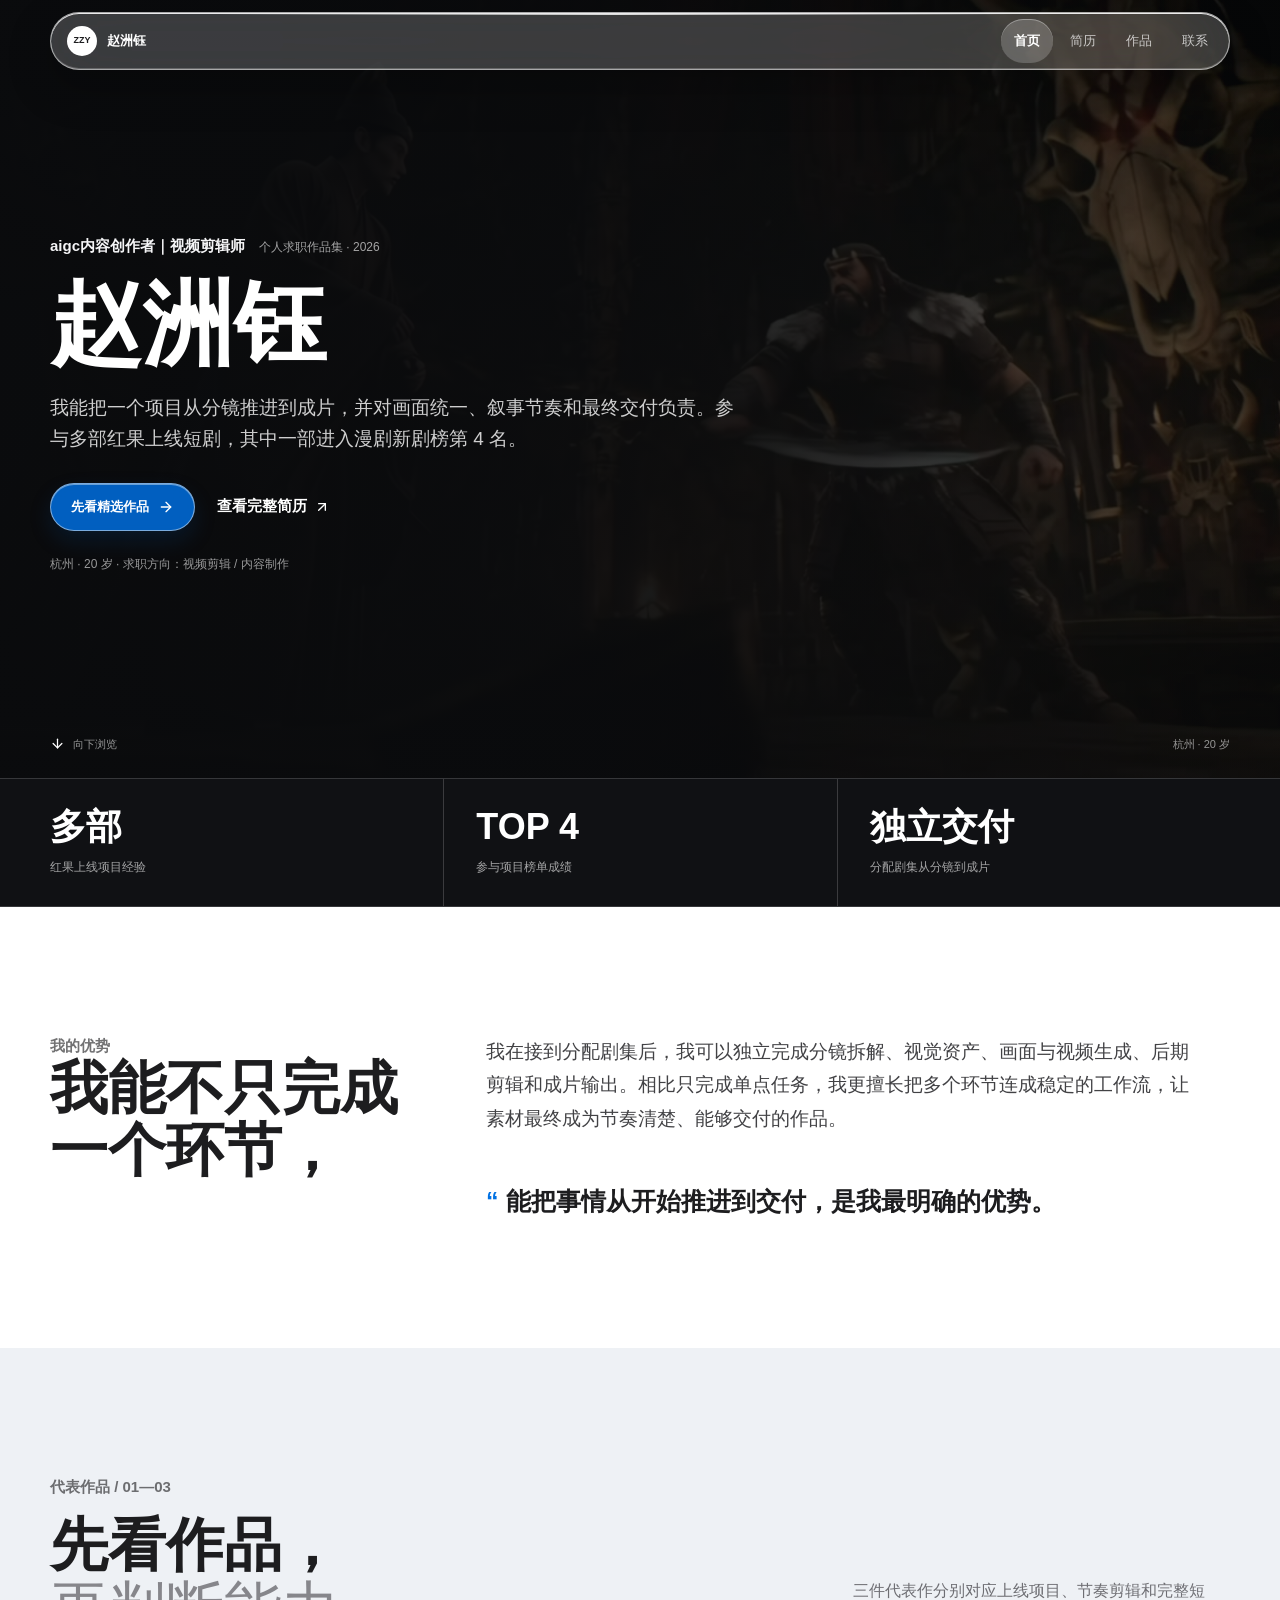
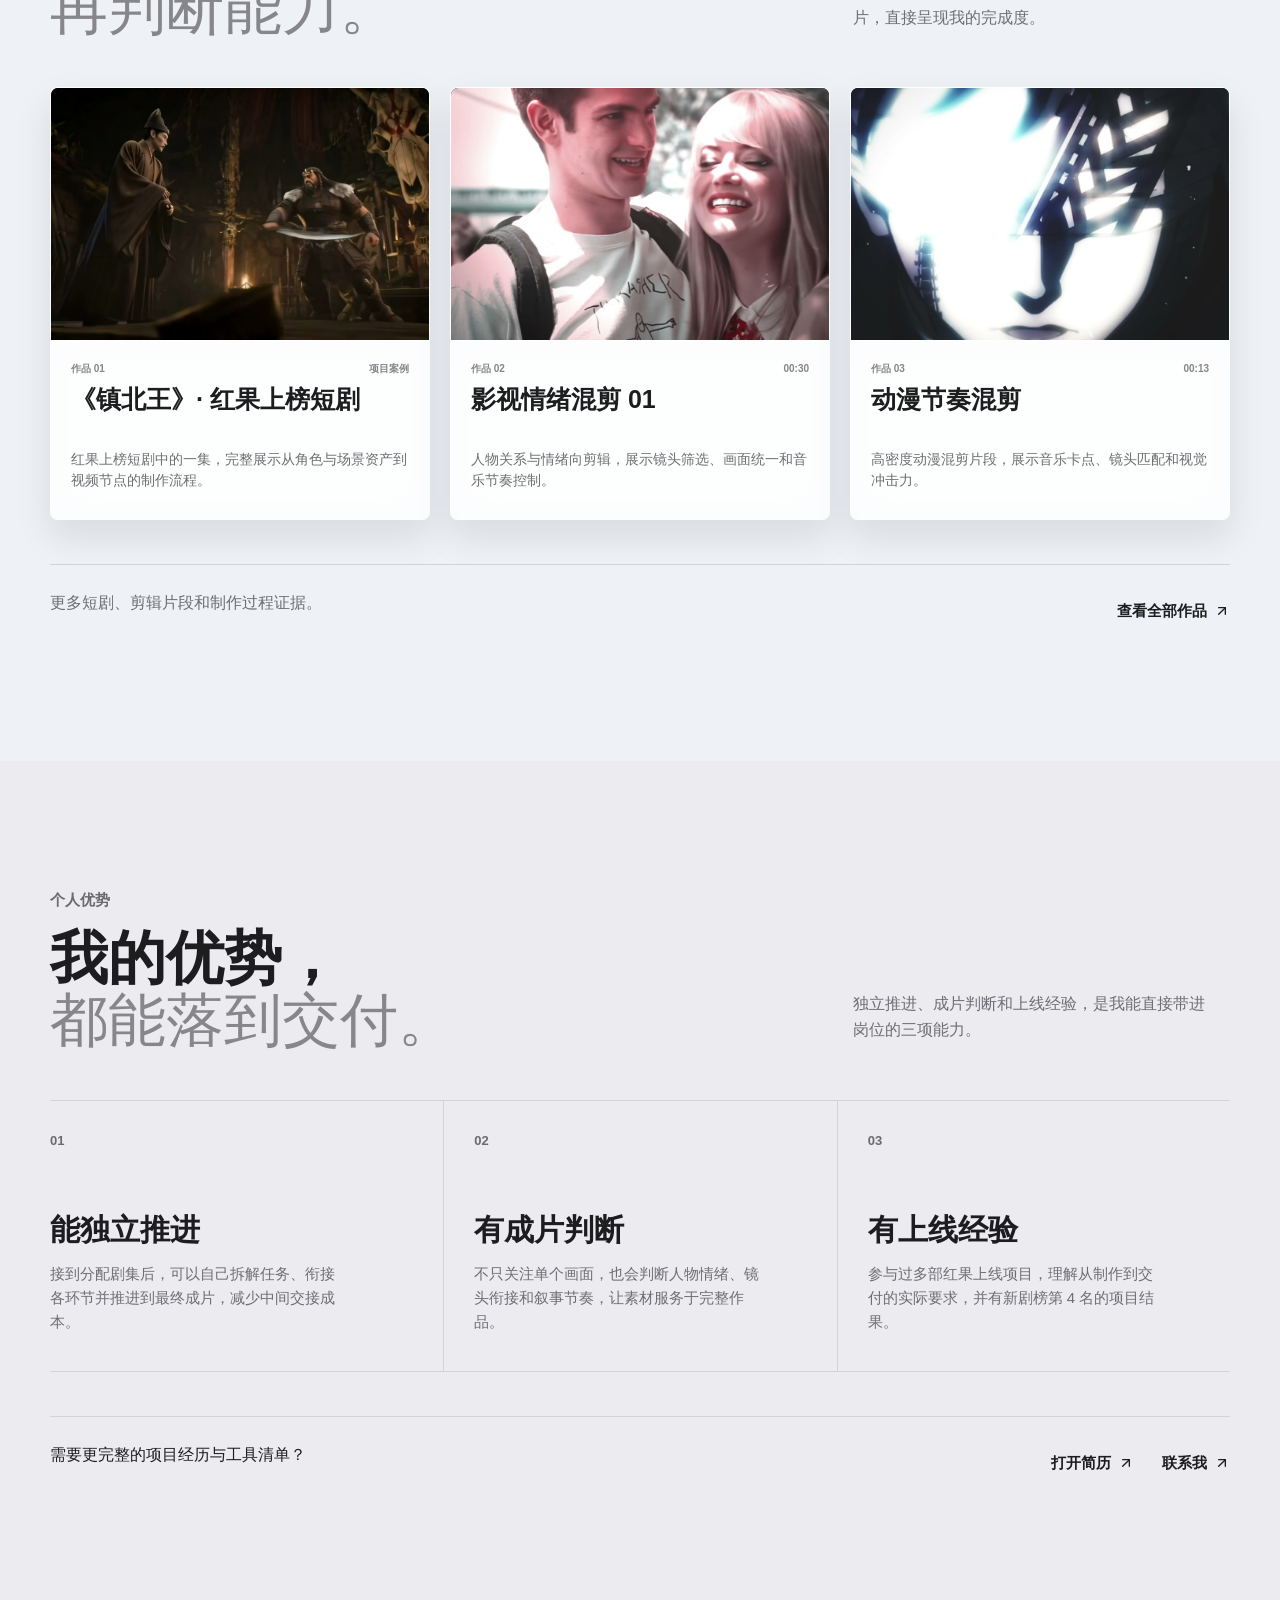
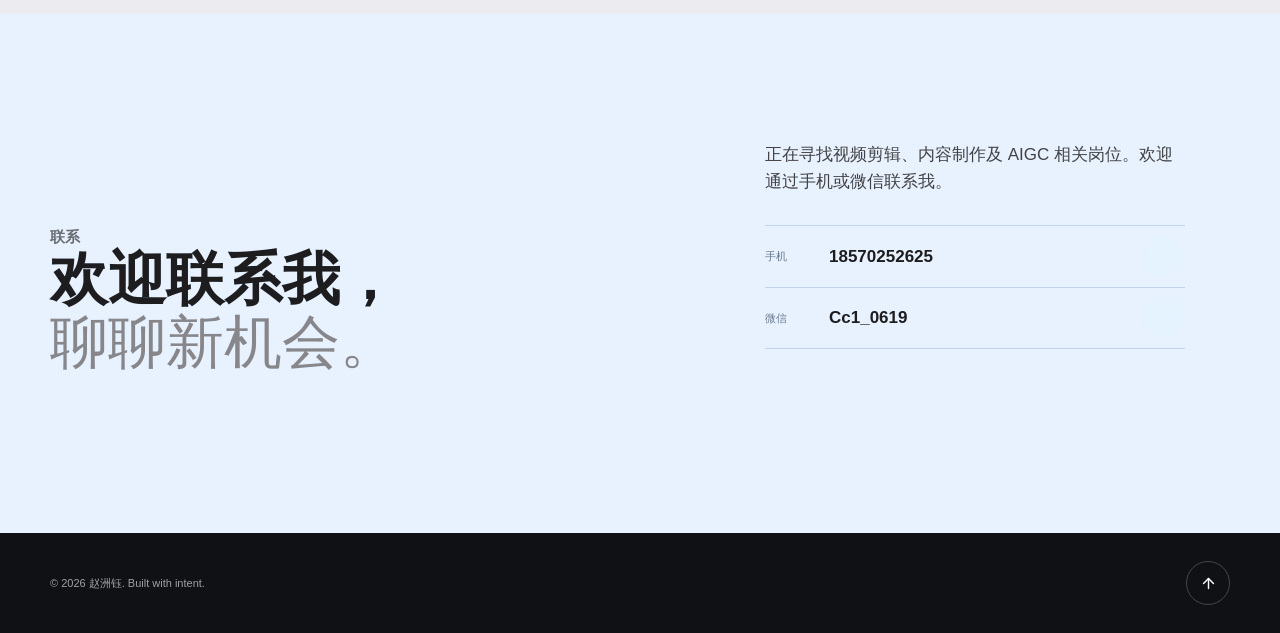
==== index.html @ 6be3c0f1 "Create downloadable portfolio resume" ====
<!doctype html>
<html lang="zh-CN">
  <head>
    <meta charset="UTF-8" />
    <meta name="viewport" content="width=device-width, initial-scale=1, viewport-fit=cover" />
    <meta name="theme-color" content="#171916" />
    <meta name="description" content="赵洲钰的个人求职作品集，展示视频剪辑、内容制作、短剧项目经验与独立交付能力。" />
    <title>赵洲钰 — 个人求职简介</title>
    <link rel="stylesheet" href="styles.css?v=10" />
    <script src="assets/vendor/lucide.min.js?v=1.30.0" defer></script>
  </head>
  <body class="glass-shell">
    <a class="skip-link" href="#main-content">跳到主要内容</a>
    <header class="site-header" id="top">
      <div class="container header-inner">
        <a class="brand" href="index.html" aria-label="返回首页">
          <span class="brand-mark" data-brand-mark>ZZY</span>
          <span class="brand-word" data-brand-name>赵洲钰</span>
        </a>
        <nav class="desktop-nav" aria-label="主导航">
          <a href="index.html" aria-current="page">首页</a>
          <a href="resume.html">简历</a>
          <a href="works.html">作品</a>
          <a href="#contact">联系</a>
        </nav>
        <button class="menu-toggle icon-button" type="button" aria-expanded="false" aria-controls="mobile-nav" aria-label="打开菜单">
          <i data-lucide="menu" aria-hidden="true"></i>
        </button>
      </div>
      <nav class="mobile-nav" id="mobile-nav" aria-label="移动端导航" hidden>
        <a href="index.html" aria-current="page">首页</a>
        <a href="resume.html">简历</a>
        <a href="works.html">作品</a>
        <a href="#contact">联系</a>
      </nav>
      <div class="scroll-progress" aria-hidden="true"><span data-scroll-progress></span></div>
    </header>

    <main id="main-content">
      <section class="hero section-pad" aria-labelledby="hero-title">
        <div class="container hero-grid">
          <div class="hero-copy reveal">
            <p class="hero-identity"><strong data-hero-role></strong><span>个人求职作品集 · 2026</span></p>
            <h1 id="hero-title" data-hero-title></h1>
            <p class="hero-description" data-hero-description></p>
            <div class="hero-actions">
              <a class="button button-blue" href="works.html">先看精选作品 <i data-lucide="arrow-right" aria-hidden="true"></i></a>
              <a class="text-link" href="resume.html">查看完整简历 <i data-lucide="arrow-up-right" aria-hidden="true"></i></a>
            </div>
            <p class="hero-note" data-hero-note></p>
          </div>
        </div>
        <div class="container hero-bottomline">
          <span class="scroll-label"><i data-lucide="arrow-down" aria-hidden="true"></i> 向下浏览</span>
          <span class="hero-location" data-location></span>
        </div>
      </section>

      <section class="proof-strip" aria-label="求职亮点">
        <div class="container proof-grid" data-stats></div>
      </section>

      <section class="statement section-pad" id="about" aria-labelledby="about-title">
        <div class="container statement-grid">
          <div class="statement-lead reveal">
            <p class="eyebrow" data-about-eyebrow></p>
            <h2 id="about-title" data-about-title></h2>
          </div>
          <div class="statement-main reveal" data-reveal-delay="80">
            <p class="statement-body" data-about-body></p>
            <p class="statement-quote" data-about-quote></p>
          </div>
        </div>
      </section>

      <section class="editing-showcase section-pad" id="editing-works" aria-labelledby="editing-title">
        <div class="container section-heading reveal">
          <div>
            <p class="eyebrow">代表作品 / 01—03</p>
            <h2 id="editing-title">先看作品，<br /><em>再判断能力。</em></h2>
          </div>
          <p class="section-aside">三件代表作分别对应上线项目、节奏剪辑和完整短片，直接呈现我的完成度。</p>
        </div>
        <div class="container editing-grid" data-editing-works></div>
        <div class="container section-route reveal" data-reveal-delay="120">
          <p>更多短剧、剪辑片段和制作过程证据。</p>
          <a class="text-link" href="works.html">查看全部作品 <i data-lucide="arrow-up-right" aria-hidden="true"></i></a>
        </div>
      </section>

      <section class="strengths section-pad" id="strengths" aria-labelledby="strengths-title">
        <div class="container section-heading reveal">
          <div>
            <p class="eyebrow">个人优势</p>
            <h2 id="strengths-title">我的优势，<br /><em>都能落到交付。</em></h2>
          </div>
          <p class="section-aside">独立推进、成片判断和上线经验，是我能直接带进岗位的三项能力。</p>
        </div>
        <div class="container strengths-grid" data-strengths></div>
        <div class="container section-route reveal" data-reveal-delay="120">
          <p>需要更完整的项目经历与工具清单？</p>
          <div class="section-route-actions">
            <a class="text-link" href="resume.html">打开简历 <i data-lucide="arrow-up-right" aria-hidden="true"></i></a>
            <a class="text-link" href="#contact">联系我 <i data-lucide="arrow-up-right" aria-hidden="true"></i></a>
          </div>
        </div>
      </section>

      <section class="contact section-pad" id="contact" aria-labelledby="contact-title">
        <div class="container contact-grid reveal">
          <div>
            <p class="eyebrow">联系</p>
            <h2 id="contact-title">欢迎联系我，<br /><em>聊聊新机会。</em></h2>
          </div>
          <div class="contact-details">
            <p>正在寻找视频剪辑、内容制作及 AIGC 相关岗位。欢迎通过手机或微信联系我。</p>
            <div class="contact-methods" aria-label="联系方式">
              <div class="contact-method">
                <span class="contact-method-label">手机</span>
                <a class="contact-method-value" data-phone-link href="tel:18570252625"></a>
                <button class="icon-button copy-contact" type="button" data-copy-phone aria-label="复制手机号" title="复制手机号"><i data-lucide="copy" aria-hidden="true"></i></button>
              </div>
              <div class="contact-method">
                <span class="contact-method-label">微信</span>
                <span class="contact-method-value" data-wechat></span>
                <button class="icon-button copy-contact" type="button" data-copy-wechat aria-label="复制微信号" title="复制微信号"><i data-lucide="copy" aria-hidden="true"></i></button>
              </div>
            </div>
          </div>
        </div>
      </section>
    </main>

    <footer class="site-footer">
      <div class="container footer-inner">
        <p>© <span data-year></span> <span data-footer-name>赵洲钰</span>. Built with intent.</p>
        <div class="social-links" data-socials></div>
        <a class="back-to-top" href="#top" aria-label="返回顶部" title="返回顶部"><i data-lucide="arrow-up" aria-hidden="true"></i></a>
      </div>
    </footer>

    <dialog class="project-dialog" id="project-dialog" aria-labelledby="dialog-title">
      <div class="dialog-shell">
        <button class="dialog-close icon-button" type="button" data-dialog-close aria-label="关闭项目详情" title="关闭项目详情"><i data-lucide="x" aria-hidden="true"></i></button>
        <div class="dialog-media" data-dialog-media></div>
        <div class="dialog-body">
          <div class="dialog-meta"><span data-dialog-category></span><span data-dialog-year></span></div>
          <h2 id="dialog-title" data-dialog-title></h2>
          <p data-dialog-detail></p>
          <section class="dialog-process" data-dialog-process aria-labelledby="dialog-process-title" hidden>
            <p class="eyebrow">制作过程</p>
            <h3 id="dialog-process-title">制作过程</h3>
            <div class="dialog-gallery" data-dialog-gallery></div>
          </section>
          <div class="dialog-footer"><span data-dialog-role></span><div data-dialog-tags></div></div>
        </div>
      </div>
    </dialog>

    <div class="toast" role="status" aria-live="polite" data-toast></div>
    <noscript><div class="noscript-note">请开启 JavaScript 以查看完整作品集。</div></noscript>
    <script src="content.js?v=10" defer></script>
    <script src="app.js?v=6" defer></script>
  </body>
</html>
---- styles.css ----
:root {
  --bg: #f5f5f7;
  --surface: #ffffff;
  --surface-soft: #ebebf0;
  --ink: #1d1d1f;
  --muted: #6e6e73;
  --quiet: #86868b;
  --line: #d2d2d7;
  --blue: #0071e3;
  --blue-soft: #e8f2ff;
  --black: #101114;
  --black-soft: #1c1d20;
  --on-dark: #f5f5f7;
  --dark-muted: #a1a1a6;
  --container: 1180px;
  --page-gutter: 48px;
  --section: clamp(88px, 10vw, 144px);
  --glass-fill: rgba(255, 255, 255, .48);
  --glass-border: rgba(255, 255, 255, .84);
  --glass-specular: rgba(255, 255, 255, .9);
  --ease: cubic-bezier(.2, .75, .2, 1);
  --speed: 240ms;
}

* { box-sizing: border-box; }
[hidden] { display: none !important; }
html { scroll-behavior: smooth; }
body {
  margin: 0;
  overflow-x: hidden;
  overflow-x: clip;
  background: var(--bg);
  color: var(--ink);
  font-family: -apple-system, BlinkMacSystemFont, "SF Pro Display", "SF Pro Text", "Helvetica Neue", "PingFang SC", "Hiragino Sans GB", "Noto Sans SC", "Microsoft YaHei", Arial, sans-serif;
  font-size: 16px;
  line-height: 1.5;
  letter-spacing: 0;
  -webkit-font-smoothing: antialiased;
  text-rendering: optimizeLegibility;
}
img, video { display: block; max-width: 100%; }
a { color: inherit; text-decoration: none; }
button { font: inherit; }
:focus-visible { outline: 2px solid var(--blue); outline-offset: 4px; }
.container { width: min(calc(100% - var(--page-gutter)), var(--container)); width: min(calc(100% - var(--page-gutter) - env(safe-area-inset-left) - env(safe-area-inset-right)), var(--container)); margin-inline: auto; }
.section-pad { padding-block: var(--section); }

.skip-link { position: fixed; top: 12px; left: 12px; z-index: 60; padding: 10px 14px; border-radius: 12px; background: var(--blue); color: #fff; transform: translateY(-160%); transition: transform var(--speed) var(--ease); }
.skip-link:focus { transform: translateY(0); }

/* A restrained, floating glass bar keeps navigation present without dominating the work. */
.site-header { position: sticky; top: 0; z-index: 30; padding: 12px 0 0; padding: max(12px, env(safe-area-inset-top)) 0 0; background: transparent; border: 0; pointer-events: none; transition: color var(--speed) var(--ease); }
.header-inner { position: relative; min-height: 58px; display: flex; align-items: center; justify-content: space-between; gap: 24px; padding: 0 8px 0 16px; overflow: hidden; border: 1px solid var(--glass-border); border-radius: 30px; background: var(--glass-fill); box-shadow: 0 16px 44px rgba(0,0,0,.12), inset 0 1px 0 var(--glass-specular), inset 0 -1px 0 rgba(255,255,255,.26); backdrop-filter: blur(30px) saturate(180%); -webkit-backdrop-filter: blur(30px) saturate(180%); pointer-events: auto; }
.header-inner::before { position: absolute; top: 1px; right: 18%; left: 14%; height: 1px; content: ""; background: linear-gradient(90deg, transparent, rgba(255,255,255,.92), transparent); opacity: .9; pointer-events: none; }
.header-inner > * { position: relative; z-index: 1; }
.brand { display: inline-flex; align-items: center; min-height: 44px; gap: 10px; font-size: 13px; font-weight: 600; }
.brand-mark { display: grid; place-items: center; width: 30px; height: 30px; border-radius: 50%; background: var(--ink); color: #fff; font-size: 9px; font-weight: 700; letter-spacing: 0; }
.brand-word { white-space: nowrap; }
.desktop-nav { display: flex; align-items: center; gap: 4px; color: var(--muted); font-size: 13px; }
.desktop-nav a, .mobile-nav a { position: relative; display: inline-flex; align-items: center; min-height: 44px; padding: 0 13px; border-radius: 22px; transition: color var(--speed) var(--ease), background var(--speed) var(--ease); }
.desktop-nav a:hover, .mobile-nav a:hover { color: var(--ink); background: rgba(0,0,0,.06); }
.desktop-nav a[aria-current="page"] { color: var(--ink); background: rgba(0,0,0,.07); font-weight: 600; }
.menu-toggle.icon-button { display: none; }
.mobile-nav { display: none; width: min(calc(100% - var(--page-gutter)), var(--container)); width: min(calc(100% - var(--page-gutter) - env(safe-area-inset-left) - env(safe-area-inset-right)), var(--container)); margin: 8px auto 0; padding: 8px; border: 1px solid var(--glass-border); border-radius: 22px; background: var(--glass-fill); box-shadow: 0 8px 30px rgba(0,0,0,.08); backdrop-filter: blur(24px) saturate(150%); pointer-events: auto; }
.scroll-progress { position: absolute; right: 22px; bottom: -2px; left: 22px; height: 2px; overflow: hidden; pointer-events: none; }
.scroll-progress span { display: block; width: 100%; height: 100%; transform: scaleX(0); transform-origin: left center; background: var(--blue); }

/* On dark opening stages, the material is intentionally visible: translucent fill, edge light and blurred media beneath. */
.glass-shell .site-header:not(.is-scrolled) .header-inner { border-color: rgba(255,255,255,.56); background: rgba(255,255,255,.2); box-shadow: 0 16px 44px rgba(0,0,0,.26), inset 0 1px 0 rgba(255,255,255,.9), inset 0 -1px 0 rgba(255,255,255,.22); backdrop-filter: blur(30px) saturate(190%); -webkit-backdrop-filter: blur(30px) saturate(190%); }
.glass-shell .site-header:not(.is-scrolled) { color: #fff; }
.glass-shell .site-header:not(.is-scrolled) .brand-mark { background: #fff; color: var(--ink); }
.glass-shell .site-header:not(.is-scrolled) .desktop-nav { color: rgba(255,255,255,.72); }
.glass-shell .site-header:not(.is-scrolled) .desktop-nav a:hover { color: #fff; background: rgba(255,255,255,.16); }
.glass-shell .site-header:not(.is-scrolled) .desktop-nav a[aria-current="page"] { color: #fff; background: rgba(255,255,255,.2); box-shadow: inset 0 1px 0 rgba(255,255,255,.34); }
.glass-shell .site-header.is-scrolled .header-inner { background: rgba(255,255,255,.58); }

.icon-button { display: inline-grid; place-items: center; width: 44px; height: 44px; padding: 0; border: 1px solid rgba(255,255,255,.72); border-radius: 50%; background: rgba(255,255,255,.44); color: inherit; box-shadow: inset 0 1px 0 rgba(255,255,255,.9), 0 6px 18px rgba(0,0,0,.08); backdrop-filter: blur(18px) saturate(160%); -webkit-backdrop-filter: blur(18px) saturate(160%); cursor: pointer; transition: background var(--speed) var(--ease), color var(--speed) var(--ease), border-color var(--speed) var(--ease), transform var(--speed) var(--ease); }
.icon-button:hover { border-color: var(--blue); background: var(--blue); color: #fff; }
.icon-button:active, .button:active { transform: scale(.98); }
.icon-button svg { width: 18px; height: 18px; }
.eyebrow { margin: 0; color: var(--ink); font-size: 15px; font-weight: 600; line-height: 1.45; letter-spacing: 0; opacity: .62; }
h1, h2, h3, p { margin-top: 0; }
h1, h2, h3 { letter-spacing: 0; line-height: 1.08; }
h1, h2 { font-weight: 600; }
h1 { max-width: 850px; margin-bottom: 28px; white-space: pre-line; font-size: 92px; line-height: 1; }
h2 { margin-bottom: 24px; font-size: 58px; line-height: 1.08; }
h2 em { color: var(--quiet); font-style: normal; font-weight: 400; }

.hero { position: relative; isolation: isolate; display: flex; align-items: center; justify-content: center; min-height: min(780px, calc(100dvh - 24px)); overflow: hidden; margin-top: -72px; padding-top: 96px; padding-bottom: 64px; background: var(--black); color: var(--on-dark); }
.hero::before { position: absolute; z-index: -2; inset: 0; content: ""; background: url("assets/images/zhenbei-king-poster.jpg") 58% center / cover no-repeat; filter: saturate(.84) contrast(1.03); opacity: .82; }
.hero::after { position: absolute; z-index: -1; inset: 0; content: ""; background: linear-gradient(90deg, rgba(10,11,13,.98) 0%, rgba(10,11,13,.9) 48%, rgba(10,11,13,.38) 100%), linear-gradient(0deg, rgba(10,11,13,.48), rgba(10,11,13,.08)); }
.hero-copy { max-width: 820px; margin: 0; text-align: left; }
.hero-identity { display: flex; flex-wrap: wrap; align-items: baseline; justify-content: flex-start; gap: 8px 14px; margin: 0 0 20px; }
.hero-identity strong { font-size: 15px; font-weight: 600; }
.hero-identity span { color: rgba(255,255,255,.62); font-size: 12px; }
.hero h1 { max-width: 920px; margin-right: 0; margin-bottom: 22px; margin-left: 0; }
.hero h1 { color: #fff; }
.hero .eyebrow, .page-intro .eyebrow, .editor-hero .eyebrow { color: #fff; opacity: .72; }
.hero-description { max-width: 690px; margin: 0 0 28px; color: rgba(255,255,255,.8); font-size: 19px; line-height: 1.65; }
.hero-actions { display: flex; flex-wrap: wrap; align-items: center; justify-content: flex-start; gap: 14px 22px; }
.button { display: inline-flex; align-items: center; justify-content: center; min-height: 48px; gap: 9px; padding: 0 20px; border: 1px solid transparent; border-radius: 999px; font-size: 13px; font-weight: 600; cursor: pointer; transition: transform var(--speed) var(--ease), background var(--speed) var(--ease), color var(--speed) var(--ease), border-color var(--speed) var(--ease); }
.button svg { width: 16px; height: 16px; }
.button:hover { transform: translateY(-2px); }
.button-blue { border-color: rgba(255,255,255,.48); background: rgba(0,113,227,.84); color: #fff; box-shadow: inset 0 1px 0 rgba(255,255,255,.4), 0 10px 22px rgba(0,73,150,.2); backdrop-filter: blur(14px) saturate(150%); -webkit-backdrop-filter: blur(14px) saturate(150%); }
.button-blue:hover { background: #0077ed; }
.hero .text-link, .page-intro .text-link, .editor-hero .text-link { color: #fff; }
.text-link { display: inline-flex; align-items: center; min-height: 44px; gap: 7px; color: var(--ink); font-size: 15px; font-weight: 600; }
.text-link svg { width: 16px; height: 16px; transition: transform var(--speed) var(--ease); }
.text-link:hover svg { transform: translate(3px, -3px); }
.hero-note { max-width: 600px; margin: 24px 0 0; color: rgba(255,255,255,.58); font-size: 12px; }
.hero-bottomline { position: absolute; right: 0; bottom: 26px; left: 0; display: flex; justify-content: space-between; align-items: center; color: rgba(255,255,255,.56); font-size: 11px; }
.scroll-label { display: inline-flex; align-items: center; gap: 8px; }
.scroll-label svg { width: 15px; height: 15px; color: #fff; }

.proof-strip { background: var(--black); border-top: 1px solid rgba(255,255,255,.16); border-bottom: 1px solid rgba(255,255,255,.16); }
.proof-grid { display: grid; grid-template-columns: repeat(3, 1fr); }
.stat { min-height: 126px; margin: 0; padding: 30px 0; }
.stat + .stat { padding-left: 32px; border-left: 1px solid rgba(255,255,255,.18); }
.stat-value { display: block; color: #fff; font-size: 36px; font-weight: 600; line-height: 1; }
.stat-label { display: block; margin-top: 13px; color: rgba(255,255,255,.62); font-size: 12px; }

.statement { background: var(--surface); }
.statement-grid { display: grid; grid-template-columns: minmax(240px, 4fr) minmax(0, 8fr); gap: 64px; }
.statement-main { max-width: 800px; }
.statement h2 { margin-bottom: 38px; }
.statement-body { max-width: 720px; color: #424245; font-size: 19px; line-height: 1.75; }
.statement-quote { max-width: 680px; margin: 48px 0 0; color: var(--ink); font-size: 25px; font-weight: 600; }
.statement-quote::before { content: "“"; margin-right: 7px; color: var(--blue); }

.editing-showcase { background: #eef1f5; color: var(--ink); }
.editing-showcase .section-aside, .editing-showcase .section-route p { color: var(--muted); }
.editing-showcase h2 { color: var(--ink); }
.editing-showcase h2 em { color: var(--quiet); }
.section-heading { display: grid; grid-template-columns: minmax(0, 8fr) minmax(260px, 4fr); align-items: end; gap: 48px; margin-bottom: 48px; }
.section-heading h2 { margin: 16px 0 0; }
.section-aside { max-width: 360px; margin: 0 0 8px; color: var(--muted); font-size: 16px; line-height: 1.65; }
.editing-grid { display: grid; grid-template-columns: repeat(3, 1fr); gap: 20px; }
.editing-card { display: grid; grid-template-rows: auto 1fr; overflow: hidden; border: 1px solid rgba(255,255,255,.82); border-radius: 8px; background: rgba(255,255,255,.5); box-shadow: 0 16px 36px rgba(19,27,41,.1), inset 0 1px 0 rgba(255,255,255,.86); backdrop-filter: blur(20px) saturate(150%); -webkit-backdrop-filter: blur(20px) saturate(150%); cursor: pointer; transition: transform var(--speed) var(--ease), box-shadow var(--speed) var(--ease), border-color var(--speed) var(--ease); }
.editing-card:hover { border-color: #b8b8bd; box-shadow: 0 14px 40px rgba(0,0,0,.1); transform: translateY(-4px); }
.editing-card:focus-visible { outline-color: var(--blue); }
.editing-card-visual { overflow: hidden; aspect-ratio: 1.5; background: var(--black); }
.editing-card-visual img { width: 100%; height: 100%; object-fit: cover; filter: saturate(.84); transition: transform 600ms var(--ease), filter 600ms ease; }
.editing-card:hover .editing-card-visual img { transform: scale(1.04); filter: saturate(1); }
.editing-card-info { display: grid; grid-template-rows: auto auto 1fr; gap: 10px; padding: 20px 20px 24px; border-top: 1px solid rgba(255,255,255,.72); background: rgba(255,255,255,.54); backdrop-filter: blur(18px) saturate(150%); -webkit-backdrop-filter: blur(18px) saturate(150%); }
.editing-card-meta { display: flex; justify-content: space-between; gap: 12px; color: var(--quiet); font-size: 10px; font-weight: 600; letter-spacing: 0; }
.editing-card h3 { min-height: 2.1em; margin: 0; color: var(--ink); font-size: 25px; font-weight: 600; }
.editing-card p { min-height: 46px; margin: 0; color: var(--muted); font-size: 14px; line-height: 1.55; }
.section-route { display: flex; align-items: center; justify-content: space-between; gap: 32px; margin-top: 44px; padding-top: 24px; border-top: 1px solid var(--line); }
.section-route-actions { display: flex; flex-wrap: wrap; gap: 28px; }

.strengths { background: var(--surface-soft); }
.strengths-grid { display: grid; grid-template-columns: repeat(3, 1fr); border-top: 1px solid var(--line); border-bottom: 1px solid var(--line); }
.strength { min-height: 270px; padding: 30px 30px 30px 0; background: transparent; transition: background var(--speed) var(--ease); }
.strength + .strength { padding-left: 30px; border-left: 1px solid var(--line); }
.strength:hover { background: rgba(255,255,255,.48); }
.strength-number { display: block; margin-bottom: 64px; color: var(--ink); font-size: 13px; font-weight: 600; opacity: .62; }
.strength h3 { margin-bottom: 15px; font-size: 30px; font-weight: 600; }
.strength p { max-width: 290px; margin: 0; color: var(--muted); font-size: 15px; line-height: 1.6; }
.strengths .section-route { border-top-color: var(--line); }

.contact { padding-bottom: 10rem; background: var(--blue-soft); }
.contact-grid { display: grid; grid-template-columns: minmax(0, 7fr) minmax(300px, 5fr); gap: 64px; align-items: end; }
.contact h2 { margin-bottom: 0; }
.contact-details { max-width: 420px; }
.contact-details > p { color: #424245; font-size: 17px; line-height: 1.6; }
.contact-methods { display: grid; gap: 0; margin: 30px 0 24px; }
.contact-method { display: grid; grid-template-columns: 52px minmax(0, 1fr) 44px; align-items: center; gap: 12px; min-height: 62px; border-top: 1px solid #c3d3ec; }
.contact-method:last-child { border-bottom: 1px solid #c3d3ec; }
.contact-method-label { color: #687991; font-size: 11px; }
.contact-method-value { min-width: 0; color: var(--ink); font-size: 17px; font-weight: 600; overflow-wrap: anywhere; }
.contact .icon-button { border-color: var(--ink); color: var(--ink); }
.contact .icon-button:hover { border-color: var(--ink); background: var(--ink); color: var(--blue-soft); }

.page-intro { position: relative; isolation: isolate; display: flex; align-items: center; min-height: 470px; margin-top: -72px; padding-top: calc(var(--section) + 72px); background: var(--black); color: var(--on-dark); overflow: hidden; }
.page-intro::before { position: absolute; z-index: -1; inset: 0; content: ""; background: url("assets/images/zhenbei-king-poster.jpg") center / cover no-repeat; filter: blur(34px) saturate(90%); opacity: .1; transform: scale(1.1); }
.page-intro-grid { display: grid; grid-template-columns: minmax(0, 7fr) minmax(300px, 5fr); gap: 64px; align-items: end; }
.page-intro h1 { margin: 20px 0 0; color: #fff; }
.page-intro-copy { padding-bottom: 12px; }
.page-intro-copy > p { max-width: 500px; margin-bottom: 30px; color: rgba(255,255,255,.72); font-size: 20px; line-height: 1.6; }
.resume { background: var(--surface); }
.resume h2 { white-space: pre-line; }
.resume-layout { display: grid; grid-template-columns: minmax(280px, 4fr) minmax(0, 8fr); gap: 64px; align-items: start; }
.resume-summary { position: sticky; top: 96px; }
.resume-facts { margin: 0; border-top: 1px solid var(--line); }
.resume-fact { display: grid; grid-template-columns: 76px minmax(0, 1fr); gap: 18px; padding: 16px 0; border-bottom: 1px solid var(--line); }
.resume-fact dt { color: var(--muted); font-size: 11px; }
.resume-fact dd { margin: 0; color: var(--ink); font-size: 14px; font-weight: 600; }
.resume-tools { margin-top: 42px; }
.resume-kicker { margin-bottom: 16px; color: var(--ink); font-size: 13px; font-weight: 600; letter-spacing: 0; opacity: .62; }
.resume-skill-list { display: flex; flex-wrap: wrap; gap: 8px; }
.resume-skill { padding: 8px 10px; border: 1px solid var(--line); border-radius: 999px; color: #5e636c; font-size: 12px; }
.resume-download { display: flex; align-items: center; flex-wrap: wrap; gap: 14px; margin-top: 34px; }
.resume-download [data-resume-file-note] { color: var(--muted); font-size: 11px; }
.resume-experience { border-top: 1px solid var(--line); }
.resume-item { position: relative; display: grid; grid-template-columns: 105px minmax(0, 1fr); gap: 28px; padding: 30px 0 30px 18px; border-bottom: 1px solid var(--line); }
.resume-item::before { content: ""; position: absolute; top: 0; bottom: 0; left: 0; width: 2px; background: var(--blue); transform: scaleY(0); transform-origin: top; transition: transform var(--speed) var(--ease); }
.resume-item:hover::before, .resume-item:focus-within::before { transform: scaleY(1); }
.resume-item-meta { color: var(--ink); font-size: 15px; font-weight: 600; opacity: 1; }
.resume-item h3 { margin-bottom: 10px; font-size: 30px; font-weight: 600; }
.resume-item-role { margin-bottom: 10px; color: var(--ink); font-size: 14px; font-weight: 600; }
.resume-item p:last-child { max-width: 570px; margin: 0; color: var(--muted); font-size: 16px; line-height: 1.6; }

.personal-work { position: relative; isolation: isolate; overflow: hidden; background: #eef1f5; }
.personal-work::before { position: absolute; z-index: -1; inset: -36px; content: ""; background: url("assets/images/hero-editing.jpg") center / cover no-repeat; filter: blur(26px) saturate(110%); opacity: .12; transform: scale(1.06); }
.personal-work > .container { position: relative; z-index: 1; }
.personal-work-grid { display: grid; grid-template-columns: repeat(12, 1fr); gap: 20px; }
.personal-work-empty { grid-column: 1 / -1; display: grid; grid-template-columns: 72px minmax(0, 1fr); gap: 28px; align-items: center; min-height: 360px; padding: 52px; border: 1px solid var(--line); border-radius: 24px; background: var(--surface-soft); }
.personal-work-empty-icon { display: grid; place-items: center; width: 72px; height: 72px; border: 1px solid var(--line); border-radius: 50%; color: var(--blue); }
.personal-work-empty-icon svg { width: 28px; height: 28px; }
.personal-work-empty-label { display: block; margin-bottom: 12px; color: var(--ink); font-size: 14px; font-weight: 600; opacity: .62; }
.personal-work-empty h3 { margin-bottom: 14px; font-size: 34px; }
.personal-work-empty p { max-width: 520px; margin: 0; color: var(--muted); font-size: 17px; }
.project-card { position: relative; isolation: isolate; grid-column: span 6; overflow: hidden; border: 1px solid rgba(255,255,255,.86); border-radius: 8px; background: rgba(255,255,255,.48); box-shadow: 0 18px 44px rgba(19,27,41,.12), inset 0 1px 0 rgba(255,255,255,.9); backdrop-filter: blur(22px) saturate(155%); -webkit-backdrop-filter: blur(22px) saturate(155%); cursor: pointer; transition: transform var(--speed) var(--ease), border-color var(--speed) var(--ease), box-shadow var(--speed) var(--ease); }
.project-card::before { position: absolute; z-index: 2; inset: 0; content: ""; border-radius: inherit; background: linear-gradient(135deg, rgba(255,255,255,.34), transparent 30%, transparent 72%, rgba(255,255,255,.14)); pointer-events: none; }
.project-card-feature, .project-card-proof { grid-column: span 6; }
.project-card-proof .project-visual { height: auto; aspect-ratio: 1.55; border-radius: 0; background: #e8f2ff; }
.project-card-proof .project-visual img { object-fit: contain; padding: 20px; }
.project-card:hover { transform: translateY(-4px); border-color: #b8b8bd; box-shadow: 0 14px 40px rgba(0,0,0,.1); }
.project-visual { position: relative; overflow: hidden; aspect-ratio: 1.55; background: var(--black); }
.project-visual img, .project-visual video { width: 100%; height: 100%; object-fit: cover; transition: transform 600ms var(--ease), filter 600ms ease; }
.project-card:hover .project-visual img, .project-card:hover .project-visual video { transform: scale(1.03); filter: saturate(1.06); }
.project-info { position: relative; padding: 24px 28px 28px; border-top: 1px solid rgba(255,255,255,.76); background: rgba(255,255,255,.56); color: var(--ink); box-shadow: inset 0 1px 0 rgba(255,255,255,.42); backdrop-filter: blur(20px) saturate(150%); -webkit-backdrop-filter: blur(20px) saturate(150%); }
.project-meta { display: flex; flex-wrap: wrap; justify-content: space-between; gap: 6px 14px; margin-bottom: 12px; color: var(--muted); font-size: 10px; font-weight: 600; letter-spacing: 0; }
.project-info h3 { margin-bottom: 9px; font-size: 30px; font-weight: 600; }
.project-info p { max-width: 500px; margin: 0; padding-right: 48px; color: var(--muted); font-size: 15px; line-height: 1.55; }
.project-arrow { position: absolute; z-index: 3; right: 24px; bottom: 26px; display: grid; place-items: center; width: 38px; height: 38px; border: 1px solid rgba(255,255,255,.86); border-radius: 50%; background: rgba(255,255,255,.52); color: var(--ink); box-shadow: inset 0 1px 0 rgba(255,255,255,.9), 0 8px 18px rgba(0,0,0,.08); backdrop-filter: blur(16px) saturate(160%); -webkit-backdrop-filter: blur(16px) saturate(160%); transition: background var(--speed) var(--ease), color var(--speed) var(--ease), transform var(--speed) var(--ease); }
.project-card:hover .project-arrow { background: var(--blue); color: #fff; transform: translate(2px, -2px); }
.project-arrow svg { width: 15px; height: 15px; }
.media-badge { position: absolute; z-index: 3; top: 18px; right: 18px; display: inline-flex; align-items: center; gap: 7px; padding: 8px 11px; border: 1px solid rgba(255,255,255,.76); border-radius: 999px; color: #fff; background: rgba(22,27,34,.28); box-shadow: inset 0 1px 0 rgba(255,255,255,.68), 0 8px 18px rgba(0,0,0,.14); backdrop-filter: blur(18px) saturate(160%); -webkit-backdrop-filter: blur(18px) saturate(160%); font-size: 10px; font-weight: 600; }
.media-badge svg { width: 13px; height: 13px; }

.next-step { background: var(--black); color: var(--on-dark); }
.next-step-inner { display: flex; align-items: end; justify-content: space-between; gap: 48px; }
.next-step h2 { margin: 18px 0 0; color: var(--on-dark); }
.next-step h2 em { color: var(--dark-muted); }
.next-step .eyebrow { color: inherit; opacity: .72; }
.next-step-blue { background: var(--blue-soft); color: var(--ink); }
.next-step-blue h2 { color: var(--ink); }
.next-step-blue h2 em { color: var(--quiet); }
.next-step-blue .eyebrow { color: var(--ink); opacity: .62; }

.site-footer { background: var(--black); color: var(--dark-muted); }
.footer-inner { display: flex; align-items: center; justify-content: space-between; gap: 20px; min-height: 100px; font-size: 11px; }
.footer-inner p { margin: 0; }
.social-links { display: flex; gap: 18px; }
.social-links a:hover { color: #fff; }
.back-to-top { display: grid; place-items: center; width: 44px; height: 44px; border: 1px solid #45464b; border-radius: 50%; color: #fff; transition: background var(--speed) var(--ease); }
.back-to-top:hover { background: var(--blue); border-color: var(--blue); }
.back-to-top svg { width: 17px; height: 17px; }

.project-dialog { width: min(940px, calc(100% - 32px)); width: min(940px, calc(100% - 32px - env(safe-area-inset-left) - env(safe-area-inset-right))); max-height: min(900px, calc(100vh - 32px)); max-height: min(900px, calc(100dvh - 32px - env(safe-area-inset-top) - env(safe-area-inset-bottom))); padding: 0; border: 0; border-radius: 28px; background: var(--surface); color: var(--ink); box-shadow: 0 24px 80px rgba(0,0,0,.22); }
.project-dialog::backdrop { background: rgba(7,9,12,.62); backdrop-filter: blur(7px); }
.dialog-shell { position: relative; max-height: min(900px, calc(100vh - 32px)); max-height: min(900px, calc(100dvh - 32px - env(safe-area-inset-top) - env(safe-area-inset-bottom))); overflow: auto; overscroll-behavior: contain; -webkit-overflow-scrolling: touch; }
.project-dialog.is-fallback { position: fixed; z-index: 50; inset: 0; display: flex; align-items: center; justify-content: center; width: 100%; max-width: none; height: 100vh; height: 100dvh; max-height: none; margin: 0; padding: 16px; border-radius: 0; background: rgba(7,9,12,.62); }
.project-dialog.is-fallback .dialog-shell { width: min(940px, 100%); border-radius: 28px; background: var(--surface); box-shadow: 0 24px 80px rgba(0,0,0,.22); }
body.dialog-open { overflow: hidden; }
.dialog-close { position: absolute; z-index: 2; top: 18px; right: 18px; border-color: rgba(255,255,255,.85); background: rgba(255,255,255,.84); }
.dialog-media { background: var(--black); }
.dialog-media video { width: 100%; max-height: 62vh; aspect-ratio: 16/9; object-fit: contain; background: var(--black); }
.media-error { display: grid; place-items: center; min-height: 260px; padding: 40px 24px; color: #fff; text-align: center; }
.media-error svg { width: 28px; height: 28px; margin-bottom: 14px; }
.media-error strong { margin-bottom: 8px; font-size: 18px; }
.media-error p { max-width: 420px; margin: 0; color: rgba(255,255,255,.68); font-size: 14px; }
.dialog-body { padding: 42px; }
.dialog-meta { display: flex; justify-content: space-between; margin-bottom: 15px; color: var(--ink); font-size: 14px; font-weight: 600; letter-spacing: 0; opacity: .62; }
.dialog-body h2 { margin-bottom: 18px; font-size: 56px; }
.dialog-body > p { max-width: 650px; margin-bottom: 36px; color: var(--muted); font-size: 18px; line-height: 1.6; }
.dialog-process { margin: 44px 0 38px; }
.dialog-process[hidden] { display: none; }
.dialog-process h3 { margin: 12px 0 20px; font-size: 32px; }
.dialog-gallery { display: grid; grid-template-columns: repeat(2, minmax(0, 1fr)); align-items: start; gap: 14px; }
.dialog-gallery-item { overflow: hidden; margin: 0; border: 1px solid var(--line); border-radius: 16px; background: var(--surface-soft); }
.dialog-gallery-item img { display: block; width: 100%; height: auto; aspect-ratio: auto; object-fit: contain; background: var(--surface-soft); }
.dialog-gallery-item figcaption { padding: 12px 14px 14px; color: var(--muted); font-size: 12px; font-weight: 600; }
.dialog-footer { display: flex; justify-content: space-between; align-items: start; gap: 20px; padding-top: 22px; border-top: 1px solid var(--line); color: var(--muted); font-size: 11px; font-weight: 600; }
.dialog-footer [data-dialog-tags] { display: flex; flex-wrap: wrap; justify-content: flex-end; gap: 7px; }
.tag { padding: 6px 9px; border: 1px solid var(--line); border-radius: 999px; }
.toast { position: fixed; z-index: 40; right: 22px; bottom: 22px; max-width: 300px; padding: 12px 16px; border-radius: 14px; background: var(--black); color: #fff; font-size: 13px; opacity: 0; transform: translateY(10px); pointer-events: none; transition: opacity var(--speed) var(--ease), transform var(--speed) var(--ease); }
.toast.is-visible { opacity: 1; transform: translateY(0); }
.noscript-note { padding: 16px; background: #fff3d9; text-align: center; }
.reveal { opacity: 1; transform: none; transition: opacity 420ms var(--ease), transform 420ms var(--ease); }
.js .reveal { opacity: 0; transform: translateY(12px); }
.reveal.is-visible { opacity: 1; transform: translateY(0); }

/* The editor is intentionally separate from the public navigation and only prepares content.js. */
.editor-shell { background: var(--bg); }
.editor-shell .site-header { position: sticky; }
.editor-main { margin-top: -72px; }
.editor-hero { padding-top: calc(var(--section) + 72px); background: var(--black); color: var(--on-dark); }
.editor-hero-grid { display: grid; grid-template-columns: minmax(0, 7fr) minmax(320px, 5fr); gap: 64px; align-items: end; }
.editor-hero h1 { margin: 18px 0 0; color: #fff; font-size: 76px; }
.editor-hero h1 em { color: rgba(255,255,255,.52); font-style: normal; font-weight: 400; }
.editor-hero-copy > p { max-width: 560px; color: rgba(255,255,255,.72); font-size: 17px; line-height: 1.7; }
.editor-hero code, .editor-help code { font-family: ui-monospace, SFMono-Regular, Menlo, monospace; font-size: .9em; }
.editor-actions { display: flex; flex-wrap: wrap; gap: 10px; margin-top: 26px; }
.button-quiet { border-color: rgba(255,255,255,.36); background: rgba(255,255,255,.1); color: #fff; }
.button-quiet:hover { border-color: rgba(255,255,255,.7); background: rgba(255,255,255,.17); }
.editor-status { margin: 16px 0 0 !important; color: rgba(255,255,255,.52) !important; font-size: 12px !important; }
.editor-form { padding: 72px 0 120px; }
.editor-layout { display: grid; grid-template-columns: minmax(210px, 3fr) minmax(0, 9fr); gap: 64px; align-items: start; }
.editor-side { position: sticky; top: 90px; }
.editor-side-inner { padding: 24px; border: 1px solid var(--line); border-radius: 8px; background: rgba(255,255,255,.7); backdrop-filter: blur(20px); }
.editor-toc { display: grid; margin: 18px -10px 24px; }
.editor-toc a { display: flex; align-items: center; min-height: 42px; padding: 0 10px; border-radius: 6px; color: var(--muted); font-size: 13px; transition: color var(--speed) var(--ease), background var(--speed) var(--ease); }
.editor-toc a:hover { background: var(--surface-soft); color: var(--ink); }
.editor-help { padding-top: 20px; border-top: 1px solid var(--line); }
.editor-help strong { font-size: 13px; }
.editor-help p { margin: 8px 0 18px; color: var(--muted); font-size: 12px; line-height: 1.6; }
.text-button { min-height: 44px; padding: 0; border: 0; background: transparent; font-size: 12px; font-weight: 600; cursor: pointer; }
.danger-text { color: #b42318; }
.editor-sections { min-width: 0; }
.editor-section { padding: 0 0 72px; scroll-margin-top: 110px; }
.editor-section + .editor-section { padding-top: 72px; border-top: 1px solid var(--line); }
.editor-section-heading { display: grid; grid-template-columns: 48px minmax(0, 1fr); gap: 16px; align-items: start; margin-bottom: 36px; }
.editor-section-heading h2 { margin: 7px 0 0; font-size: 42px; }
.editor-index { display: grid; place-items: center; width: 42px; height: 42px; border: 1px solid var(--line); border-radius: 50%; color: var(--muted); font-size: 11px; font-weight: 600; }
.editor-section-note { max-width: 620px; margin: -18px 0 34px 64px; color: var(--muted); font-size: 14px; }
.editor-fields { display: grid; gap: 18px; }
.editor-fields-2 { grid-template-columns: repeat(2, minmax(0, 1fr)); }
.field { display: grid; gap: 8px; color: var(--ink); font-size: 12px; font-weight: 600; }
.field input, .field textarea { width: 100%; min-width: 0; padding: 13px 14px; border: 1px solid var(--line); border-radius: 7px; background: var(--surface); color: var(--ink); font: inherit; font-size: 16px; font-weight: 400; line-height: 1.55; resize: vertical; transition: border-color var(--speed) var(--ease), box-shadow var(--speed) var(--ease); }
.field input { min-height: 48px; }
.field textarea { min-height: 78px; }
.field input:focus, .field textarea:focus { border-color: var(--blue); outline: 0; box-shadow: 0 0 0 3px rgba(0,113,227,.13); }
.editor-repeat { margin-top: 42px; }
.editor-repeat > .repeat-heading, .editor-list-block > .repeat-heading { padding-bottom: 12px; border-bottom: 1px solid var(--line); }
.repeat-heading { display: flex; align-items: baseline; justify-content: space-between; gap: 18px; margin-bottom: 18px; }
.repeat-heading h3 { margin: 0; font-size: 18px; }
.repeat-heading span { color: var(--quiet); font-size: 11px; overflow-wrap: anywhere; }
.editor-repeat-item { padding: 24px 0; border-bottom: 1px solid var(--line); }
.editor-repeat-item > .field + .field, .editor-repeat-item > .editor-fields + .field, .editor-repeat-item > .field + .editor-fields { margin-top: 18px; }
.editor-repeat-item .repeat-heading { margin-bottom: 16px; }
.editor-list-block { margin-top: 42px; }
.editor-bottom-actions { display: flex; flex-wrap: wrap; gap: 10px; padding-top: 32px; border-top: 1px solid var(--line); }
.editor-bottom-actions .button-quiet { border-color: var(--line); background: var(--surface); color: var(--ink); }
.editor-bottom-actions .button-quiet:hover { border-color: var(--ink); }

@media (max-width: 1100px) {
  :root { --section: 104px; }
  h1 { font-size: 76px; }
  h2 { font-size: 50px; }
}
@media (max-width: 900px) {
  .hero-bottomline { display: none; }
  .statement-grid, .contact-grid { grid-template-columns: 1fr; gap: 38px; }
  .section-heading { grid-template-columns: 1fr; gap: 22px; }
  .section-aside { max-width: 600px; }
  .resume-layout { grid-template-columns: 1fr; gap: 64px; }
  .resume-summary { position: static; }
  .contact-details { max-width: 520px; }
  .editor-hero-grid { grid-template-columns: 1fr; gap: 34px; }
  .editor-layout { grid-template-columns: 1fr; gap: 48px; }
  .editor-side { position: static; }
  .editor-toc { grid-template-columns: repeat(3, 1fr); gap: 4px; }
}
@media (max-width: 760px) {
  :root { --page-gutter: 36px; --section: 76px; }
  .site-header { padding-top: 8px; padding-top: max(8px, env(safe-area-inset-top)); }
  .header-inner { min-height: 58px; }
  .desktop-nav { display: none; }
  .menu-toggle.icon-button { display: inline-grid; }
  .mobile-nav { display: grid; gap: 2px; }
  .mobile-nav[hidden] { display: none; }
  .mobile-nav a { padding: 9px 10px; color: var(--muted); font-size: 14px; }
  .mobile-nav a[aria-current="page"] { color: var(--ink); background: rgba(0,0,0,.06); font-weight: 600; }
  .brand-word { display: none; }
  h1 { font-size: 48px; }
  h2 { font-size: 38px; }
  .hero { min-height: calc(100dvh - 24px); padding-top: 88px; padding-bottom: 44px; }
  .hero::before { background-position: 62% center; opacity: .7; }
  .hero::after { background: linear-gradient(90deg, rgba(10,11,13,.96), rgba(10,11,13,.72)), linear-gradient(0deg, rgba(10,11,13,.5), rgba(10,11,13,.16)); }
  .hero-description { font-size: 18px; }
  .hero-note { margin-top: 24px; }
  .proof-grid { grid-template-columns: 1fr; }
  .stat, .stat + .stat { min-height: 0; margin: 0; padding: 22px 0; border: 0; }
  .stat + .stat { border-top: 1px solid rgba(255,255,255,.18); }
  .stat-value { font-size: 30px; }
  .statement-body { font-size: 18px; }
  .statement-quote { margin-top: 44px; font-size: 23px; }
  .section-heading { display: block; margin-bottom: 40px; }
  .section-aside { margin-top: 22px; }
  .editing-grid, .strengths-grid { grid-template-columns: 1fr; }
  .editing-card + .editing-card { margin-top: 24px; }
  .editing-card h3 { min-height: 0; }
  .strength { min-height: 0; padding: 26px 0; }
  .strength + .strength { padding-left: 0; border-top: 1px solid var(--line); border-left: 0; }
  .strength-number { margin-bottom: 44px; }
  .section-route { align-items: flex-start; flex-direction: column; }
  .next-step-inner { align-items: flex-start; flex-direction: column; gap: 32px; }
  .page-intro { min-height: 370px; }
  .page-intro-grid { grid-template-columns: 1fr; gap: 28px; }
  .page-intro-copy { padding-bottom: 0; }
  .page-intro-copy > p { margin-bottom: 22px; font-size: 18px; }
  .resume-item { grid-template-columns: 1fr; gap: 8px; padding: 24px 0 24px 16px; }
  .resume-item h3 { font-size: 28px; }
  .resume-download { align-items: flex-start; flex-direction: column; }
  .personal-work-grid { display: block; }
  .project-card { margin-bottom: 16px; }
  .project-visual { aspect-ratio: 1.28 !important; }
  .project-info { padding: 22px 22px 25px; }
  .project-info h3 { font-size: 27px; }
  .project-arrow { right: 18px; bottom: 24px; }
  .contact { padding-bottom: 88px; }
  .dialog-body { padding: 28px 22px; }
  .dialog-body h2 { font-size: 40px; }
  .dialog-body > p { font-size: 17px; }
  .dialog-gallery { grid-template-columns: 1fr; }
  .dialog-footer { display: block; }
  .dialog-footer [data-dialog-tags] { justify-content: flex-start; margin-top: 16px; }
  .footer-inner { align-items: flex-start; flex-wrap: wrap; }
  .social-links { order: 3; width: 100%; }
  .editor-hero h1 { font-size: 48px; }
  .editor-hero-copy > p { font-size: 16px; }
  .editor-form { padding: 52px 0 80px; }
  .editor-side-inner { padding: 18px; }
  .editor-toc { grid-template-columns: repeat(2, 1fr); }
  .editor-section { padding-bottom: 52px; }
  .editor-section + .editor-section { padding-top: 52px; }
  .editor-section-heading { grid-template-columns: 40px minmax(0, 1fr); gap: 12px; margin-bottom: 28px; }
  .editor-section-heading h2 { font-size: 34px; }
  .editor-index { width: 36px; height: 36px; }
  .editor-section-note { margin: -12px 0 28px 52px; }
  .editor-fields-2 { grid-template-columns: 1fr; }
  .editor-actions, .editor-bottom-actions { align-items: stretch; flex-direction: column; }
  .editor-actions .button, .editor-bottom-actions .button { width: 100%; }
}
@media (max-width: 360px) { h1 { font-size: 44px; } h2 { font-size: 36px; } }
@media (max-height: 500px) and (min-width: 761px) {
  .hero { min-height: calc(100dvh - 16px); padding-top: 82px; padding-bottom: 24px; }
  .hero-identity { margin-bottom: 10px; }
  .hero h1 { margin-bottom: 14px; font-size: 64px; }
  .hero-description { margin-bottom: 18px; font-size: 16px; line-height: 1.5; }
  .hero-note { display: none; }
}
@media (prefers-reduced-motion: reduce) {
  *, *::before, *::after { scroll-behavior: auto !important; transition-duration: .01ms !important; animation-duration: .01ms !important; animation-iteration-count: 1 !important; }
  .reveal, .js .reveal { opacity: 1; transform: none; }
}
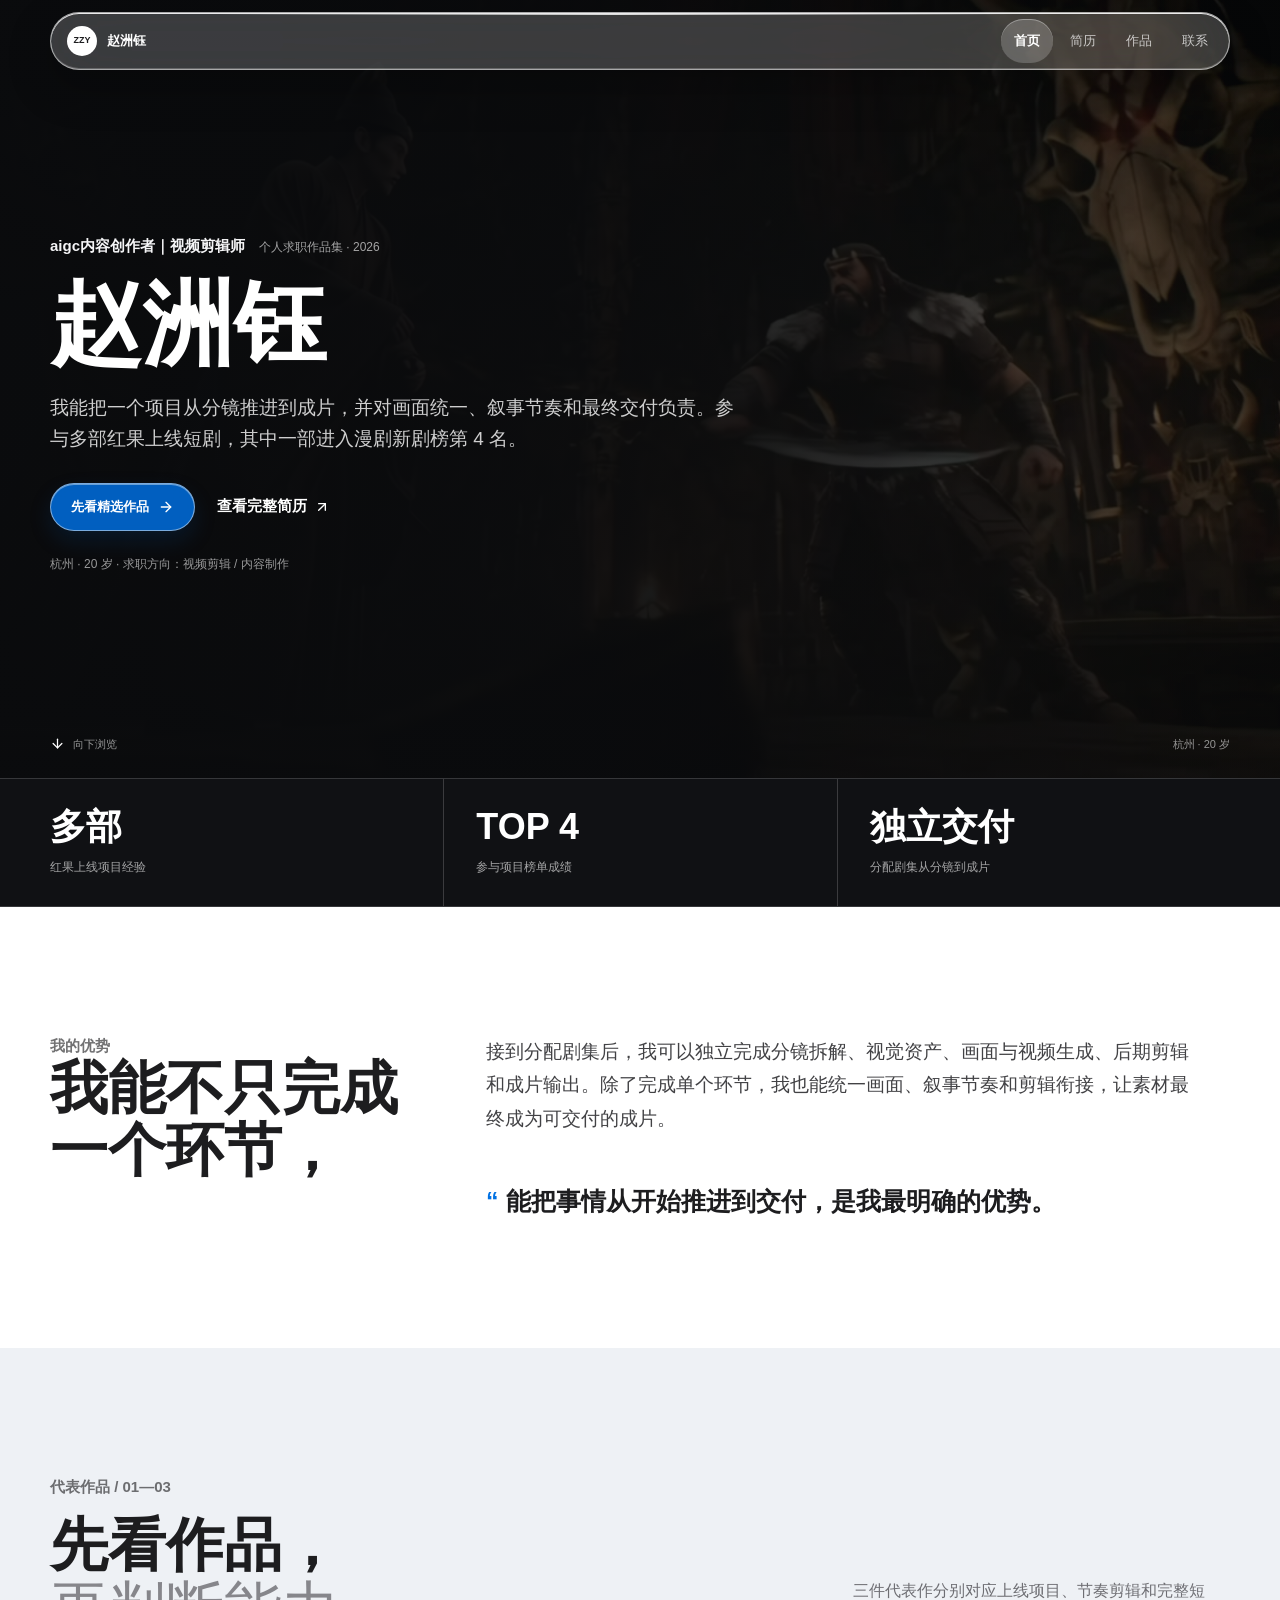
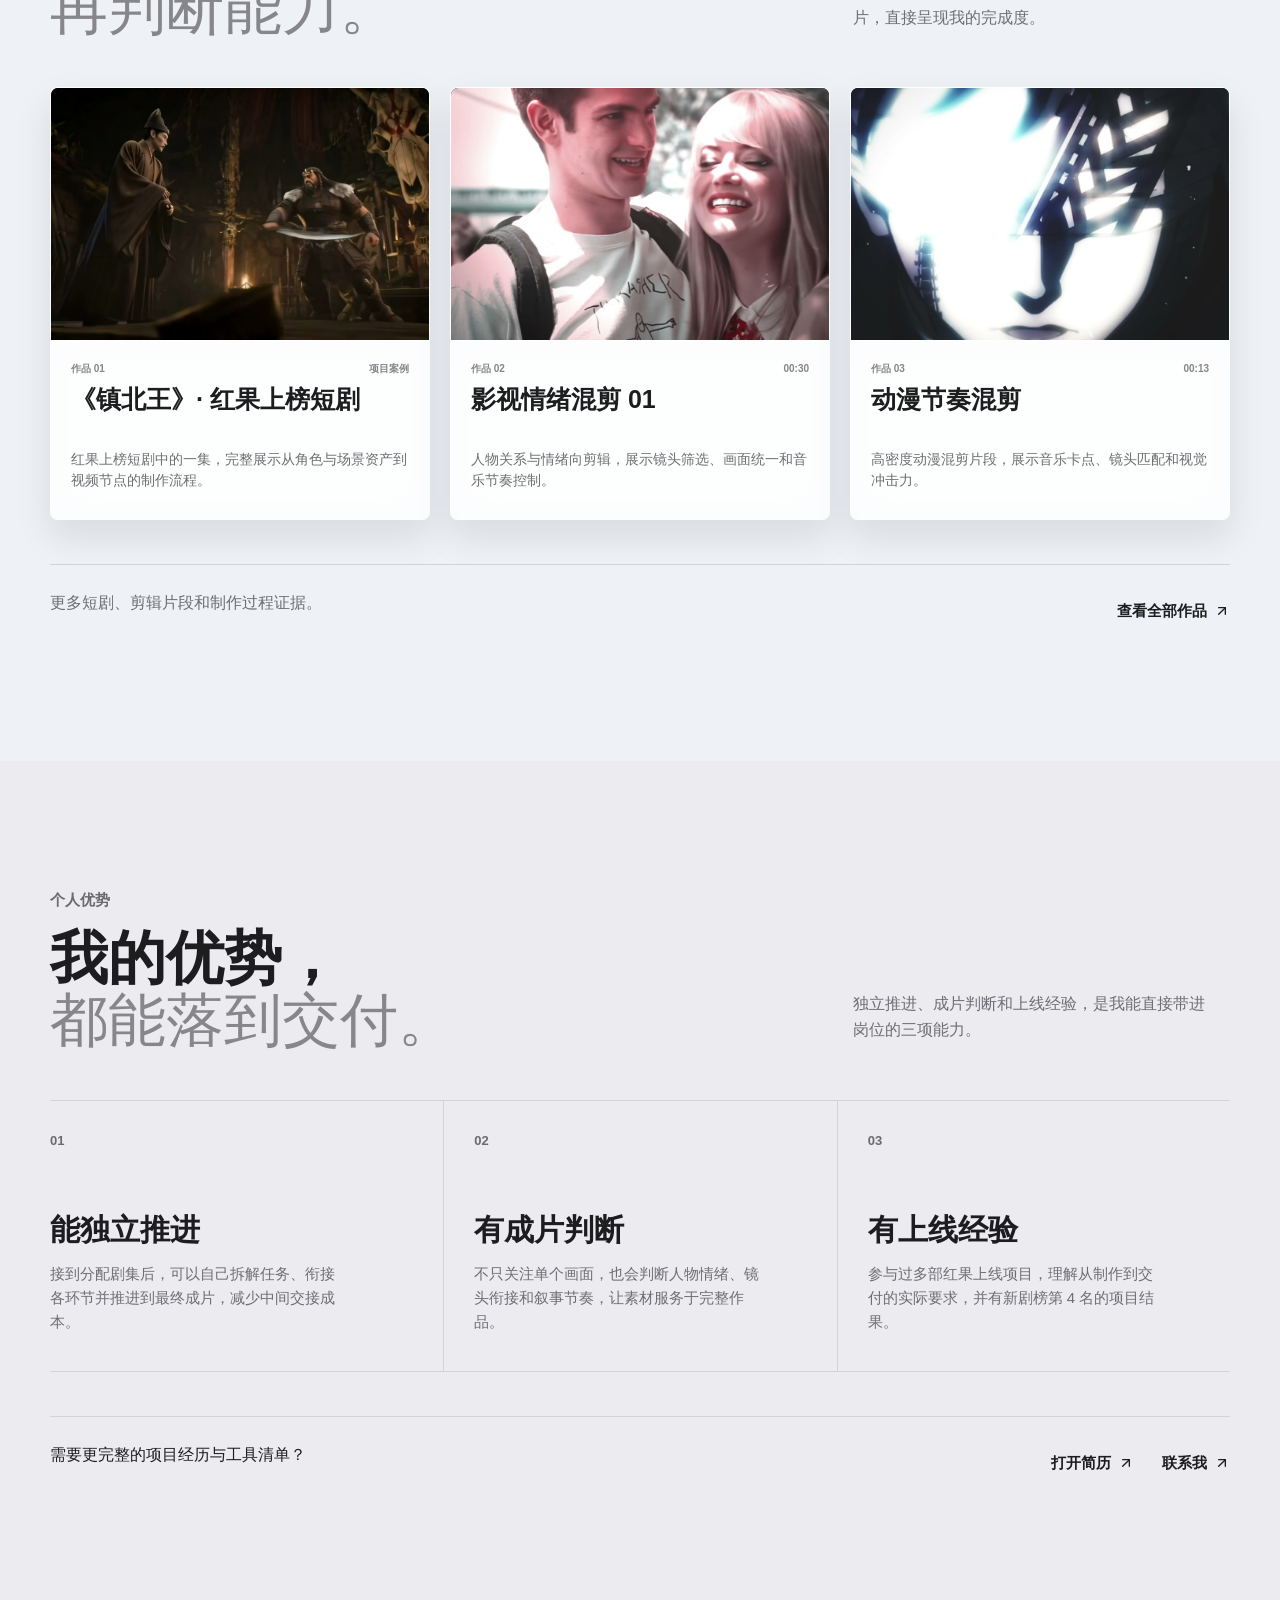
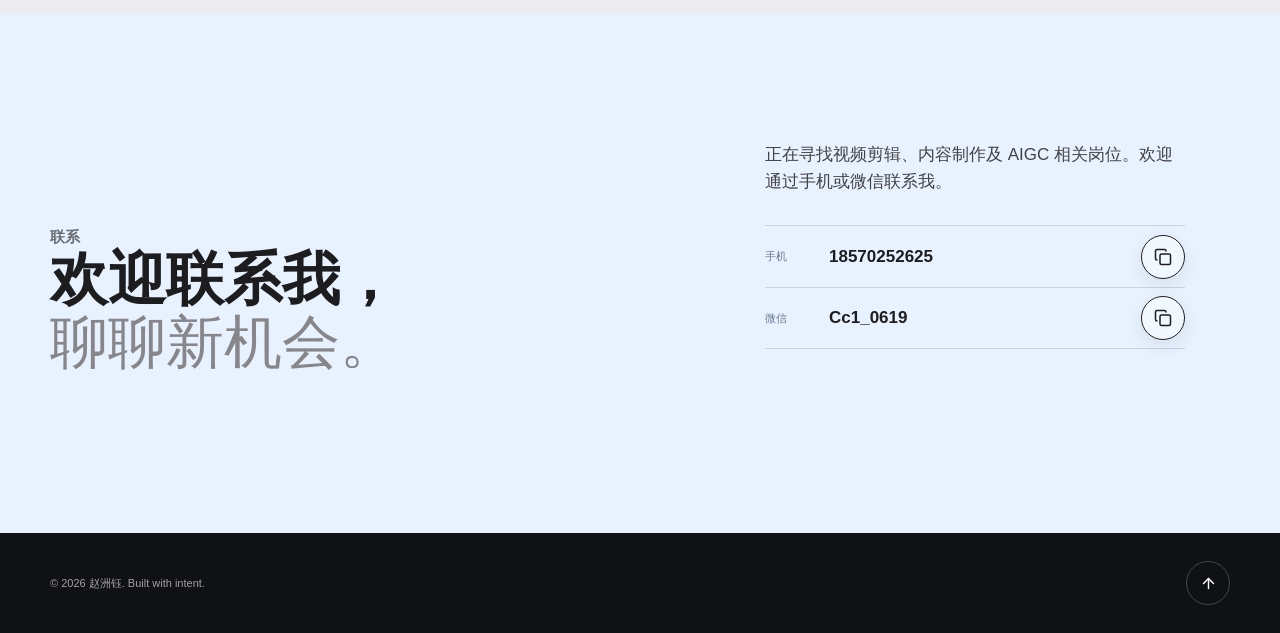
==== commit b4544568: "Refocus resume on delivery value" ====
--- a/index.html
+++ b/index.html
@@ -159,7 +159,7 @@
 
     <div class="toast" role="status" aria-live="polite" data-toast></div>
     <noscript><div class="noscript-note">请开启 JavaScript 以查看完整作品集。</div></noscript>
-    <script src="content.js?v=10" defer></script>
+    <script src="content.js?v=11" defer></script>
     <script src="app.js?v=6" defer></script>
   </body>
 </html>
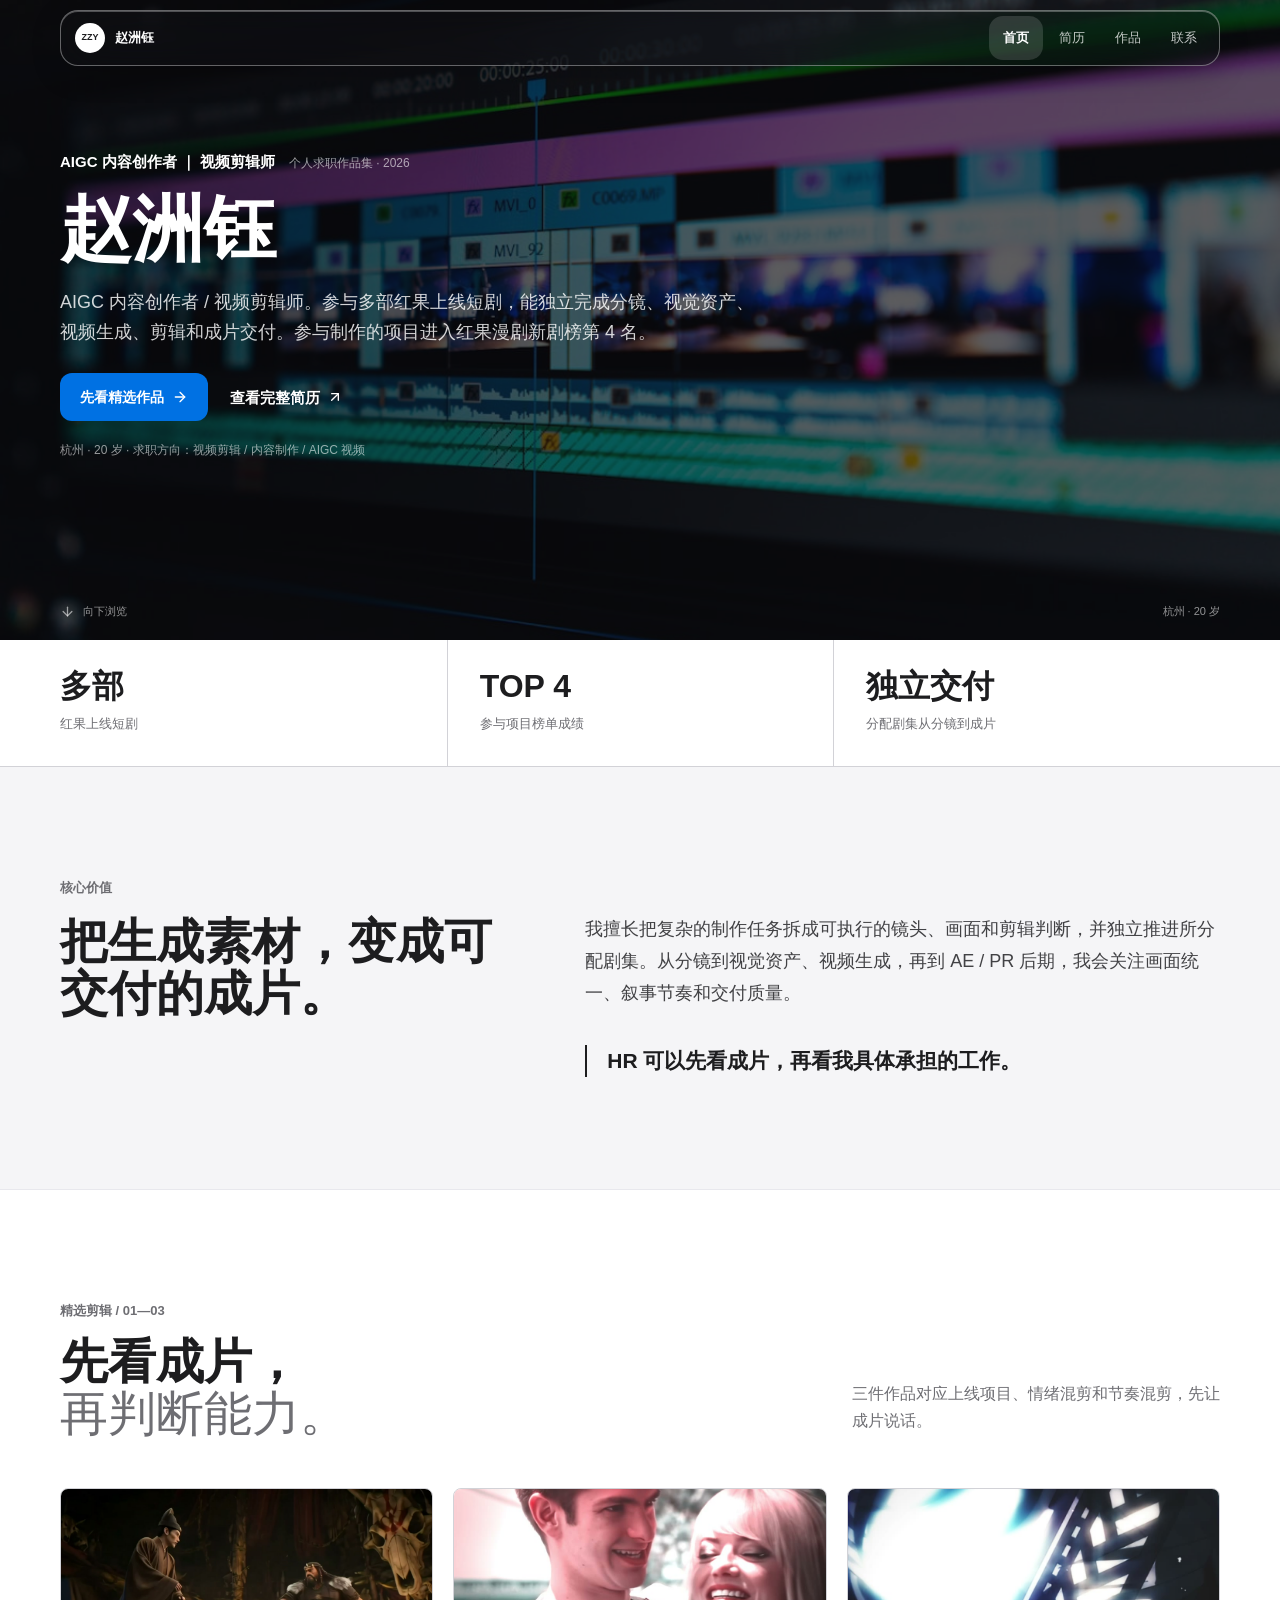
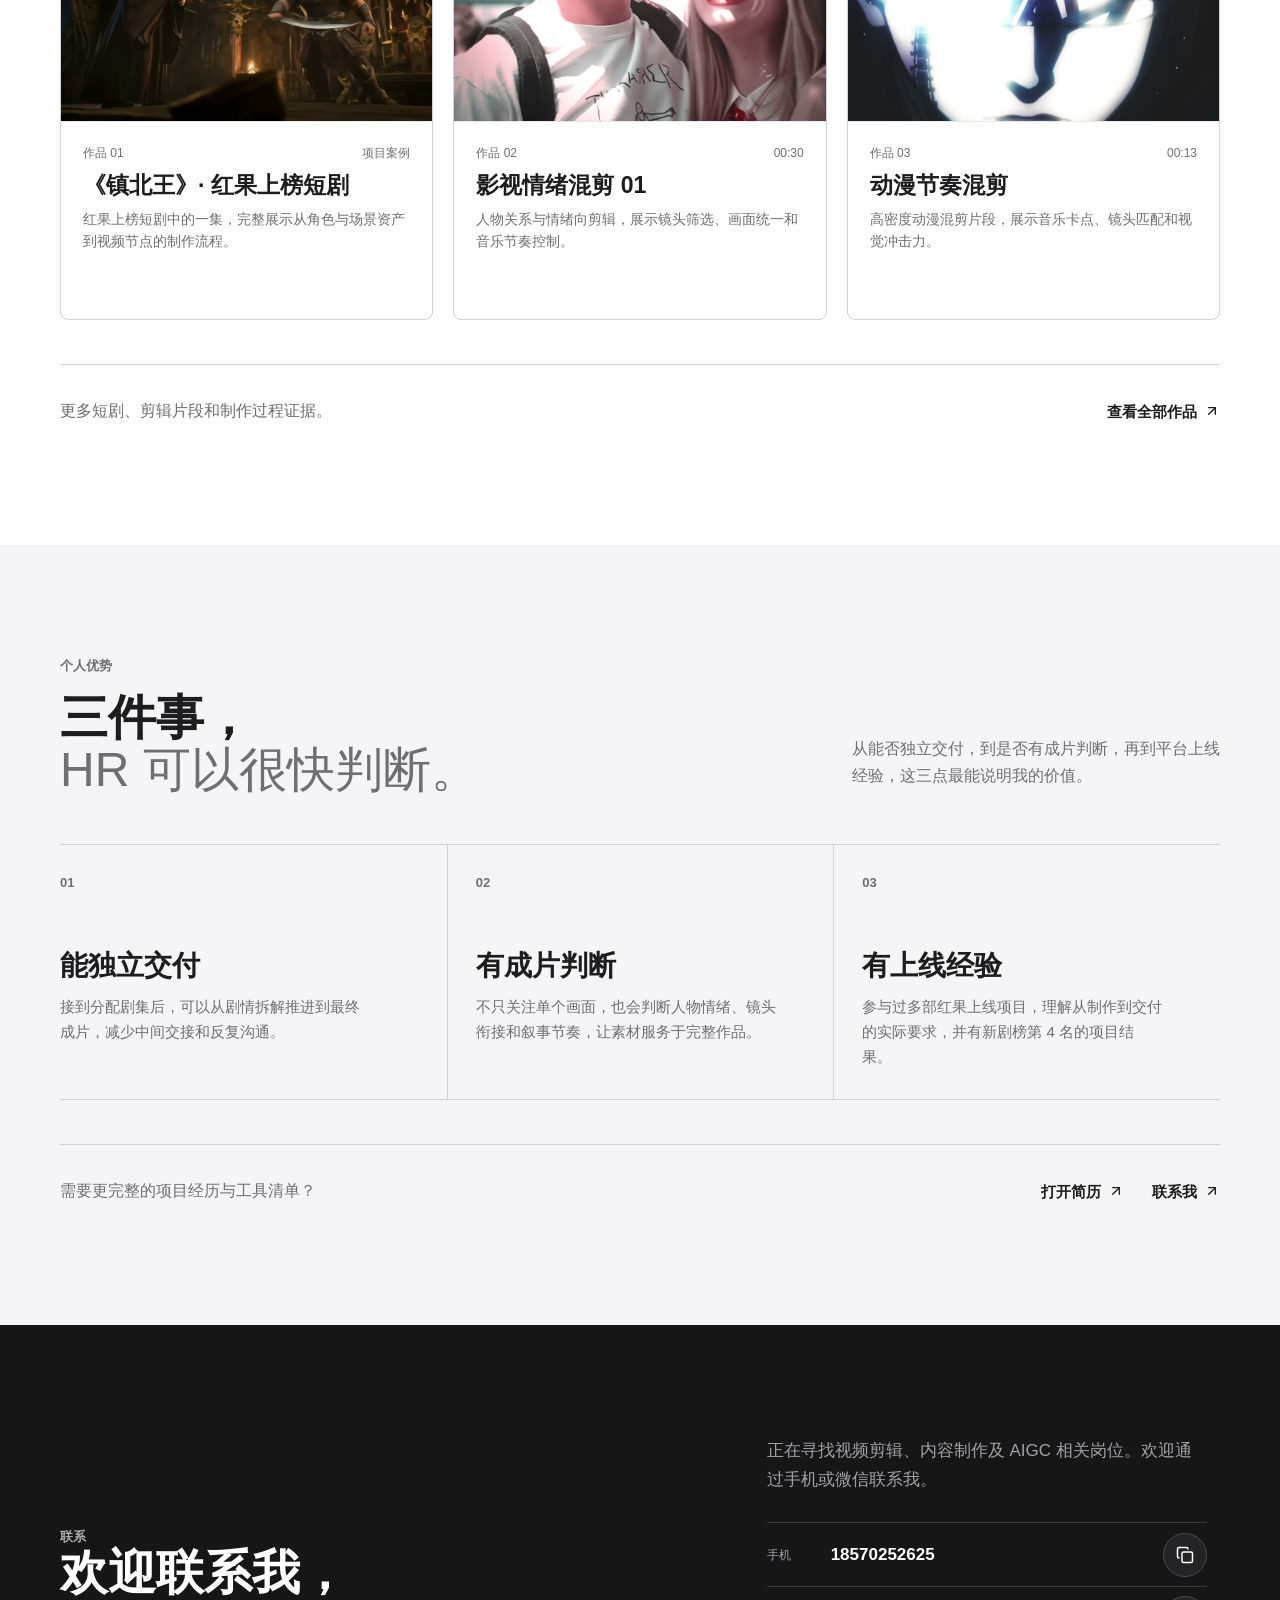
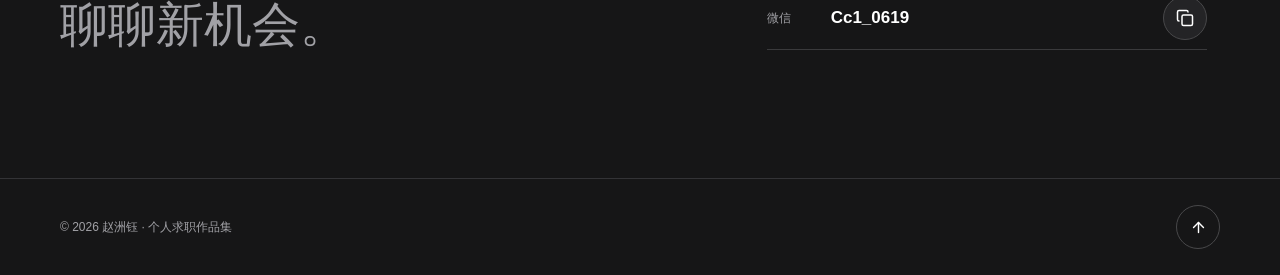
==== commit 246a19aa: "Redesign recruiter portfolio visual system" ====
--- a/index.html
+++ b/index.html
@@ -3,13 +3,13 @@
   <head>
     <meta charset="UTF-8" />
     <meta name="viewport" content="width=device-width, initial-scale=1, viewport-fit=cover" />
-    <meta name="theme-color" content="#171916" />
+    <meta name="theme-color" content="#f5f5f7" />
     <meta name="description" content="赵洲钰的个人求职作品集，展示视频剪辑、内容制作、短剧项目经验与独立交付能力。" />
     <title>赵洲钰 — 个人求职简介</title>
-    <link rel="stylesheet" href="styles.css?v=10" />
+    <link rel="stylesheet" href="styles.css?v=12" />
     <script src="assets/vendor/lucide.min.js?v=1.30.0" defer></script>
   </head>
-  <body class="glass-shell">
+  <body class="glass-shell home-shell">
     <a class="skip-link" href="#main-content">跳到主要内容</a>
     <header class="site-header" id="top">
       <div class="container header-inner">
@@ -76,10 +76,10 @@
       <section class="editing-showcase section-pad" id="editing-works" aria-labelledby="editing-title">
         <div class="container section-heading reveal">
           <div>
-            <p class="eyebrow">代表作品 / 01—03</p>
-            <h2 id="editing-title">先看作品，<br /><em>再判断能力。</em></h2>
+            <p class="eyebrow">精选剪辑 / 01—03</p>
+            <h2 id="editing-title">先看成片，<br /><em>再判断能力。</em></h2>
           </div>
-          <p class="section-aside">三件代表作分别对应上线项目、节奏剪辑和完整短片，直接呈现我的完成度。</p>
+          <p class="section-aside">三件作品对应上线项目、情绪混剪和节奏混剪，先让成片说话。</p>
         </div>
         <div class="container editing-grid" data-editing-works></div>
         <div class="container section-route reveal" data-reveal-delay="120">
@@ -92,9 +92,9 @@
         <div class="container section-heading reveal">
           <div>
             <p class="eyebrow">个人优势</p>
-            <h2 id="strengths-title">我的优势，<br /><em>都能落到交付。</em></h2>
+            <h2 id="strengths-title">三件事，<br /><em>HR 可以很快判断。</em></h2>
           </div>
-          <p class="section-aside">独立推进、成片判断和上线经验，是我能直接带进岗位的三项能力。</p>
+          <p class="section-aside">从能否独立交付，到是否有成片判断，再到平台上线经验，这三点最能说明我的价值。</p>
         </div>
         <div class="container strengths-grid" data-strengths></div>
         <div class="container section-route reveal" data-reveal-delay="120">
@@ -133,7 +133,7 @@
 
     <footer class="site-footer">
       <div class="container footer-inner">
-        <p>© <span data-year></span> <span data-footer-name>赵洲钰</span>. Built with intent.</p>
+        <p>© <span data-year></span> <span data-footer-name>赵洲钰</span> · 个人求职作品集</p>
         <div class="social-links" data-socials></div>
         <a class="back-to-top" href="#top" aria-label="返回顶部" title="返回顶部"><i data-lucide="arrow-up" aria-hidden="true"></i></a>
       </div>
@@ -159,7 +159,7 @@
 
     <div class="toast" role="status" aria-live="polite" data-toast></div>
     <noscript><div class="noscript-note">请开启 JavaScript 以查看完整作品集。</div></noscript>
-    <script src="content.js?v=11" defer></script>
+    <script src="content.js?v=12" defer></script>
     <script src="app.js?v=6" defer></script>
   </body>
 </html>
--- a/styles.css
+++ b/styles.css
@@ -1,438 +1,2136 @@
 :root {
-  --bg: #f5f5f7;
+  --page: #f5f5f7;
   --surface: #ffffff;
-  --surface-soft: #ebebf0;
-  --ink: #1d1d1f;
-  --muted: #6e6e73;
-  --quiet: #86868b;
+  --surface-subtle: #fbfbfd;
+  --text: #1d1d1f;
+  --text-secondary: #6e6e73;
+  --text-tertiary: #86868b;
   --line: #d2d2d7;
-  --blue: #0071e3;
-  --blue-soft: #e8f2ff;
-  --black: #101114;
-  --black-soft: #1c1d20;
-  --on-dark: #f5f5f7;
-  --dark-muted: #a1a1a6;
-  --container: 1180px;
-  --page-gutter: 48px;
-  --section: clamp(88px, 10vw, 144px);
-  --glass-fill: rgba(255, 255, 255, .48);
-  --glass-border: rgba(255, 255, 255, .84);
-  --glass-specular: rgba(255, 255, 255, .9);
-  --ease: cubic-bezier(.2, .75, .2, 1);
-  --speed: 240ms;
-}
-
-* { box-sizing: border-box; }
-[hidden] { display: none !important; }
-html { scroll-behavior: smooth; }
+  --line-soft: #e8e8ed;
+  --accent: #0071e3;
+  --accent-hover: #0077ed;
+  --dark: #161617;
+  --dark-secondary: #a1a1a6;
+  --container: 1160px;
+  --gutter: 64px;
+  --section-space: 112px;
+  --radius: 8px;
+  --ease: cubic-bezier(.25, .1, .25, 1);
+  --speed: 220ms;
+}
+
+* {
+  box-sizing: border-box;
+}
+
+[hidden] {
+  display: none !important;
+}
+
+html {
+  scroll-behavior: smooth;
+}
+
 body {
   margin: 0;
-  overflow-x: hidden;
   overflow-x: clip;
-  background: var(--bg);
-  color: var(--ink);
-  font-family: -apple-system, BlinkMacSystemFont, "SF Pro Display", "SF Pro Text", "Helvetica Neue", "PingFang SC", "Hiragino Sans GB", "Noto Sans SC", "Microsoft YaHei", Arial, sans-serif;
+  background: var(--page);
+  color: var(--text);
+  font-family: -apple-system, BlinkMacSystemFont, "SF Pro Text", "SF Pro Display", "PingFang SC", "Helvetica Neue", "Noto Sans SC", "Microsoft YaHei", sans-serif;
   font-size: 16px;
-  line-height: 1.5;
+  line-height: 1.55;
   letter-spacing: 0;
   -webkit-font-smoothing: antialiased;
   text-rendering: optimizeLegibility;
 }
-img, video { display: block; max-width: 100%; }
-a { color: inherit; text-decoration: none; }
-button { font: inherit; }
-:focus-visible { outline: 2px solid var(--blue); outline-offset: 4px; }
-.container { width: min(calc(100% - var(--page-gutter)), var(--container)); width: min(calc(100% - var(--page-gutter) - env(safe-area-inset-left) - env(safe-area-inset-right)), var(--container)); margin-inline: auto; }
-.section-pad { padding-block: var(--section); }
-
-.skip-link { position: fixed; top: 12px; left: 12px; z-index: 60; padding: 10px 14px; border-radius: 12px; background: var(--blue); color: #fff; transform: translateY(-160%); transition: transform var(--speed) var(--ease); }
-.skip-link:focus { transform: translateY(0); }
-
-/* A restrained, floating glass bar keeps navigation present without dominating the work. */
-.site-header { position: sticky; top: 0; z-index: 30; padding: 12px 0 0; padding: max(12px, env(safe-area-inset-top)) 0 0; background: transparent; border: 0; pointer-events: none; transition: color var(--speed) var(--ease); }
-.header-inner { position: relative; min-height: 58px; display: flex; align-items: center; justify-content: space-between; gap: 24px; padding: 0 8px 0 16px; overflow: hidden; border: 1px solid var(--glass-border); border-radius: 30px; background: var(--glass-fill); box-shadow: 0 16px 44px rgba(0,0,0,.12), inset 0 1px 0 var(--glass-specular), inset 0 -1px 0 rgba(255,255,255,.26); backdrop-filter: blur(30px) saturate(180%); -webkit-backdrop-filter: blur(30px) saturate(180%); pointer-events: auto; }
-.header-inner::before { position: absolute; top: 1px; right: 18%; left: 14%; height: 1px; content: ""; background: linear-gradient(90deg, transparent, rgba(255,255,255,.92), transparent); opacity: .9; pointer-events: none; }
-.header-inner > * { position: relative; z-index: 1; }
-.brand { display: inline-flex; align-items: center; min-height: 44px; gap: 10px; font-size: 13px; font-weight: 600; }
-.brand-mark { display: grid; place-items: center; width: 30px; height: 30px; border-radius: 50%; background: var(--ink); color: #fff; font-size: 9px; font-weight: 700; letter-spacing: 0; }
-.brand-word { white-space: nowrap; }
-.desktop-nav { display: flex; align-items: center; gap: 4px; color: var(--muted); font-size: 13px; }
-.desktop-nav a, .mobile-nav a { position: relative; display: inline-flex; align-items: center; min-height: 44px; padding: 0 13px; border-radius: 22px; transition: color var(--speed) var(--ease), background var(--speed) var(--ease); }
-.desktop-nav a:hover, .mobile-nav a:hover { color: var(--ink); background: rgba(0,0,0,.06); }
-.desktop-nav a[aria-current="page"] { color: var(--ink); background: rgba(0,0,0,.07); font-weight: 600; }
-.menu-toggle.icon-button { display: none; }
-.mobile-nav { display: none; width: min(calc(100% - var(--page-gutter)), var(--container)); width: min(calc(100% - var(--page-gutter) - env(safe-area-inset-left) - env(safe-area-inset-right)), var(--container)); margin: 8px auto 0; padding: 8px; border: 1px solid var(--glass-border); border-radius: 22px; background: var(--glass-fill); box-shadow: 0 8px 30px rgba(0,0,0,.08); backdrop-filter: blur(24px) saturate(150%); pointer-events: auto; }
-.scroll-progress { position: absolute; right: 22px; bottom: -2px; left: 22px; height: 2px; overflow: hidden; pointer-events: none; }
-.scroll-progress span { display: block; width: 100%; height: 100%; transform: scaleX(0); transform-origin: left center; background: var(--blue); }
-
-/* On dark opening stages, the material is intentionally visible: translucent fill, edge light and blurred media beneath. */
-.glass-shell .site-header:not(.is-scrolled) .header-inner { border-color: rgba(255,255,255,.56); background: rgba(255,255,255,.2); box-shadow: 0 16px 44px rgba(0,0,0,.26), inset 0 1px 0 rgba(255,255,255,.9), inset 0 -1px 0 rgba(255,255,255,.22); backdrop-filter: blur(30px) saturate(190%); -webkit-backdrop-filter: blur(30px) saturate(190%); }
-.glass-shell .site-header:not(.is-scrolled) { color: #fff; }
-.glass-shell .site-header:not(.is-scrolled) .brand-mark { background: #fff; color: var(--ink); }
-.glass-shell .site-header:not(.is-scrolled) .desktop-nav { color: rgba(255,255,255,.72); }
-.glass-shell .site-header:not(.is-scrolled) .desktop-nav a:hover { color: #fff; background: rgba(255,255,255,.16); }
-.glass-shell .site-header:not(.is-scrolled) .desktop-nav a[aria-current="page"] { color: #fff; background: rgba(255,255,255,.2); box-shadow: inset 0 1px 0 rgba(255,255,255,.34); }
-.glass-shell .site-header.is-scrolled .header-inner { background: rgba(255,255,255,.58); }
-
-.icon-button { display: inline-grid; place-items: center; width: 44px; height: 44px; padding: 0; border: 1px solid rgba(255,255,255,.72); border-radius: 50%; background: rgba(255,255,255,.44); color: inherit; box-shadow: inset 0 1px 0 rgba(255,255,255,.9), 0 6px 18px rgba(0,0,0,.08); backdrop-filter: blur(18px) saturate(160%); -webkit-backdrop-filter: blur(18px) saturate(160%); cursor: pointer; transition: background var(--speed) var(--ease), color var(--speed) var(--ease), border-color var(--speed) var(--ease), transform var(--speed) var(--ease); }
-.icon-button:hover { border-color: var(--blue); background: var(--blue); color: #fff; }
-.icon-button:active, .button:active { transform: scale(.98); }
-.icon-button svg { width: 18px; height: 18px; }
-.eyebrow { margin: 0; color: var(--ink); font-size: 15px; font-weight: 600; line-height: 1.45; letter-spacing: 0; opacity: .62; }
-h1, h2, h3, p { margin-top: 0; }
-h1, h2, h3 { letter-spacing: 0; line-height: 1.08; }
-h1, h2 { font-weight: 600; }
-h1 { max-width: 850px; margin-bottom: 28px; white-space: pre-line; font-size: 92px; line-height: 1; }
-h2 { margin-bottom: 24px; font-size: 58px; line-height: 1.08; }
-h2 em { color: var(--quiet); font-style: normal; font-weight: 400; }
-
-.hero { position: relative; isolation: isolate; display: flex; align-items: center; justify-content: center; min-height: min(780px, calc(100dvh - 24px)); overflow: hidden; margin-top: -72px; padding-top: 96px; padding-bottom: 64px; background: var(--black); color: var(--on-dark); }
-.hero::before { position: absolute; z-index: -2; inset: 0; content: ""; background: url("assets/images/zhenbei-king-poster.jpg") 58% center / cover no-repeat; filter: saturate(.84) contrast(1.03); opacity: .82; }
-.hero::after { position: absolute; z-index: -1; inset: 0; content: ""; background: linear-gradient(90deg, rgba(10,11,13,.98) 0%, rgba(10,11,13,.9) 48%, rgba(10,11,13,.38) 100%), linear-gradient(0deg, rgba(10,11,13,.48), rgba(10,11,13,.08)); }
-.hero-copy { max-width: 820px; margin: 0; text-align: left; }
-.hero-identity { display: flex; flex-wrap: wrap; align-items: baseline; justify-content: flex-start; gap: 8px 14px; margin: 0 0 20px; }
-.hero-identity strong { font-size: 15px; font-weight: 600; }
-.hero-identity span { color: rgba(255,255,255,.62); font-size: 12px; }
-.hero h1 { max-width: 920px; margin-right: 0; margin-bottom: 22px; margin-left: 0; }
-.hero h1 { color: #fff; }
-.hero .eyebrow, .page-intro .eyebrow, .editor-hero .eyebrow { color: #fff; opacity: .72; }
-.hero-description { max-width: 690px; margin: 0 0 28px; color: rgba(255,255,255,.8); font-size: 19px; line-height: 1.65; }
-.hero-actions { display: flex; flex-wrap: wrap; align-items: center; justify-content: flex-start; gap: 14px 22px; }
-.button { display: inline-flex; align-items: center; justify-content: center; min-height: 48px; gap: 9px; padding: 0 20px; border: 1px solid transparent; border-radius: 999px; font-size: 13px; font-weight: 600; cursor: pointer; transition: transform var(--speed) var(--ease), background var(--speed) var(--ease), color var(--speed) var(--ease), border-color var(--speed) var(--ease); }
-.button svg { width: 16px; height: 16px; }
-.button:hover { transform: translateY(-2px); }
-.button-blue { border-color: rgba(255,255,255,.48); background: rgba(0,113,227,.84); color: #fff; box-shadow: inset 0 1px 0 rgba(255,255,255,.4), 0 10px 22px rgba(0,73,150,.2); backdrop-filter: blur(14px) saturate(150%); -webkit-backdrop-filter: blur(14px) saturate(150%); }
-.button-blue:hover { background: #0077ed; }
-.hero .text-link, .page-intro .text-link, .editor-hero .text-link { color: #fff; }
-.text-link { display: inline-flex; align-items: center; min-height: 44px; gap: 7px; color: var(--ink); font-size: 15px; font-weight: 600; }
-.text-link svg { width: 16px; height: 16px; transition: transform var(--speed) var(--ease); }
-.text-link:hover svg { transform: translate(3px, -3px); }
-.hero-note { max-width: 600px; margin: 24px 0 0; color: rgba(255,255,255,.58); font-size: 12px; }
-.hero-bottomline { position: absolute; right: 0; bottom: 26px; left: 0; display: flex; justify-content: space-between; align-items: center; color: rgba(255,255,255,.56); font-size: 11px; }
-.scroll-label { display: inline-flex; align-items: center; gap: 8px; }
-.scroll-label svg { width: 15px; height: 15px; color: #fff; }
-
-.proof-strip { background: var(--black); border-top: 1px solid rgba(255,255,255,.16); border-bottom: 1px solid rgba(255,255,255,.16); }
-.proof-grid { display: grid; grid-template-columns: repeat(3, 1fr); }
-.stat { min-height: 126px; margin: 0; padding: 30px 0; }
-.stat + .stat { padding-left: 32px; border-left: 1px solid rgba(255,255,255,.18); }
-.stat-value { display: block; color: #fff; font-size: 36px; font-weight: 600; line-height: 1; }
-.stat-label { display: block; margin-top: 13px; color: rgba(255,255,255,.62); font-size: 12px; }
-
-.statement { background: var(--surface); }
-.statement-grid { display: grid; grid-template-columns: minmax(240px, 4fr) minmax(0, 8fr); gap: 64px; }
-.statement-main { max-width: 800px; }
-.statement h2 { margin-bottom: 38px; }
-.statement-body { max-width: 720px; color: #424245; font-size: 19px; line-height: 1.75; }
-.statement-quote { max-width: 680px; margin: 48px 0 0; color: var(--ink); font-size: 25px; font-weight: 600; }
-.statement-quote::before { content: "“"; margin-right: 7px; color: var(--blue); }
-
-.editing-showcase { background: #eef1f5; color: var(--ink); }
-.editing-showcase .section-aside, .editing-showcase .section-route p { color: var(--muted); }
-.editing-showcase h2 { color: var(--ink); }
-.editing-showcase h2 em { color: var(--quiet); }
-.section-heading { display: grid; grid-template-columns: minmax(0, 8fr) minmax(260px, 4fr); align-items: end; gap: 48px; margin-bottom: 48px; }
-.section-heading h2 { margin: 16px 0 0; }
-.section-aside { max-width: 360px; margin: 0 0 8px; color: var(--muted); font-size: 16px; line-height: 1.65; }
-.editing-grid { display: grid; grid-template-columns: repeat(3, 1fr); gap: 20px; }
-.editing-card { display: grid; grid-template-rows: auto 1fr; overflow: hidden; border: 1px solid rgba(255,255,255,.82); border-radius: 8px; background: rgba(255,255,255,.5); box-shadow: 0 16px 36px rgba(19,27,41,.1), inset 0 1px 0 rgba(255,255,255,.86); backdrop-filter: blur(20px) saturate(150%); -webkit-backdrop-filter: blur(20px) saturate(150%); cursor: pointer; transition: transform var(--speed) var(--ease), box-shadow var(--speed) var(--ease), border-color var(--speed) var(--ease); }
-.editing-card:hover { border-color: #b8b8bd; box-shadow: 0 14px 40px rgba(0,0,0,.1); transform: translateY(-4px); }
-.editing-card:focus-visible { outline-color: var(--blue); }
-.editing-card-visual { overflow: hidden; aspect-ratio: 1.5; background: var(--black); }
-.editing-card-visual img { width: 100%; height: 100%; object-fit: cover; filter: saturate(.84); transition: transform 600ms var(--ease), filter 600ms ease; }
-.editing-card:hover .editing-card-visual img { transform: scale(1.04); filter: saturate(1); }
-.editing-card-info { display: grid; grid-template-rows: auto auto 1fr; gap: 10px; padding: 20px 20px 24px; border-top: 1px solid rgba(255,255,255,.72); background: rgba(255,255,255,.54); backdrop-filter: blur(18px) saturate(150%); -webkit-backdrop-filter: blur(18px) saturate(150%); }
-.editing-card-meta { display: flex; justify-content: space-between; gap: 12px; color: var(--quiet); font-size: 10px; font-weight: 600; letter-spacing: 0; }
-.editing-card h3 { min-height: 2.1em; margin: 0; color: var(--ink); font-size: 25px; font-weight: 600; }
-.editing-card p { min-height: 46px; margin: 0; color: var(--muted); font-size: 14px; line-height: 1.55; }
-.section-route { display: flex; align-items: center; justify-content: space-between; gap: 32px; margin-top: 44px; padding-top: 24px; border-top: 1px solid var(--line); }
-.section-route-actions { display: flex; flex-wrap: wrap; gap: 28px; }
-
-.strengths { background: var(--surface-soft); }
-.strengths-grid { display: grid; grid-template-columns: repeat(3, 1fr); border-top: 1px solid var(--line); border-bottom: 1px solid var(--line); }
-.strength { min-height: 270px; padding: 30px 30px 30px 0; background: transparent; transition: background var(--speed) var(--ease); }
-.strength + .strength { padding-left: 30px; border-left: 1px solid var(--line); }
-.strength:hover { background: rgba(255,255,255,.48); }
-.strength-number { display: block; margin-bottom: 64px; color: var(--ink); font-size: 13px; font-weight: 600; opacity: .62; }
-.strength h3 { margin-bottom: 15px; font-size: 30px; font-weight: 600; }
-.strength p { max-width: 290px; margin: 0; color: var(--muted); font-size: 15px; line-height: 1.6; }
-.strengths .section-route { border-top-color: var(--line); }
-
-.contact { padding-bottom: 10rem; background: var(--blue-soft); }
-.contact-grid { display: grid; grid-template-columns: minmax(0, 7fr) minmax(300px, 5fr); gap: 64px; align-items: end; }
-.contact h2 { margin-bottom: 0; }
-.contact-details { max-width: 420px; }
-.contact-details > p { color: #424245; font-size: 17px; line-height: 1.6; }
-.contact-methods { display: grid; gap: 0; margin: 30px 0 24px; }
-.contact-method { display: grid; grid-template-columns: 52px minmax(0, 1fr) 44px; align-items: center; gap: 12px; min-height: 62px; border-top: 1px solid #c3d3ec; }
-.contact-method:last-child { border-bottom: 1px solid #c3d3ec; }
-.contact-method-label { color: #687991; font-size: 11px; }
-.contact-method-value { min-width: 0; color: var(--ink); font-size: 17px; font-weight: 600; overflow-wrap: anywhere; }
-.contact .icon-button { border-color: var(--ink); color: var(--ink); }
-.contact .icon-button:hover { border-color: var(--ink); background: var(--ink); color: var(--blue-soft); }
-
-.page-intro { position: relative; isolation: isolate; display: flex; align-items: center; min-height: 470px; margin-top: -72px; padding-top: calc(var(--section) + 72px); background: var(--black); color: var(--on-dark); overflow: hidden; }
-.page-intro::before { position: absolute; z-index: -1; inset: 0; content: ""; background: url("assets/images/zhenbei-king-poster.jpg") center / cover no-repeat; filter: blur(34px) saturate(90%); opacity: .1; transform: scale(1.1); }
-.page-intro-grid { display: grid; grid-template-columns: minmax(0, 7fr) minmax(300px, 5fr); gap: 64px; align-items: end; }
-.page-intro h1 { margin: 20px 0 0; color: #fff; }
-.page-intro-copy { padding-bottom: 12px; }
-.page-intro-copy > p { max-width: 500px; margin-bottom: 30px; color: rgba(255,255,255,.72); font-size: 20px; line-height: 1.6; }
-.resume { background: var(--surface); }
-.resume h2 { white-space: pre-line; }
-.resume-layout { display: grid; grid-template-columns: minmax(280px, 4fr) minmax(0, 8fr); gap: 64px; align-items: start; }
-.resume-summary { position: sticky; top: 96px; }
-.resume-facts { margin: 0; border-top: 1px solid var(--line); }
-.resume-fact { display: grid; grid-template-columns: 76px minmax(0, 1fr); gap: 18px; padding: 16px 0; border-bottom: 1px solid var(--line); }
-.resume-fact dt { color: var(--muted); font-size: 11px; }
-.resume-fact dd { margin: 0; color: var(--ink); font-size: 14px; font-weight: 600; }
-.resume-tools { margin-top: 42px; }
-.resume-kicker { margin-bottom: 16px; color: var(--ink); font-size: 13px; font-weight: 600; letter-spacing: 0; opacity: .62; }
-.resume-skill-list { display: flex; flex-wrap: wrap; gap: 8px; }
-.resume-skill { padding: 8px 10px; border: 1px solid var(--line); border-radius: 999px; color: #5e636c; font-size: 12px; }
-.resume-download { display: flex; align-items: center; flex-wrap: wrap; gap: 14px; margin-top: 34px; }
-.resume-download [data-resume-file-note] { color: var(--muted); font-size: 11px; }
-.resume-experience { border-top: 1px solid var(--line); }
-.resume-item { position: relative; display: grid; grid-template-columns: 105px minmax(0, 1fr); gap: 28px; padding: 30px 0 30px 18px; border-bottom: 1px solid var(--line); }
-.resume-item::before { content: ""; position: absolute; top: 0; bottom: 0; left: 0; width: 2px; background: var(--blue); transform: scaleY(0); transform-origin: top; transition: transform var(--speed) var(--ease); }
-.resume-item:hover::before, .resume-item:focus-within::before { transform: scaleY(1); }
-.resume-item-meta { color: var(--ink); font-size: 15px; font-weight: 600; opacity: 1; }
-.resume-item h3 { margin-bottom: 10px; font-size: 30px; font-weight: 600; }
-.resume-item-role { margin-bottom: 10px; color: var(--ink); font-size: 14px; font-weight: 600; }
-.resume-item p:last-child { max-width: 570px; margin: 0; color: var(--muted); font-size: 16px; line-height: 1.6; }
-
-.personal-work { position: relative; isolation: isolate; overflow: hidden; background: #eef1f5; }
-.personal-work::before { position: absolute; z-index: -1; inset: -36px; content: ""; background: url("assets/images/hero-editing.jpg") center / cover no-repeat; filter: blur(26px) saturate(110%); opacity: .12; transform: scale(1.06); }
-.personal-work > .container { position: relative; z-index: 1; }
-.personal-work-grid { display: grid; grid-template-columns: repeat(12, 1fr); gap: 20px; }
-.personal-work-empty { grid-column: 1 / -1; display: grid; grid-template-columns: 72px minmax(0, 1fr); gap: 28px; align-items: center; min-height: 360px; padding: 52px; border: 1px solid var(--line); border-radius: 24px; background: var(--surface-soft); }
-.personal-work-empty-icon { display: grid; place-items: center; width: 72px; height: 72px; border: 1px solid var(--line); border-radius: 50%; color: var(--blue); }
-.personal-work-empty-icon svg { width: 28px; height: 28px; }
-.personal-work-empty-label { display: block; margin-bottom: 12px; color: var(--ink); font-size: 14px; font-weight: 600; opacity: .62; }
-.personal-work-empty h3 { margin-bottom: 14px; font-size: 34px; }
-.personal-work-empty p { max-width: 520px; margin: 0; color: var(--muted); font-size: 17px; }
-.project-card { position: relative; isolation: isolate; grid-column: span 6; overflow: hidden; border: 1px solid rgba(255,255,255,.86); border-radius: 8px; background: rgba(255,255,255,.48); box-shadow: 0 18px 44px rgba(19,27,41,.12), inset 0 1px 0 rgba(255,255,255,.9); backdrop-filter: blur(22px) saturate(155%); -webkit-backdrop-filter: blur(22px) saturate(155%); cursor: pointer; transition: transform var(--speed) var(--ease), border-color var(--speed) var(--ease), box-shadow var(--speed) var(--ease); }
-.project-card::before { position: absolute; z-index: 2; inset: 0; content: ""; border-radius: inherit; background: linear-gradient(135deg, rgba(255,255,255,.34), transparent 30%, transparent 72%, rgba(255,255,255,.14)); pointer-events: none; }
-.project-card-feature, .project-card-proof { grid-column: span 6; }
-.project-card-proof .project-visual { height: auto; aspect-ratio: 1.55; border-radius: 0; background: #e8f2ff; }
-.project-card-proof .project-visual img { object-fit: contain; padding: 20px; }
-.project-card:hover { transform: translateY(-4px); border-color: #b8b8bd; box-shadow: 0 14px 40px rgba(0,0,0,.1); }
-.project-visual { position: relative; overflow: hidden; aspect-ratio: 1.55; background: var(--black); }
-.project-visual img, .project-visual video { width: 100%; height: 100%; object-fit: cover; transition: transform 600ms var(--ease), filter 600ms ease; }
-.project-card:hover .project-visual img, .project-card:hover .project-visual video { transform: scale(1.03); filter: saturate(1.06); }
-.project-info { position: relative; padding: 24px 28px 28px; border-top: 1px solid rgba(255,255,255,.76); background: rgba(255,255,255,.56); color: var(--ink); box-shadow: inset 0 1px 0 rgba(255,255,255,.42); backdrop-filter: blur(20px) saturate(150%); -webkit-backdrop-filter: blur(20px) saturate(150%); }
-.project-meta { display: flex; flex-wrap: wrap; justify-content: space-between; gap: 6px 14px; margin-bottom: 12px; color: var(--muted); font-size: 10px; font-weight: 600; letter-spacing: 0; }
-.project-info h3 { margin-bottom: 9px; font-size: 30px; font-weight: 600; }
-.project-info p { max-width: 500px; margin: 0; padding-right: 48px; color: var(--muted); font-size: 15px; line-height: 1.55; }
-.project-arrow { position: absolute; z-index: 3; right: 24px; bottom: 26px; display: grid; place-items: center; width: 38px; height: 38px; border: 1px solid rgba(255,255,255,.86); border-radius: 50%; background: rgba(255,255,255,.52); color: var(--ink); box-shadow: inset 0 1px 0 rgba(255,255,255,.9), 0 8px 18px rgba(0,0,0,.08); backdrop-filter: blur(16px) saturate(160%); -webkit-backdrop-filter: blur(16px) saturate(160%); transition: background var(--speed) var(--ease), color var(--speed) var(--ease), transform var(--speed) var(--ease); }
-.project-card:hover .project-arrow { background: var(--blue); color: #fff; transform: translate(2px, -2px); }
-.project-arrow svg { width: 15px; height: 15px; }
-.media-badge { position: absolute; z-index: 3; top: 18px; right: 18px; display: inline-flex; align-items: center; gap: 7px; padding: 8px 11px; border: 1px solid rgba(255,255,255,.76); border-radius: 999px; color: #fff; background: rgba(22,27,34,.28); box-shadow: inset 0 1px 0 rgba(255,255,255,.68), 0 8px 18px rgba(0,0,0,.14); backdrop-filter: blur(18px) saturate(160%); -webkit-backdrop-filter: blur(18px) saturate(160%); font-size: 10px; font-weight: 600; }
-.media-badge svg { width: 13px; height: 13px; }
-
-.next-step { background: var(--black); color: var(--on-dark); }
-.next-step-inner { display: flex; align-items: end; justify-content: space-between; gap: 48px; }
-.next-step h2 { margin: 18px 0 0; color: var(--on-dark); }
-.next-step h2 em { color: var(--dark-muted); }
-.next-step .eyebrow { color: inherit; opacity: .72; }
-.next-step-blue { background: var(--blue-soft); color: var(--ink); }
-.next-step-blue h2 { color: var(--ink); }
-.next-step-blue h2 em { color: var(--quiet); }
-.next-step-blue .eyebrow { color: var(--ink); opacity: .62; }
-
-.site-footer { background: var(--black); color: var(--dark-muted); }
-.footer-inner { display: flex; align-items: center; justify-content: space-between; gap: 20px; min-height: 100px; font-size: 11px; }
-.footer-inner p { margin: 0; }
-.social-links { display: flex; gap: 18px; }
-.social-links a:hover { color: #fff; }
-.back-to-top { display: grid; place-items: center; width: 44px; height: 44px; border: 1px solid #45464b; border-radius: 50%; color: #fff; transition: background var(--speed) var(--ease); }
-.back-to-top:hover { background: var(--blue); border-color: var(--blue); }
-.back-to-top svg { width: 17px; height: 17px; }
-
-.project-dialog { width: min(940px, calc(100% - 32px)); width: min(940px, calc(100% - 32px - env(safe-area-inset-left) - env(safe-area-inset-right))); max-height: min(900px, calc(100vh - 32px)); max-height: min(900px, calc(100dvh - 32px - env(safe-area-inset-top) - env(safe-area-inset-bottom))); padding: 0; border: 0; border-radius: 28px; background: var(--surface); color: var(--ink); box-shadow: 0 24px 80px rgba(0,0,0,.22); }
-.project-dialog::backdrop { background: rgba(7,9,12,.62); backdrop-filter: blur(7px); }
-.dialog-shell { position: relative; max-height: min(900px, calc(100vh - 32px)); max-height: min(900px, calc(100dvh - 32px - env(safe-area-inset-top) - env(safe-area-inset-bottom))); overflow: auto; overscroll-behavior: contain; -webkit-overflow-scrolling: touch; }
-.project-dialog.is-fallback { position: fixed; z-index: 50; inset: 0; display: flex; align-items: center; justify-content: center; width: 100%; max-width: none; height: 100vh; height: 100dvh; max-height: none; margin: 0; padding: 16px; border-radius: 0; background: rgba(7,9,12,.62); }
-.project-dialog.is-fallback .dialog-shell { width: min(940px, 100%); border-radius: 28px; background: var(--surface); box-shadow: 0 24px 80px rgba(0,0,0,.22); }
-body.dialog-open { overflow: hidden; }
-.dialog-close { position: absolute; z-index: 2; top: 18px; right: 18px; border-color: rgba(255,255,255,.85); background: rgba(255,255,255,.84); }
-.dialog-media { background: var(--black); }
-.dialog-media video { width: 100%; max-height: 62vh; aspect-ratio: 16/9; object-fit: contain; background: var(--black); }
-.media-error { display: grid; place-items: center; min-height: 260px; padding: 40px 24px; color: #fff; text-align: center; }
-.media-error svg { width: 28px; height: 28px; margin-bottom: 14px; }
-.media-error strong { margin-bottom: 8px; font-size: 18px; }
-.media-error p { max-width: 420px; margin: 0; color: rgba(255,255,255,.68); font-size: 14px; }
-.dialog-body { padding: 42px; }
-.dialog-meta { display: flex; justify-content: space-between; margin-bottom: 15px; color: var(--ink); font-size: 14px; font-weight: 600; letter-spacing: 0; opacity: .62; }
-.dialog-body h2 { margin-bottom: 18px; font-size: 56px; }
-.dialog-body > p { max-width: 650px; margin-bottom: 36px; color: var(--muted); font-size: 18px; line-height: 1.6; }
-.dialog-process { margin: 44px 0 38px; }
-.dialog-process[hidden] { display: none; }
-.dialog-process h3 { margin: 12px 0 20px; font-size: 32px; }
-.dialog-gallery { display: grid; grid-template-columns: repeat(2, minmax(0, 1fr)); align-items: start; gap: 14px; }
-.dialog-gallery-item { overflow: hidden; margin: 0; border: 1px solid var(--line); border-radius: 16px; background: var(--surface-soft); }
-.dialog-gallery-item img { display: block; width: 100%; height: auto; aspect-ratio: auto; object-fit: contain; background: var(--surface-soft); }
-.dialog-gallery-item figcaption { padding: 12px 14px 14px; color: var(--muted); font-size: 12px; font-weight: 600; }
-.dialog-footer { display: flex; justify-content: space-between; align-items: start; gap: 20px; padding-top: 22px; border-top: 1px solid var(--line); color: var(--muted); font-size: 11px; font-weight: 600; }
-.dialog-footer [data-dialog-tags] { display: flex; flex-wrap: wrap; justify-content: flex-end; gap: 7px; }
-.tag { padding: 6px 9px; border: 1px solid var(--line); border-radius: 999px; }
-.toast { position: fixed; z-index: 40; right: 22px; bottom: 22px; max-width: 300px; padding: 12px 16px; border-radius: 14px; background: var(--black); color: #fff; font-size: 13px; opacity: 0; transform: translateY(10px); pointer-events: none; transition: opacity var(--speed) var(--ease), transform var(--speed) var(--ease); }
-.toast.is-visible { opacity: 1; transform: translateY(0); }
-.noscript-note { padding: 16px; background: #fff3d9; text-align: center; }
-.reveal { opacity: 1; transform: none; transition: opacity 420ms var(--ease), transform 420ms var(--ease); }
-.js .reveal { opacity: 0; transform: translateY(12px); }
-.reveal.is-visible { opacity: 1; transform: translateY(0); }
-
-/* The editor is intentionally separate from the public navigation and only prepares content.js. */
-.editor-shell { background: var(--bg); }
-.editor-shell .site-header { position: sticky; }
-.editor-main { margin-top: -72px; }
-.editor-hero { padding-top: calc(var(--section) + 72px); background: var(--black); color: var(--on-dark); }
-.editor-hero-grid { display: grid; grid-template-columns: minmax(0, 7fr) minmax(320px, 5fr); gap: 64px; align-items: end; }
-.editor-hero h1 { margin: 18px 0 0; color: #fff; font-size: 76px; }
-.editor-hero h1 em { color: rgba(255,255,255,.52); font-style: normal; font-weight: 400; }
-.editor-hero-copy > p { max-width: 560px; color: rgba(255,255,255,.72); font-size: 17px; line-height: 1.7; }
-.editor-hero code, .editor-help code { font-family: ui-monospace, SFMono-Regular, Menlo, monospace; font-size: .9em; }
-.editor-actions { display: flex; flex-wrap: wrap; gap: 10px; margin-top: 26px; }
-.button-quiet { border-color: rgba(255,255,255,.36); background: rgba(255,255,255,.1); color: #fff; }
-.button-quiet:hover { border-color: rgba(255,255,255,.7); background: rgba(255,255,255,.17); }
-.editor-status { margin: 16px 0 0 !important; color: rgba(255,255,255,.52) !important; font-size: 12px !important; }
-.editor-form { padding: 72px 0 120px; }
-.editor-layout { display: grid; grid-template-columns: minmax(210px, 3fr) minmax(0, 9fr); gap: 64px; align-items: start; }
-.editor-side { position: sticky; top: 90px; }
-.editor-side-inner { padding: 24px; border: 1px solid var(--line); border-radius: 8px; background: rgba(255,255,255,.7); backdrop-filter: blur(20px); }
-.editor-toc { display: grid; margin: 18px -10px 24px; }
-.editor-toc a { display: flex; align-items: center; min-height: 42px; padding: 0 10px; border-radius: 6px; color: var(--muted); font-size: 13px; transition: color var(--speed) var(--ease), background var(--speed) var(--ease); }
-.editor-toc a:hover { background: var(--surface-soft); color: var(--ink); }
-.editor-help { padding-top: 20px; border-top: 1px solid var(--line); }
-.editor-help strong { font-size: 13px; }
-.editor-help p { margin: 8px 0 18px; color: var(--muted); font-size: 12px; line-height: 1.6; }
-.text-button { min-height: 44px; padding: 0; border: 0; background: transparent; font-size: 12px; font-weight: 600; cursor: pointer; }
-.danger-text { color: #b42318; }
-.editor-sections { min-width: 0; }
-.editor-section { padding: 0 0 72px; scroll-margin-top: 110px; }
-.editor-section + .editor-section { padding-top: 72px; border-top: 1px solid var(--line); }
-.editor-section-heading { display: grid; grid-template-columns: 48px minmax(0, 1fr); gap: 16px; align-items: start; margin-bottom: 36px; }
-.editor-section-heading h2 { margin: 7px 0 0; font-size: 42px; }
-.editor-index { display: grid; place-items: center; width: 42px; height: 42px; border: 1px solid var(--line); border-radius: 50%; color: var(--muted); font-size: 11px; font-weight: 600; }
-.editor-section-note { max-width: 620px; margin: -18px 0 34px 64px; color: var(--muted); font-size: 14px; }
-.editor-fields { display: grid; gap: 18px; }
-.editor-fields-2 { grid-template-columns: repeat(2, minmax(0, 1fr)); }
-.field { display: grid; gap: 8px; color: var(--ink); font-size: 12px; font-weight: 600; }
-.field input, .field textarea { width: 100%; min-width: 0; padding: 13px 14px; border: 1px solid var(--line); border-radius: 7px; background: var(--surface); color: var(--ink); font: inherit; font-size: 16px; font-weight: 400; line-height: 1.55; resize: vertical; transition: border-color var(--speed) var(--ease), box-shadow var(--speed) var(--ease); }
-.field input { min-height: 48px; }
-.field textarea { min-height: 78px; }
-.field input:focus, .field textarea:focus { border-color: var(--blue); outline: 0; box-shadow: 0 0 0 3px rgba(0,113,227,.13); }
-.editor-repeat { margin-top: 42px; }
-.editor-repeat > .repeat-heading, .editor-list-block > .repeat-heading { padding-bottom: 12px; border-bottom: 1px solid var(--line); }
-.repeat-heading { display: flex; align-items: baseline; justify-content: space-between; gap: 18px; margin-bottom: 18px; }
-.repeat-heading h3 { margin: 0; font-size: 18px; }
-.repeat-heading span { color: var(--quiet); font-size: 11px; overflow-wrap: anywhere; }
-.editor-repeat-item { padding: 24px 0; border-bottom: 1px solid var(--line); }
-.editor-repeat-item > .field + .field, .editor-repeat-item > .editor-fields + .field, .editor-repeat-item > .field + .editor-fields { margin-top: 18px; }
-.editor-repeat-item .repeat-heading { margin-bottom: 16px; }
-.editor-list-block { margin-top: 42px; }
-.editor-bottom-actions { display: flex; flex-wrap: wrap; gap: 10px; padding-top: 32px; border-top: 1px solid var(--line); }
-.editor-bottom-actions .button-quiet { border-color: var(--line); background: var(--surface); color: var(--ink); }
-.editor-bottom-actions .button-quiet:hover { border-color: var(--ink); }
-
-@media (max-width: 1100px) {
-  :root { --section: 104px; }
-  h1 { font-size: 76px; }
-  h2 { font-size: 50px; }
-}
-@media (max-width: 900px) {
-  .hero-bottomline { display: none; }
-  .statement-grid, .contact-grid { grid-template-columns: 1fr; gap: 38px; }
-  .section-heading { grid-template-columns: 1fr; gap: 22px; }
-  .section-aside { max-width: 600px; }
-  .resume-layout { grid-template-columns: 1fr; gap: 64px; }
-  .resume-summary { position: static; }
-  .contact-details { max-width: 520px; }
-  .editor-hero-grid { grid-template-columns: 1fr; gap: 34px; }
-  .editor-layout { grid-template-columns: 1fr; gap: 48px; }
-  .editor-side { position: static; }
-  .editor-toc { grid-template-columns: repeat(3, 1fr); gap: 4px; }
-}
+
+img,
+video {
+  display: block;
+  max-width: 100%;
+}
+
+a {
+  color: inherit;
+  text-decoration: none;
+}
+
+button {
+  font: inherit;
+}
+
+button,
+[role="button"],
+a {
+  -webkit-tap-highlight-color: transparent;
+}
+
+:focus-visible {
+  outline: 3px solid rgba(0, 113, 227, .52);
+  outline-offset: 3px;
+}
+
+::selection {
+  background: rgba(0, 113, 227, .18);
+}
+
+.container {
+  width: min(calc(100% - var(--gutter) - env(safe-area-inset-left) - env(safe-area-inset-right)), var(--container));
+  margin-inline: auto;
+}
+
+.section-pad {
+  padding-block: var(--section-space);
+}
+
+.skip-link {
+  position: fixed;
+  top: 12px;
+  left: 12px;
+  z-index: 80;
+  padding: 10px 14px;
+  border-radius: 8px;
+  background: var(--accent);
+  color: #fff;
+  transform: translateY(-160%);
+  transition: transform var(--speed) var(--ease);
+}
+
+.skip-link:focus {
+  transform: translateY(0);
+}
+
+.site-header {
+  position: sticky;
+  top: 0;
+  z-index: 40;
+  height: 76px;
+  padding-top: max(10px, env(safe-area-inset-top));
+  pointer-events: none;
+}
+
+.header-inner {
+  min-height: 56px;
+  display: flex;
+  align-items: center;
+  justify-content: space-between;
+  gap: 24px;
+  padding: 0 8px 0 14px;
+  border: 1px solid rgba(255, 255, 255, .72);
+  border-radius: 18px;
+  background: rgba(255, 255, 255, .72);
+  box-shadow: 0 8px 28px rgba(0, 0, 0, .08), inset 0 1px 0 rgba(255, 255, 255, .9);
+  backdrop-filter: blur(24px) saturate(160%);
+  -webkit-backdrop-filter: blur(24px) saturate(160%);
+  pointer-events: auto;
+  transition: background var(--speed) var(--ease), border-color var(--speed) var(--ease), box-shadow var(--speed) var(--ease);
+}
+
+.site-header.is-scrolled .header-inner {
+  border-color: rgba(210, 210, 215, .72);
+  background: rgba(255, 255, 255, .88);
+  box-shadow: 0 8px 28px rgba(0, 0, 0, .1), inset 0 1px 0 rgba(255, 255, 255, .96);
+}
+
+.home-shell .site-header:not(.is-scrolled) {
+  color: #fff;
+}
+
+.home-shell .site-header:not(.is-scrolled) .header-inner {
+  border-color: rgba(255, 255, 255, .36);
+  background: rgba(22, 22, 23, .36);
+  box-shadow: 0 8px 30px rgba(0, 0, 0, .18), inset 0 1px 0 rgba(255, 255, 255, .28);
+}
+
+.brand {
+  min-height: 44px;
+  display: inline-flex;
+  align-items: center;
+  gap: 10px;
+  font-size: 13px;
+  font-weight: 600;
+}
+
+.brand-mark {
+  width: 30px;
+  height: 30px;
+  display: grid;
+  place-items: center;
+  border-radius: 50%;
+  background: var(--text);
+  color: #fff;
+  font-size: 9px;
+  font-weight: 700;
+}
+
+.home-shell .site-header:not(.is-scrolled) .brand-mark {
+  background: #fff;
+  color: var(--text);
+}
+
+.brand-word {
+  white-space: nowrap;
+}
+
+.desktop-nav {
+  display: flex;
+  align-items: center;
+  gap: 2px;
+  color: var(--text-secondary);
+  font-size: 13px;
+}
+
+.desktop-nav a,
+.mobile-nav a {
+  min-height: 44px;
+  display: inline-flex;
+  align-items: center;
+  padding: 0 14px;
+  border-radius: 14px;
+  transition: color var(--speed) var(--ease), background var(--speed) var(--ease);
+}
+
+.desktop-nav a:hover,
+.mobile-nav a:hover {
+  background: rgba(29, 29, 31, .06);
+  color: var(--text);
+}
+
+.desktop-nav a[aria-current="page"],
+.mobile-nav a[aria-current="page"] {
+  background: rgba(29, 29, 31, .08);
+  color: var(--text);
+  font-weight: 600;
+}
+
+.home-shell .site-header:not(.is-scrolled) .desktop-nav {
+  color: rgba(255, 255, 255, .76);
+}
+
+.home-shell .site-header:not(.is-scrolled) .desktop-nav a:hover,
+.home-shell .site-header:not(.is-scrolled) .desktop-nav a[aria-current="page"] {
+  background: rgba(255, 255, 255, .14);
+  color: #fff;
+}
+
+.menu-toggle.icon-button {
+  display: none;
+}
+
+.mobile-nav {
+  width: min(calc(100% - var(--gutter)), var(--container));
+  margin: 8px auto 0;
+  padding: 8px;
+  border: 1px solid rgba(210, 210, 215, .72);
+  border-radius: 16px;
+  background: rgba(255, 255, 255, .92);
+  box-shadow: 0 12px 36px rgba(0, 0, 0, .12);
+  backdrop-filter: blur(24px) saturate(160%);
+  -webkit-backdrop-filter: blur(24px) saturate(160%);
+  pointer-events: auto;
+}
+
+.scroll-progress {
+  position: absolute;
+  right: 22px;
+  bottom: 0;
+  left: 22px;
+  height: 2px;
+  overflow: hidden;
+  pointer-events: none;
+}
+
+.scroll-progress span {
+  width: 100%;
+  height: 100%;
+  display: block;
+  background: var(--accent);
+  transform: scaleX(0);
+  transform-origin: left center;
+}
+
+.icon-button {
+  width: 44px;
+  height: 44px;
+  display: inline-grid;
+  place-items: center;
+  padding: 0;
+  border: 1px solid var(--line);
+  border-radius: 50%;
+  background: rgba(255, 255, 255, .76);
+  color: inherit;
+  cursor: pointer;
+  transition: color var(--speed) var(--ease), background var(--speed) var(--ease), border-color var(--speed) var(--ease), opacity var(--speed) var(--ease);
+}
+
+.icon-button:hover {
+  border-color: var(--text);
+  background: var(--text);
+  color: #fff;
+}
+
+.icon-button:active,
+.button:active {
+  opacity: .72;
+}
+
+.icon-button svg {
+  width: 18px;
+  height: 18px;
+}
+
+.eyebrow {
+  margin: 0;
+  color: var(--text-secondary);
+  font-size: 13px;
+  font-weight: 600;
+  line-height: 1.45;
+  letter-spacing: 0;
+}
+
+h1,
+h2,
+h3,
+p {
+  margin-top: 0;
+}
+
+h1,
+h2,
+h3 {
+  color: var(--text);
+  font-weight: 600;
+  line-height: 1.08;
+  letter-spacing: 0;
+  overflow-wrap: anywhere;
+}
+
+h1 {
+  margin-bottom: 24px;
+  font-size: 72px;
+}
+
+h2 {
+  margin-bottom: 22px;
+  font-size: 48px;
+}
+
+h2 em {
+  color: var(--text-secondary);
+  font-style: normal;
+  font-weight: 500;
+}
+
+.button {
+  min-height: 48px;
+  display: inline-flex;
+  align-items: center;
+  justify-content: center;
+  gap: 8px;
+  padding: 0 19px;
+  border: 1px solid transparent;
+  border-radius: 12px;
+  font-size: 14px;
+  font-weight: 600;
+  cursor: pointer;
+  transition: background var(--speed) var(--ease), border-color var(--speed) var(--ease), color var(--speed) var(--ease), opacity var(--speed) var(--ease);
+}
+
+.button svg,
+.text-link svg {
+  width: 16px;
+  height: 16px;
+}
+
+.button-blue {
+  background: var(--accent);
+  color: #fff;
+}
+
+.button-blue:hover {
+  background: var(--accent-hover);
+}
+
+.text-link {
+  min-height: 44px;
+  display: inline-flex;
+  align-items: center;
+  gap: 7px;
+  color: var(--text);
+  font-size: 15px;
+  font-weight: 600;
+}
+
+.text-link svg {
+  transition: transform var(--speed) var(--ease);
+}
+
+.text-link:hover svg {
+  transform: translate(2px, -2px);
+}
+
+.hero {
+  position: relative;
+  isolation: isolate;
+  height: min(640px, calc(100svh - 112px));
+  min-height: 560px;
+  margin-top: -76px;
+  overflow: hidden;
+  background: var(--dark) url("assets/images/hero-editing.jpg") center / cover no-repeat;
+  color: #fff;
+}
+
+.hero::before {
+  position: absolute;
+  z-index: -1;
+  inset: 0;
+  content: "";
+  background: rgba(8, 9, 11, .66);
+}
+
+.hero-grid {
+  height: 100%;
+  display: flex;
+  align-items: flex-end;
+  padding-top: 116px;
+  padding-bottom: 68px;
+}
+
+.hero-copy {
+  max-width: 790px;
+}
+
+.hero-identity {
+  display: flex;
+  flex-wrap: wrap;
+  align-items: baseline;
+  gap: 8px 14px;
+  margin: 0 0 18px;
+}
+
+.hero-identity strong {
+  font-size: 15px;
+  font-weight: 600;
+}
+
+.hero-identity span {
+  color: rgba(255, 255, 255, .6);
+  font-size: 12px;
+}
+
+.hero h1 {
+  margin-bottom: 18px;
+  color: #fff;
+}
+
+.hero-description {
+  max-width: 700px;
+  margin: 0 0 26px;
+  color: rgba(255, 255, 255, .82);
+  font-size: 18px;
+  line-height: 1.68;
+}
+
+.hero-actions {
+  display: flex;
+  flex-wrap: wrap;
+  align-items: center;
+  gap: 10px 22px;
+}
+
+.hero .text-link {
+  color: #fff;
+}
+
+.hero-note {
+  margin: 20px 0 0;
+  color: rgba(255, 255, 255, .58);
+  font-size: 12px;
+}
+
+.hero-bottomline {
+  position: absolute;
+  right: 0;
+  bottom: 20px;
+  left: 0;
+  display: flex;
+  align-items: center;
+  justify-content: space-between;
+  color: rgba(255, 255, 255, .56);
+  font-size: 11px;
+}
+
+.scroll-label {
+  display: inline-flex;
+  align-items: center;
+  gap: 8px;
+}
+
+.scroll-label svg {
+  width: 15px;
+  height: 15px;
+}
+
+.proof-strip {
+  border-bottom: 1px solid var(--line);
+  background: var(--surface);
+}
+
+.proof-grid {
+  display: grid;
+  grid-template-columns: repeat(3, minmax(0, 1fr));
+}
+
+.stat {
+  min-height: 126px;
+  padding: 30px 0;
+}
+
+.stat + .stat {
+  padding-left: 32px;
+  border-left: 1px solid var(--line);
+}
+
+.stat-value {
+  display: block;
+  color: var(--text);
+  font-size: 32px;
+  font-weight: 600;
+  line-height: 1;
+}
+
+.stat-label {
+  display: block;
+  margin-top: 12px;
+  color: var(--text-secondary);
+  font-size: 13px;
+}
+
+.statement {
+  background: var(--page);
+}
+
+.statement-grid {
+  display: grid;
+  grid-template-columns: minmax(260px, 5fr) minmax(0, 7fr);
+  gap: 72px;
+}
+
+.statement-lead h2 {
+  margin: 18px 0 0;
+}
+
+.statement-main {
+  max-width: 720px;
+  padding-top: 34px;
+}
+
+.statement-body {
+  margin-bottom: 36px;
+  color: #424245;
+  font-size: 18px;
+  line-height: 1.78;
+}
+
+.statement-quote {
+  margin: 0;
+  padding-left: 20px;
+  border-left: 2px solid var(--text);
+  color: var(--text);
+  font-size: 21px;
+  font-weight: 600;
+  line-height: 1.5;
+}
+
+.editing-showcase {
+  border-top: 1px solid var(--line-soft);
+  background: var(--surface);
+}
+
+.section-heading {
+  display: grid;
+  grid-template-columns: minmax(0, 8fr) minmax(280px, 4fr);
+  align-items: end;
+  gap: 56px;
+  margin-bottom: 48px;
+}
+
+.section-heading h2 {
+  margin: 16px 0 0;
+}
+
+.section-aside {
+  max-width: 390px;
+  margin: 0 0 6px;
+  color: var(--text-secondary);
+  font-size: 16px;
+  line-height: 1.7;
+}
+
+.editing-grid {
+  display: grid;
+  grid-template-columns: repeat(3, minmax(0, 1fr));
+  gap: 20px;
+}
+
+.editing-card {
+  min-width: 0;
+  overflow: hidden;
+  border: 1px solid var(--line);
+  border-radius: var(--radius);
+  background: var(--surface);
+  cursor: pointer;
+  transition: border-color var(--speed) var(--ease), box-shadow var(--speed) var(--ease);
+}
+
+.editing-card:hover {
+  border-color: #a8a8ad;
+  box-shadow: 0 14px 34px rgba(0, 0, 0, .08);
+}
+
+.editing-card-visual {
+  overflow: hidden;
+  aspect-ratio: 16 / 10;
+  background: var(--dark);
+}
+
+.editing-card-visual img {
+  width: 100%;
+  height: 100%;
+  object-fit: cover;
+  transition: opacity var(--speed) var(--ease);
+}
+
+.editing-card:hover .editing-card-visual img {
+  opacity: .88;
+}
+
+.editing-card-info {
+  min-height: 198px;
+  display: grid;
+  grid-template-rows: auto auto 1fr;
+  gap: 10px;
+  padding: 22px;
+  border-top: 1px solid var(--line-soft);
+}
+
+.editing-card-meta,
+.project-meta {
+  display: flex;
+  justify-content: space-between;
+  gap: 12px;
+  color: var(--text-secondary);
+  font-size: 12px;
+}
+
+.editing-card h3 {
+  margin: 0;
+  font-size: 23px;
+}
+
+.editing-card p {
+  margin: 0;
+  color: var(--text-secondary);
+  font-size: 14px;
+  line-height: 1.6;
+}
+
+.section-route {
+  display: flex;
+  align-items: center;
+  justify-content: space-between;
+  gap: 32px;
+  margin-top: 44px;
+  padding-top: 24px;
+  border-top: 1px solid var(--line);
+}
+
+.section-route p {
+  margin: 0;
+  color: var(--text-secondary);
+}
+
+.section-route-actions {
+  display: flex;
+  flex-wrap: wrap;
+  gap: 28px;
+}
+
+.strengths {
+  background: var(--page);
+}
+
+.strengths-grid {
+  display: grid;
+  grid-template-columns: repeat(3, minmax(0, 1fr));
+  border-top: 1px solid var(--line);
+  border-bottom: 1px solid var(--line);
+}
+
+.strength {
+  min-height: 250px;
+  padding: 28px 28px 30px 0;
+}
+
+.strength + .strength {
+  padding-left: 28px;
+  border-left: 1px solid var(--line);
+}
+
+.strength-number {
+  display: block;
+  margin-bottom: 58px;
+  color: var(--text-secondary);
+  font-size: 13px;
+  font-weight: 600;
+}
+
+.strength h3 {
+  margin-bottom: 14px;
+  font-size: 28px;
+}
+
+.strength p {
+  max-width: 300px;
+  margin: 0;
+  color: var(--text-secondary);
+  font-size: 15px;
+  line-height: 1.65;
+}
+
+.contact {
+  padding-bottom: 128px;
+  background: var(--dark);
+  color: #fff;
+}
+
+.contact-grid {
+  display: grid;
+  grid-template-columns: minmax(0, 7fr) minmax(320px, 5fr);
+  align-items: end;
+  gap: 72px;
+}
+
+.contact h2,
+.contact .eyebrow {
+  color: #fff;
+}
+
+.contact h2 {
+  margin-bottom: 0;
+}
+
+.contact h2 em {
+  color: var(--dark-secondary);
+}
+
+.contact .eyebrow {
+  opacity: .64;
+}
+
+.contact-details {
+  max-width: 440px;
+}
+
+.contact-details > p {
+  color: var(--dark-secondary);
+  font-size: 17px;
+  line-height: 1.68;
+}
+
+.contact-methods {
+  display: grid;
+  margin-top: 28px;
+}
+
+.contact-method {
+  min-height: 64px;
+  display: grid;
+  grid-template-columns: 52px minmax(0, 1fr) 44px;
+  align-items: center;
+  gap: 12px;
+  border-top: 1px solid #3a3a3c;
+}
+
+.contact-method:last-child {
+  border-bottom: 1px solid #3a3a3c;
+}
+
+.contact-method-label {
+  color: var(--dark-secondary);
+  font-size: 12px;
+}
+
+.contact-method-value {
+  min-width: 0;
+  color: #fff;
+  font-size: 17px;
+  font-weight: 600;
+  overflow-wrap: anywhere;
+}
+
+.contact .icon-button {
+  border-color: #48484a;
+  background: #242426;
+  color: #fff;
+}
+
+.contact .icon-button:hover {
+  border-color: #fff;
+  background: #fff;
+  color: var(--text);
+}
+
+.page-intro {
+  min-height: 390px;
+  display: flex;
+  align-items: flex-end;
+  margin-top: -76px;
+  padding-top: 152px;
+  padding-bottom: 78px;
+  border-bottom: 1px solid var(--line);
+  background: var(--surface);
+}
+
+.page-intro-grid {
+  display: grid;
+  grid-template-columns: minmax(0, 7fr) minmax(320px, 5fr);
+  align-items: end;
+  gap: 64px;
+}
+
+.page-intro h1 {
+  margin: 18px 0 0;
+  font-size: 64px;
+}
+
+.page-intro-copy {
+  padding-bottom: 5px;
+}
+
+.page-intro-copy > p {
+  max-width: 520px;
+  margin-bottom: 24px;
+  color: var(--text-secondary);
+  font-size: 18px;
+  line-height: 1.68;
+}
+
+.resume {
+  background: var(--page);
+}
+
+.resume h2 {
+  white-space: pre-line;
+}
+
+.resume-layout {
+  display: grid;
+  grid-template-columns: minmax(280px, 4fr) minmax(0, 8fr);
+  align-items: start;
+  gap: 72px;
+}
+
+.resume-summary {
+  position: sticky;
+  top: 96px;
+}
+
+.resume-facts {
+  margin: 0;
+  border-top: 1px solid var(--line);
+}
+
+.resume-fact {
+  display: grid;
+  grid-template-columns: 92px minmax(0, 1fr);
+  gap: 18px;
+  padding: 17px 0;
+  border-bottom: 1px solid var(--line);
+}
+
+.resume-fact dt {
+  color: var(--text-secondary);
+  font-size: 12px;
+}
+
+.resume-fact dd {
+  margin: 0;
+  font-size: 14px;
+  font-weight: 600;
+}
+
+.resume-tools {
+  margin-top: 40px;
+}
+
+.resume-kicker {
+  margin-bottom: 15px;
+  color: var(--text-secondary);
+  font-size: 13px;
+  font-weight: 600;
+}
+
+.resume-skill-list {
+  display: flex;
+  flex-wrap: wrap;
+  gap: 8px;
+}
+
+.resume-skill {
+  padding: 7px 10px;
+  border: 1px solid var(--line);
+  border-radius: 6px;
+  background: rgba(255, 255, 255, .5);
+  color: #515154;
+  font-size: 12px;
+}
+
+.resume-download {
+  display: flex;
+  flex-wrap: wrap;
+  align-items: center;
+  gap: 14px;
+  margin-top: 32px;
+}
+
+.resume-download [data-resume-file-note] {
+  color: var(--text-secondary);
+  font-size: 12px;
+}
+
+.resume-experience {
+  border-top: 1px solid var(--line);
+}
+
+.resume-item {
+  display: grid;
+  grid-template-columns: 108px minmax(0, 1fr);
+  gap: 30px;
+  padding: 32px 0;
+  border-bottom: 1px solid var(--line);
+}
+
+.resume-item-meta {
+  color: var(--text-secondary);
+  font-size: 13px;
+  font-weight: 600;
+}
+
+.resume-item h3 {
+  margin-bottom: 10px;
+  font-size: 28px;
+}
+
+.resume-item-role {
+  margin-bottom: 12px;
+  color: #424245;
+  font-size: 14px;
+  font-weight: 600;
+}
+
+.resume-item p:last-child {
+  max-width: 620px;
+  margin: 0;
+  color: var(--text-secondary);
+  font-size: 16px;
+  line-height: 1.68;
+}
+
+.personal-work {
+  background: var(--page);
+}
+
+.personal-work-grid {
+  display: grid;
+  grid-template-columns: repeat(12, minmax(0, 1fr));
+  align-items: stretch;
+  gap: 24px;
+}
+
+.project-card {
+  min-width: 0;
+  grid-column: span 6;
+  overflow: hidden;
+  border: 1px solid var(--line);
+  border-radius: var(--radius);
+  background: var(--surface);
+  cursor: pointer;
+  transition: border-color var(--speed) var(--ease), box-shadow var(--speed) var(--ease);
+}
+
+.project-card:hover {
+  border-color: #a8a8ad;
+  box-shadow: 0 14px 34px rgba(0, 0, 0, .08);
+}
+
+.project-card-feature {
+  grid-column: 1 / -1;
+  display: grid;
+  grid-template-columns: minmax(0, 7fr) minmax(300px, 5fr);
+}
+
+.project-visual {
+  position: relative;
+  overflow: hidden;
+  aspect-ratio: 16 / 10;
+  background: var(--dark);
+}
+
+.project-card-feature .project-visual {
+  height: 100%;
+  min-height: 390px;
+  aspect-ratio: auto;
+}
+
+.project-visual img,
+.project-visual video {
+  width: 100%;
+  height: 100%;
+  object-fit: cover;
+  transition: opacity var(--speed) var(--ease);
+}
+
+.project-card:hover .project-visual img,
+.project-card:hover .project-visual video {
+  opacity: .88;
+}
+
+.project-card-proof .project-visual {
+  background: var(--surface-subtle);
+}
+
+.project-card-proof .project-visual img {
+  object-fit: contain;
+  padding: 16px;
+}
+
+.project-info {
+  position: relative;
+  min-height: 210px;
+  padding: 24px 64px 26px 26px;
+  border-top: 1px solid var(--line-soft);
+  background: var(--surface);
+}
+
+.project-card-feature .project-info {
+  min-height: 390px;
+  display: flex;
+  flex-direction: column;
+  justify-content: center;
+  padding: 40px 72px 40px 40px;
+  border-top: 0;
+  border-left: 1px solid var(--line-soft);
+}
+
+.project-meta {
+  flex-wrap: wrap;
+  margin-bottom: 14px;
+}
+
+.project-info h3 {
+  margin-bottom: 10px;
+  font-size: 27px;
+}
+
+.project-info p {
+  max-width: 520px;
+  margin: 0;
+  color: var(--text-secondary);
+  font-size: 15px;
+  line-height: 1.62;
+}
+
+.project-arrow {
+  position: absolute;
+  right: 22px;
+  bottom: 24px;
+  width: 38px;
+  height: 38px;
+  display: grid;
+  place-items: center;
+  border: 1px solid var(--line);
+  border-radius: 50%;
+  background: var(--surface);
+  color: var(--text);
+  transition: color var(--speed) var(--ease), background var(--speed) var(--ease), border-color var(--speed) var(--ease);
+}
+
+.project-card:hover .project-arrow {
+  border-color: var(--text);
+  background: var(--text);
+  color: #fff;
+}
+
+.project-arrow svg {
+  width: 16px;
+  height: 16px;
+}
+
+.media-badge {
+  position: absolute;
+  top: 16px;
+  right: 16px;
+  min-height: 36px;
+  display: inline-flex;
+  align-items: center;
+  gap: 7px;
+  padding: 0 12px;
+  border: 1px solid rgba(255, 255, 255, .58);
+  border-radius: 18px;
+  background: rgba(22, 22, 23, .54);
+  color: #fff;
+  backdrop-filter: blur(16px) saturate(140%);
+  -webkit-backdrop-filter: blur(16px) saturate(140%);
+  font-size: 12px;
+  font-weight: 600;
+}
+
+.media-badge svg {
+  width: 14px;
+  height: 14px;
+}
+
+.next-step,
+.next-step-blue {
+  background: var(--dark);
+  color: #fff;
+}
+
+.next-step-inner {
+  display: flex;
+  align-items: end;
+  justify-content: space-between;
+  gap: 48px;
+}
+
+.next-step h2,
+.next-step-blue h2 {
+  margin: 16px 0 0;
+  color: #fff;
+}
+
+.next-step h2 em,
+.next-step-blue h2 em {
+  color: var(--dark-secondary);
+}
+
+.next-step .eyebrow,
+.next-step-blue .eyebrow {
+  color: var(--dark-secondary);
+}
+
+.site-footer {
+  border-top: 1px solid #333336;
+  background: var(--dark);
+  color: var(--dark-secondary);
+}
+
+.footer-inner {
+  min-height: 96px;
+  display: flex;
+  align-items: center;
+  justify-content: space-between;
+  gap: 20px;
+  font-size: 12px;
+}
+
+.footer-inner p {
+  margin: 0;
+}
+
+.social-links {
+  display: flex;
+  gap: 18px;
+}
+
+.social-links a:hover {
+  color: #fff;
+}
+
+.back-to-top {
+  width: 44px;
+  height: 44px;
+  display: grid;
+  place-items: center;
+  border: 1px solid #48484a;
+  border-radius: 50%;
+  color: #fff;
+  transition: background var(--speed) var(--ease), border-color var(--speed) var(--ease);
+}
+
+.back-to-top:hover {
+  border-color: #fff;
+  background: #fff;
+  color: var(--text);
+}
+
+.back-to-top svg {
+  width: 17px;
+  height: 17px;
+}
+
+.project-dialog {
+  width: min(940px, calc(100% - 32px - env(safe-area-inset-left) - env(safe-area-inset-right)));
+  max-height: min(900px, calc(100dvh - 32px - env(safe-area-inset-top) - env(safe-area-inset-bottom)));
+  padding: 0;
+  border: 1px solid rgba(255, 255, 255, .64);
+  border-radius: 14px;
+  background: rgba(255, 255, 255, .92);
+  color: var(--text);
+  box-shadow: 0 26px 80px rgba(0, 0, 0, .24);
+  backdrop-filter: blur(28px) saturate(150%);
+  -webkit-backdrop-filter: blur(28px) saturate(150%);
+}
+
+.project-dialog::backdrop {
+  background: rgba(0, 0, 0, .62);
+  backdrop-filter: blur(6px);
+}
+
+.dialog-shell {
+  position: relative;
+  max-height: min(900px, calc(100dvh - 32px - env(safe-area-inset-top) - env(safe-area-inset-bottom)));
+  overflow: auto;
+  overscroll-behavior: contain;
+  -webkit-overflow-scrolling: touch;
+}
+
+.project-dialog.is-fallback {
+  position: fixed;
+  z-index: 60;
+  inset: 0;
+  width: 100%;
+  max-width: none;
+  height: 100dvh;
+  max-height: none;
+  display: flex;
+  align-items: center;
+  justify-content: center;
+  margin: 0;
+  padding: 16px;
+  border: 0;
+  border-radius: 0;
+  background: rgba(0, 0, 0, .62);
+}
+
+.project-dialog.is-fallback .dialog-shell {
+  width: min(940px, 100%);
+  border-radius: 14px;
+  background: var(--surface);
+}
+
+body.dialog-open {
+  overflow: hidden;
+}
+
+.dialog-close {
+  position: absolute;
+  z-index: 3;
+  top: 16px;
+  right: 16px;
+  border-color: rgba(255, 255, 255, .7);
+  background: rgba(255, 255, 255, .8);
+  color: var(--text);
+}
+
+.dialog-media {
+  background: var(--dark);
+}
+
+.dialog-media video {
+  width: 100%;
+  max-height: 62vh;
+  aspect-ratio: 16 / 9;
+  object-fit: contain;
+  background: var(--dark);
+}
+
+.media-error {
+  min-height: 260px;
+  display: grid;
+  place-items: center;
+  padding: 40px 24px;
+  color: #fff;
+  text-align: center;
+}
+
+.media-error svg {
+  width: 28px;
+  height: 28px;
+  margin-bottom: 14px;
+}
+
+.media-error strong {
+  margin-bottom: 8px;
+  font-size: 18px;
+}
+
+.media-error p {
+  max-width: 420px;
+  margin: 0;
+  color: rgba(255, 255, 255, .68);
+  font-size: 14px;
+}
+
+.dialog-body {
+  padding: 38px 40px 42px;
+}
+
+.dialog-meta {
+  display: flex;
+  justify-content: space-between;
+  gap: 16px;
+  margin-bottom: 14px;
+  color: var(--text-secondary);
+  font-size: 13px;
+}
+
+.dialog-body h2 {
+  margin-bottom: 16px;
+  font-size: 42px;
+}
+
+.dialog-body > p {
+  max-width: 680px;
+  margin-bottom: 34px;
+  color: var(--text-secondary);
+  font-size: 17px;
+  line-height: 1.68;
+}
+
+.dialog-process {
+  margin: 42px 0 36px;
+}
+
+.dialog-process h3 {
+  margin: 12px 0 20px;
+  font-size: 28px;
+}
+
+.dialog-gallery {
+  display: grid;
+  grid-template-columns: repeat(2, minmax(0, 1fr));
+  align-items: start;
+  gap: 14px;
+}
+
+.dialog-gallery-item {
+  overflow: hidden;
+  margin: 0;
+  border: 1px solid var(--line);
+  border-radius: 8px;
+  background: var(--surface-subtle);
+}
+
+.dialog-gallery-item img {
+  width: 100%;
+  height: auto;
+  object-fit: contain;
+  background: var(--surface-subtle);
+}
+
+.dialog-gallery-item figcaption {
+  padding: 12px 14px 14px;
+  color: var(--text-secondary);
+  font-size: 12px;
+  font-weight: 600;
+}
+
+.dialog-footer {
+  display: flex;
+  align-items: start;
+  justify-content: space-between;
+  gap: 20px;
+  padding-top: 22px;
+  border-top: 1px solid var(--line);
+  color: var(--text-secondary);
+  font-size: 12px;
+  font-weight: 600;
+}
+
+.dialog-footer [data-dialog-tags] {
+  display: flex;
+  flex-wrap: wrap;
+  justify-content: flex-end;
+  gap: 7px;
+}
+
+.tag {
+  padding: 6px 9px;
+  border: 1px solid var(--line);
+  border-radius: 6px;
+}
+
+.toast {
+  position: fixed;
+  z-index: 70;
+  right: 22px;
+  bottom: 22px;
+  max-width: 300px;
+  padding: 12px 16px;
+  border-radius: 8px;
+  background: var(--dark);
+  color: #fff;
+  font-size: 13px;
+  opacity: 0;
+  transform: translateY(8px);
+  pointer-events: none;
+  transition: opacity var(--speed) var(--ease), transform var(--speed) var(--ease);
+}
+
+.toast.is-visible {
+  opacity: 1;
+  transform: translateY(0);
+}
+
+.noscript-note {
+  padding: 16px;
+  background: #fff3d9;
+  text-align: center;
+}
+
+.reveal {
+  opacity: 1;
+  transform: none;
+}
+
+.reveal.is-visible {
+  opacity: 1;
+  transform: translateY(0);
+}
+
+.editor-shell {
+  background: var(--page);
+}
+
+.editor-main {
+  margin-top: -76px;
+}
+
+.editor-hero {
+  padding-top: 148px;
+  padding-bottom: 84px;
+  border-bottom: 1px solid var(--line);
+  background: var(--surface);
+}
+
+.editor-hero-grid {
+  display: grid;
+  grid-template-columns: minmax(0, 7fr) minmax(320px, 5fr);
+  align-items: end;
+  gap: 64px;
+}
+
+.editor-hero h1 {
+  margin: 18px 0 0;
+  font-size: 64px;
+}
+
+.editor-hero h1 em {
+  color: var(--text-secondary);
+  font-style: normal;
+  font-weight: 500;
+}
+
+.editor-hero-copy > p {
+  max-width: 560px;
+  color: var(--text-secondary);
+  font-size: 16px;
+  line-height: 1.7;
+}
+
+.editor-hero code,
+.editor-help code {
+  font-family: ui-monospace, SFMono-Regular, Menlo, monospace;
+  font-size: .9em;
+}
+
+.editor-actions {
+  display: flex;
+  flex-wrap: wrap;
+  gap: 10px;
+  margin-top: 24px;
+}
+
+.button-quiet {
+  border-color: var(--line);
+  background: var(--surface);
+  color: var(--text);
+}
+
+.button-quiet:hover {
+  border-color: var(--text);
+}
+
+.editor-status {
+  margin: 14px 0 0 !important;
+  color: var(--text-secondary) !important;
+  font-size: 12px !important;
+}
+
+.editor-form {
+  padding: 72px 0 120px;
+}
+
+.editor-layout {
+  display: grid;
+  grid-template-columns: minmax(220px, 3fr) minmax(0, 9fr);
+  align-items: start;
+  gap: 64px;
+}
+
+.editor-side {
+  position: sticky;
+  top: 90px;
+}
+
+.editor-side-inner {
+  padding: 22px;
+  border: 1px solid var(--line);
+  border-radius: 8px;
+  background: var(--surface);
+}
+
+.editor-toc {
+  display: grid;
+  margin: 16px -8px 22px;
+}
+
+.editor-toc a {
+  min-height: 42px;
+  display: flex;
+  align-items: center;
+  padding: 0 8px;
+  border-radius: 6px;
+  color: var(--text-secondary);
+  font-size: 13px;
+}
+
+.editor-toc a:hover {
+  background: var(--page);
+  color: var(--text);
+}
+
+.editor-help {
+  padding-top: 18px;
+  border-top: 1px solid var(--line);
+}
+
+.editor-help strong {
+  font-size: 13px;
+}
+
+.editor-help p {
+  margin: 8px 0 16px;
+  color: var(--text-secondary);
+  font-size: 12px;
+  line-height: 1.6;
+}
+
+.text-button {
+  min-height: 44px;
+  padding: 0;
+  border: 0;
+  background: transparent;
+  font-size: 12px;
+  font-weight: 600;
+  cursor: pointer;
+}
+
+.danger-text {
+  color: #b42318;
+}
+
+.editor-sections {
+  min-width: 0;
+}
+
+.editor-section {
+  padding: 0 0 72px;
+  scroll-margin-top: 110px;
+}
+
+.editor-section + .editor-section {
+  padding-top: 72px;
+  border-top: 1px solid var(--line);
+}
+
+.editor-section-heading {
+  display: grid;
+  grid-template-columns: 44px minmax(0, 1fr);
+  align-items: start;
+  gap: 16px;
+  margin-bottom: 34px;
+}
+
+.editor-section-heading h2 {
+  margin: 6px 0 0;
+  font-size: 38px;
+}
+
+.editor-index {
+  width: 40px;
+  height: 40px;
+  display: grid;
+  place-items: center;
+  border: 1px solid var(--line);
+  border-radius: 50%;
+  color: var(--text-secondary);
+  font-size: 11px;
+  font-weight: 600;
+}
+
+.editor-section-note {
+  max-width: 620px;
+  margin: -16px 0 32px 60px;
+  color: var(--text-secondary);
+  font-size: 14px;
+}
+
+.editor-fields {
+  display: grid;
+  gap: 18px;
+}
+
+.editor-fields-2 {
+  grid-template-columns: repeat(2, minmax(0, 1fr));
+}
+
+.field {
+  display: grid;
+  gap: 8px;
+  color: var(--text);
+  font-size: 12px;
+  font-weight: 600;
+}
+
+.field input,
+.field textarea {
+  width: 100%;
+  min-width: 0;
+  padding: 13px 14px;
+  border: 1px solid var(--line);
+  border-radius: 7px;
+  background: var(--surface);
+  color: var(--text);
+  font: inherit;
+  font-size: 16px;
+  font-weight: 400;
+  line-height: 1.55;
+  resize: vertical;
+}
+
+.field input {
+  min-height: 48px;
+}
+
+.field textarea {
+  min-height: 78px;
+}
+
+.field input:focus,
+.field textarea:focus {
+  border-color: var(--accent);
+  outline: 0;
+  box-shadow: 0 0 0 3px rgba(0, 113, 227, .13);
+}
+
+.editor-repeat,
+.editor-list-block {
+  margin-top: 40px;
+}
+
+.editor-repeat > .repeat-heading,
+.editor-list-block > .repeat-heading {
+  padding-bottom: 12px;
+  border-bottom: 1px solid var(--line);
+}
+
+.repeat-heading {
+  display: flex;
+  align-items: baseline;
+  justify-content: space-between;
+  gap: 18px;
+  margin-bottom: 18px;
+}
+
+.repeat-heading h3 {
+  margin: 0;
+  font-size: 18px;
+}
+
+.repeat-heading span {
+  color: var(--text-secondary);
+  font-size: 11px;
+  overflow-wrap: anywhere;
+}
+
+.editor-repeat-item {
+  padding: 24px 0;
+  border-bottom: 1px solid var(--line);
+}
+
+.editor-repeat-item > .field + .field,
+.editor-repeat-item > .editor-fields + .field,
+.editor-repeat-item > .field + .editor-fields {
+  margin-top: 18px;
+}
+
+.editor-bottom-actions {
+  display: flex;
+  flex-wrap: wrap;
+  gap: 10px;
+  padding-top: 32px;
+  border-top: 1px solid var(--line);
+}
+
+@media (max-width: 1180px) {
+  :root {
+    --gutter: 48px;
+    --section-space: 96px;
+  }
+
+  h1 {
+    font-size: 64px;
+  }
+
+  h2 {
+    font-size: 44px;
+  }
+}
+
+@media (max-width: 920px) {
+  .statement-grid,
+  .contact-grid,
+  .page-intro-grid,
+  .editor-hero-grid {
+    grid-template-columns: 1fr;
+    gap: 38px;
+  }
+
+  .statement-main {
+    padding-top: 0;
+  }
+
+  .section-heading {
+    grid-template-columns: 1fr;
+    gap: 20px;
+  }
+
+  .section-aside {
+    max-width: 640px;
+  }
+
+  .resume-layout {
+    grid-template-columns: 1fr;
+    gap: 64px;
+  }
+
+  .resume-summary,
+  .editor-side {
+    position: static;
+  }
+
+  .editor-layout {
+    grid-template-columns: 1fr;
+    gap: 48px;
+  }
+
+  .editor-toc {
+    grid-template-columns: repeat(3, minmax(0, 1fr));
+    gap: 4px;
+  }
+}
+
 @media (max-width: 760px) {
-  :root { --page-gutter: 36px; --section: 76px; }
-  .site-header { padding-top: 8px; padding-top: max(8px, env(safe-area-inset-top)); }
-  .header-inner { min-height: 58px; }
-  .desktop-nav { display: none; }
-  .menu-toggle.icon-button { display: inline-grid; }
-  .mobile-nav { display: grid; gap: 2px; }
-  .mobile-nav[hidden] { display: none; }
-  .mobile-nav a { padding: 9px 10px; color: var(--muted); font-size: 14px; }
-  .mobile-nav a[aria-current="page"] { color: var(--ink); background: rgba(0,0,0,.06); font-weight: 600; }
-  .brand-word { display: none; }
-  h1 { font-size: 48px; }
-  h2 { font-size: 38px; }
-  .hero { min-height: calc(100dvh - 24px); padding-top: 88px; padding-bottom: 44px; }
-  .hero::before { background-position: 62% center; opacity: .7; }
-  .hero::after { background: linear-gradient(90deg, rgba(10,11,13,.96), rgba(10,11,13,.72)), linear-gradient(0deg, rgba(10,11,13,.5), rgba(10,11,13,.16)); }
-  .hero-description { font-size: 18px; }
-  .hero-note { margin-top: 24px; }
-  .proof-grid { grid-template-columns: 1fr; }
-  .stat, .stat + .stat { min-height: 0; margin: 0; padding: 22px 0; border: 0; }
-  .stat + .stat { border-top: 1px solid rgba(255,255,255,.18); }
-  .stat-value { font-size: 30px; }
-  .statement-body { font-size: 18px; }
-  .statement-quote { margin-top: 44px; font-size: 23px; }
-  .section-heading { display: block; margin-bottom: 40px; }
-  .section-aside { margin-top: 22px; }
-  .editing-grid, .strengths-grid { grid-template-columns: 1fr; }
-  .editing-card + .editing-card { margin-top: 24px; }
-  .editing-card h3 { min-height: 0; }
-  .strength { min-height: 0; padding: 26px 0; }
-  .strength + .strength { padding-left: 0; border-top: 1px solid var(--line); border-left: 0; }
-  .strength-number { margin-bottom: 44px; }
-  .section-route { align-items: flex-start; flex-direction: column; }
-  .next-step-inner { align-items: flex-start; flex-direction: column; gap: 32px; }
-  .page-intro { min-height: 370px; }
-  .page-intro-grid { grid-template-columns: 1fr; gap: 28px; }
-  .page-intro-copy { padding-bottom: 0; }
-  .page-intro-copy > p { margin-bottom: 22px; font-size: 18px; }
-  .resume-item { grid-template-columns: 1fr; gap: 8px; padding: 24px 0 24px 16px; }
-  .resume-item h3 { font-size: 28px; }
-  .resume-download { align-items: flex-start; flex-direction: column; }
-  .personal-work-grid { display: block; }
-  .project-card { margin-bottom: 16px; }
-  .project-visual { aspect-ratio: 1.28 !important; }
-  .project-info { padding: 22px 22px 25px; }
-  .project-info h3 { font-size: 27px; }
-  .project-arrow { right: 18px; bottom: 24px; }
-  .contact { padding-bottom: 88px; }
-  .dialog-body { padding: 28px 22px; }
-  .dialog-body h2 { font-size: 40px; }
-  .dialog-body > p { font-size: 17px; }
-  .dialog-gallery { grid-template-columns: 1fr; }
-  .dialog-footer { display: block; }
-  .dialog-footer [data-dialog-tags] { justify-content: flex-start; margin-top: 16px; }
-  .footer-inner { align-items: flex-start; flex-wrap: wrap; }
-  .social-links { order: 3; width: 100%; }
-  .editor-hero h1 { font-size: 48px; }
-  .editor-hero-copy > p { font-size: 16px; }
-  .editor-form { padding: 52px 0 80px; }
-  .editor-side-inner { padding: 18px; }
-  .editor-toc { grid-template-columns: repeat(2, 1fr); }
-  .editor-section { padding-bottom: 52px; }
-  .editor-section + .editor-section { padding-top: 52px; }
-  .editor-section-heading { grid-template-columns: 40px minmax(0, 1fr); gap: 12px; margin-bottom: 28px; }
-  .editor-section-heading h2 { font-size: 34px; }
-  .editor-index { width: 36px; height: 36px; }
-  .editor-section-note { margin: -12px 0 28px 52px; }
-  .editor-fields-2 { grid-template-columns: 1fr; }
-  .editor-actions, .editor-bottom-actions { align-items: stretch; flex-direction: column; }
-  .editor-actions .button, .editor-bottom-actions .button { width: 100%; }
-}
-@media (max-width: 360px) { h1 { font-size: 44px; } h2 { font-size: 36px; } }
-@media (max-height: 500px) and (min-width: 761px) {
-  .hero { min-height: calc(100dvh - 16px); padding-top: 82px; padding-bottom: 24px; }
-  .hero-identity { margin-bottom: 10px; }
-  .hero h1 { margin-bottom: 14px; font-size: 64px; }
-  .hero-description { margin-bottom: 18px; font-size: 16px; line-height: 1.5; }
-  .hero-note { display: none; }
-}
+  :root {
+    --gutter: 32px;
+    --section-space: 76px;
+  }
+
+  .site-header {
+    height: 68px;
+    padding-top: max(7px, env(safe-area-inset-top));
+  }
+
+  .header-inner {
+    min-height: 54px;
+    border-radius: 16px;
+  }
+
+  .desktop-nav {
+    display: none;
+  }
+
+  .menu-toggle.icon-button {
+    display: inline-grid;
+  }
+
+  .mobile-nav {
+    display: grid;
+    gap: 2px;
+  }
+
+  .mobile-nav[hidden] {
+    display: none;
+  }
+
+  .mobile-nav a {
+    padding: 0 11px;
+    color: var(--text-secondary);
+    font-size: 14px;
+  }
+
+  h1 {
+    font-size: 46px;
+  }
+
+  h2 {
+    font-size: 34px;
+  }
+
+  .hero {
+    height: min(620px, calc(100svh - 82px));
+    min-height: 560px;
+    margin-top: -68px;
+    background-position: 44% center;
+  }
+
+  .hero-grid {
+    padding-top: 102px;
+    padding-bottom: 62px;
+  }
+
+  .hero-identity {
+    margin-bottom: 14px;
+  }
+
+  .hero-identity strong {
+    font-size: 14px;
+  }
+
+  .hero-description {
+    margin-bottom: 22px;
+    font-size: 16px;
+    line-height: 1.66;
+  }
+
+  .hero-note {
+    margin-top: 18px;
+    line-height: 1.5;
+  }
+
+  .hero-bottomline {
+    display: none;
+  }
+
+  .proof-grid {
+    grid-template-columns: repeat(3, minmax(0, 1fr));
+  }
+
+  .stat,
+  .stat + .stat {
+    min-height: 116px;
+    padding: 24px 10px 22px;
+    border-left: 0;
+  }
+
+  .stat:first-child {
+    padding-left: 0;
+  }
+
+  .stat:last-child {
+    padding-right: 0;
+  }
+
+  .stat + .stat {
+    border-left: 1px solid var(--line);
+  }
+
+  .stat-value {
+    font-size: 24px;
+  }
+
+  .stat-label {
+    font-size: 11px;
+    line-height: 1.4;
+  }
+
+  .statement-body {
+    font-size: 17px;
+  }
+
+  .statement-quote {
+    font-size: 19px;
+  }
+
+  .section-heading {
+    display: block;
+    margin-bottom: 36px;
+  }
+
+  .section-aside {
+    margin-top: 20px;
+  }
+
+  .editing-grid,
+  .strengths-grid {
+    grid-template-columns: 1fr;
+  }
+
+  .editing-card + .editing-card {
+    margin-top: 4px;
+  }
+
+  .editing-card-info {
+    min-height: 0;
+  }
+
+  .strength {
+    min-height: 0;
+    padding: 28px 0;
+  }
+
+  .strength + .strength {
+    padding-left: 0;
+    border-top: 1px solid var(--line);
+    border-left: 0;
+  }
+
+  .strength-number {
+    margin-bottom: 38px;
+  }
+
+  .section-route,
+  .next-step-inner {
+    align-items: flex-start;
+    flex-direction: column;
+  }
+
+  .contact {
+    padding-bottom: 88px;
+  }
+
+  .page-intro {
+    min-height: 350px;
+    margin-top: -68px;
+    padding-top: 124px;
+    padding-bottom: 62px;
+  }
+
+  .page-intro h1 {
+    font-size: 46px;
+  }
+
+  .page-intro-copy > p {
+    margin-bottom: 20px;
+    font-size: 17px;
+  }
+
+  .resume-item {
+    grid-template-columns: 1fr;
+    gap: 8px;
+    padding: 28px 0;
+  }
+
+  .resume-item h3 {
+    font-size: 26px;
+  }
+
+  .resume-download {
+    align-items: flex-start;
+    flex-direction: column;
+  }
+
+  .personal-work-grid {
+    display: block;
+  }
+
+  .project-card {
+    display: block;
+    margin-bottom: 18px;
+  }
+
+  .project-card-feature .project-visual {
+    min-height: 0;
+    aspect-ratio: 16 / 10;
+  }
+
+  .project-card-feature .project-info,
+  .project-info {
+    min-height: 0;
+    padding: 22px 62px 24px 22px;
+    border-top: 1px solid var(--line-soft);
+    border-left: 0;
+  }
+
+  .project-info h3 {
+    font-size: 25px;
+  }
+
+  .project-arrow {
+    right: 18px;
+    bottom: 20px;
+  }
+
+  .dialog-body {
+    padding: 28px 22px 32px;
+  }
+
+  .dialog-body h2 {
+    font-size: 34px;
+  }
+
+  .dialog-body > p {
+    font-size: 16px;
+  }
+
+  .dialog-gallery {
+    grid-template-columns: 1fr;
+  }
+
+  .dialog-footer {
+    display: block;
+  }
+
+  .dialog-footer [data-dialog-tags] {
+    justify-content: flex-start;
+    margin-top: 16px;
+  }
+
+  .footer-inner {
+    align-items: flex-start;
+    flex-wrap: wrap;
+  }
+
+  .social-links {
+    order: 3;
+    width: 100%;
+  }
+
+  .editor-main {
+    margin-top: -68px;
+  }
+
+  .editor-hero {
+    padding-top: 124px;
+    padding-bottom: 62px;
+  }
+
+  .editor-hero h1 {
+    font-size: 46px;
+  }
+
+  .editor-form {
+    padding: 52px 0 80px;
+  }
+
+  .editor-toc {
+    grid-template-columns: repeat(2, minmax(0, 1fr));
+  }
+
+  .editor-section {
+    padding-bottom: 52px;
+  }
+
+  .editor-section + .editor-section {
+    padding-top: 52px;
+  }
+
+  .editor-section-heading {
+    grid-template-columns: 40px minmax(0, 1fr);
+    gap: 12px;
+    margin-bottom: 28px;
+  }
+
+  .editor-section-heading h2 {
+    font-size: 32px;
+  }
+
+  .editor-index {
+    width: 36px;
+    height: 36px;
+  }
+
+  .editor-section-note {
+    margin: -12px 0 28px 52px;
+  }
+
+  .editor-fields-2 {
+    grid-template-columns: 1fr;
+  }
+
+  .editor-actions,
+  .editor-bottom-actions {
+    align-items: stretch;
+    flex-direction: column;
+  }
+
+  .editor-actions .button,
+  .editor-bottom-actions .button {
+    width: 100%;
+  }
+}
+
+@media (max-width: 390px) {
+  :root {
+    --gutter: 24px;
+  }
+
+  .brand-word {
+    font-size: 12px;
+  }
+
+  h1,
+  .page-intro h1 {
+    font-size: 40px;
+  }
+
+  h2 {
+    font-size: 32px;
+  }
+}
+
+@media (max-height: 640px) and (min-width: 761px) {
+  .hero {
+    min-height: 500px;
+  }
+
+  .hero-grid {
+    padding-top: 94px;
+    padding-bottom: 42px;
+  }
+
+  .hero h1 {
+    margin-bottom: 12px;
+    font-size: 54px;
+  }
+
+  .hero-description {
+    margin-bottom: 16px;
+    font-size: 16px;
+    line-height: 1.5;
+  }
+
+  .hero-note {
+    display: none;
+  }
+}
+
 @media (prefers-reduced-motion: reduce) {
-  *, *::before, *::after { scroll-behavior: auto !important; transition-duration: .01ms !important; animation-duration: .01ms !important; animation-iteration-count: 1 !important; }
-  .reveal, .js .reveal { opacity: 1; transform: none; }
-}
+  *,
+  *::before,
+  *::after {
+    scroll-behavior: auto !important;
+    transition-duration: .01ms !important;
+    animation-duration: .01ms !important;
+    animation-iteration-count: 1 !important;
+  }
+
+  .reveal,
+  .js .reveal {
+    opacity: 1;
+    transform: none;
+  }
+}
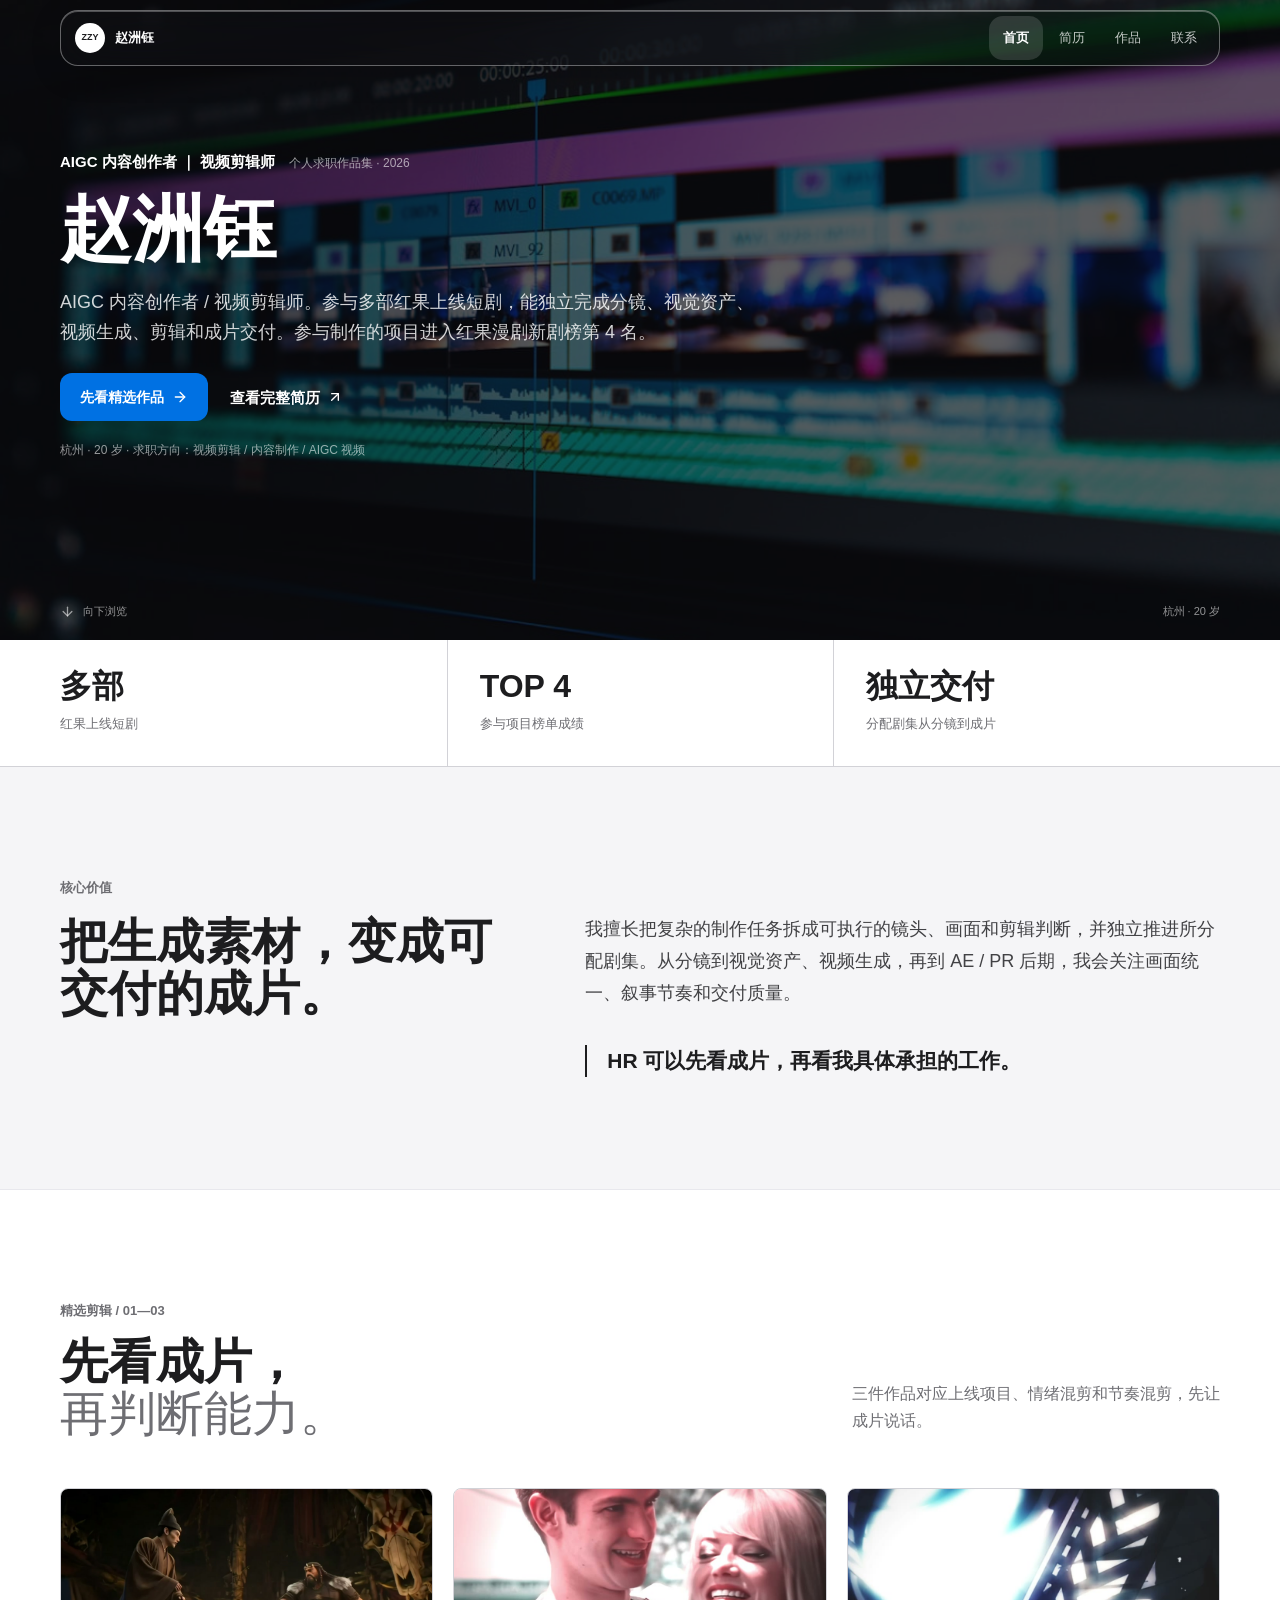
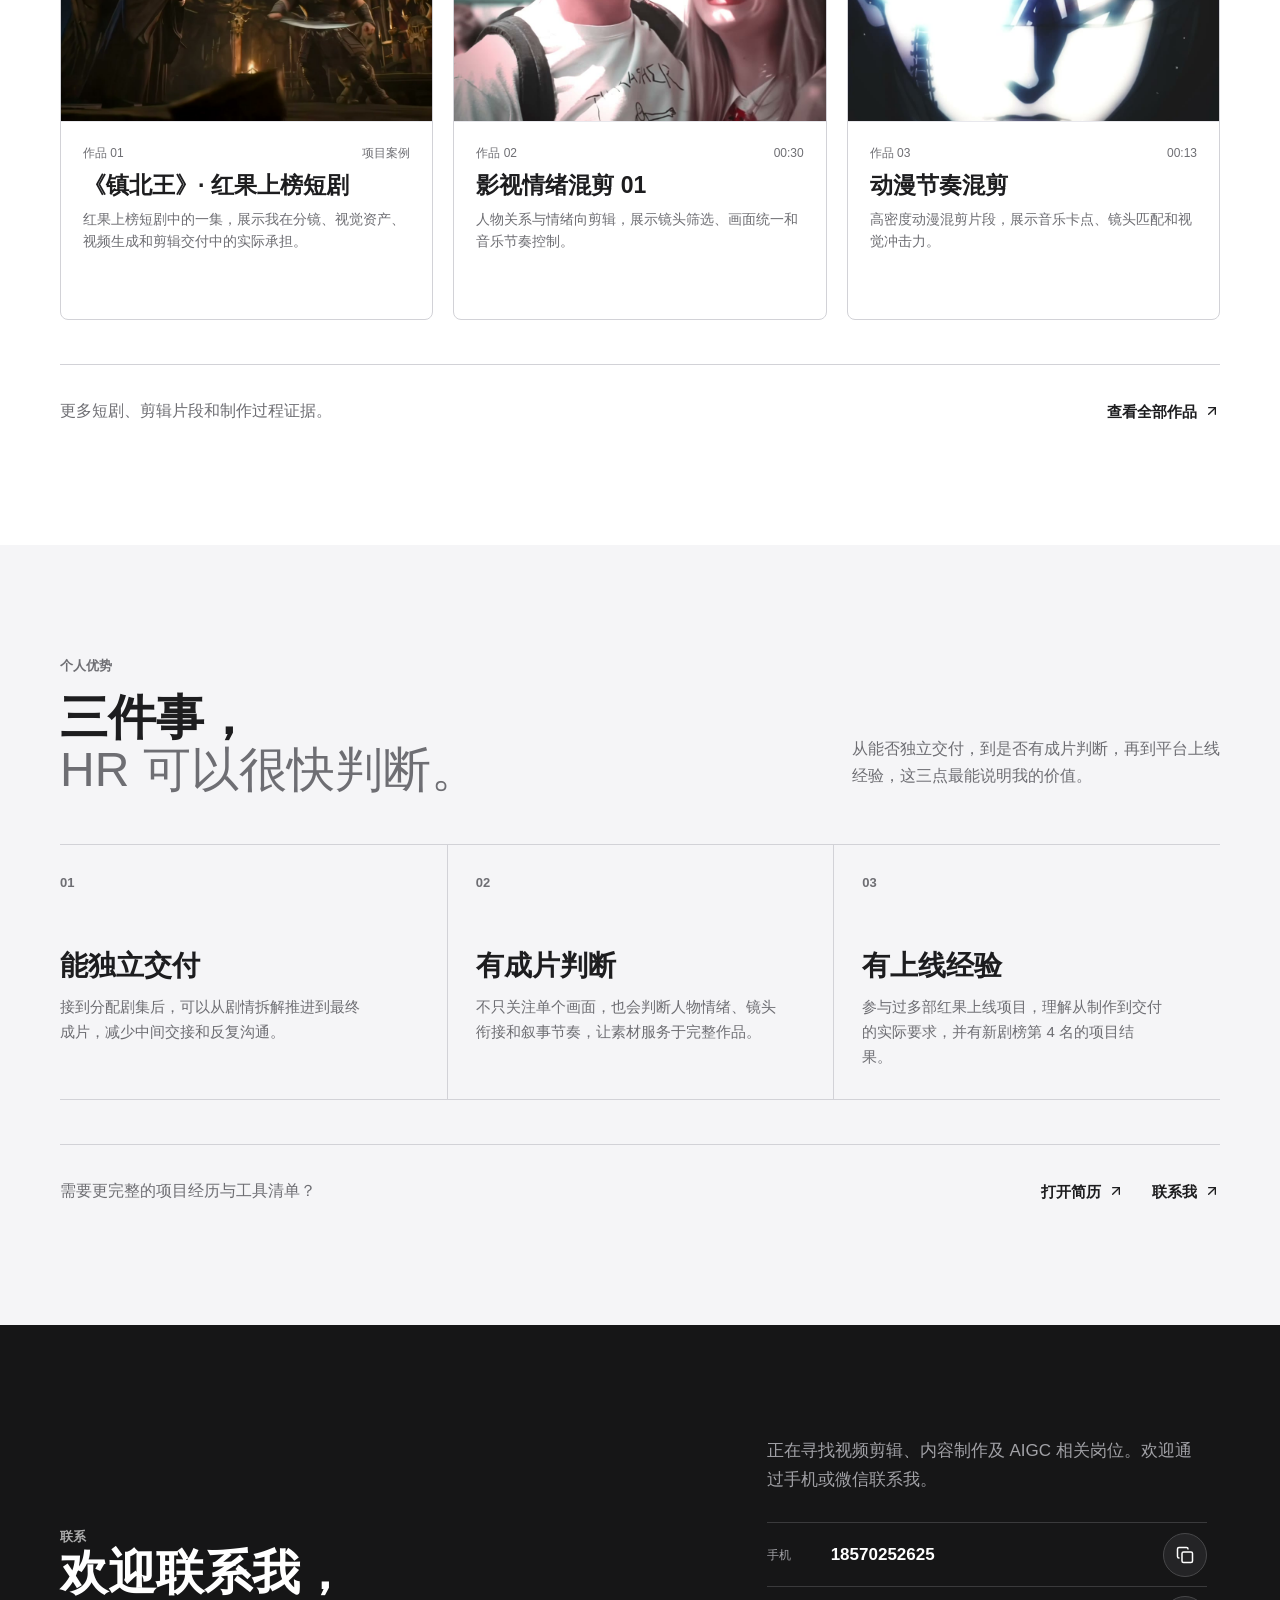
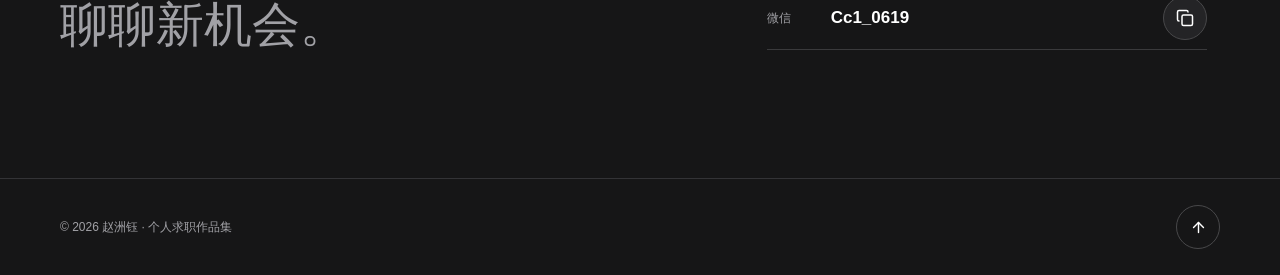
==== commit ed415ae0: "Clarify featured project contribution" ====
--- a/index.html
+++ b/index.html
@@ -159,7 +159,7 @@
 
     <div class="toast" role="status" aria-live="polite" data-toast></div>
     <noscript><div class="noscript-note">请开启 JavaScript 以查看完整作品集。</div></noscript>
-    <script src="content.js?v=12" defer></script>
+    <script src="content.js?v=13" defer></script>
     <script src="app.js?v=6" defer></script>
   </body>
 </html>
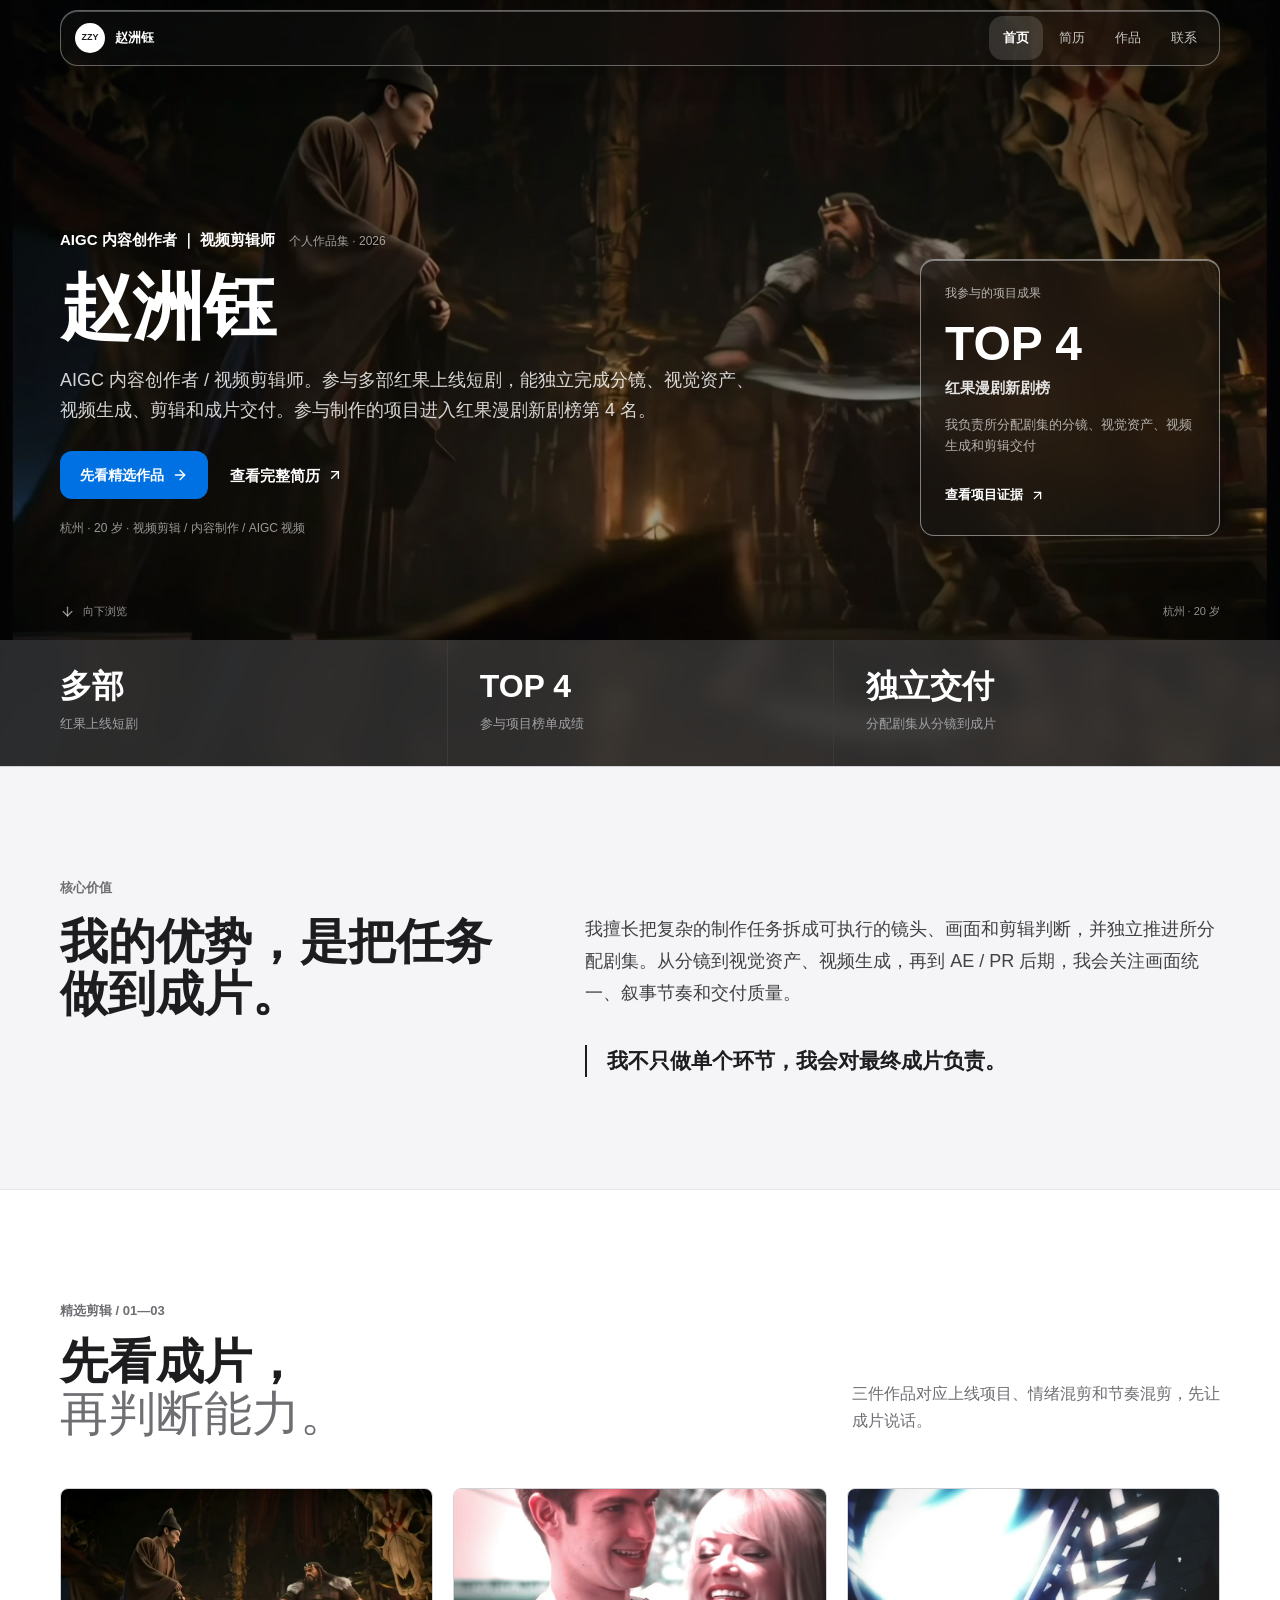
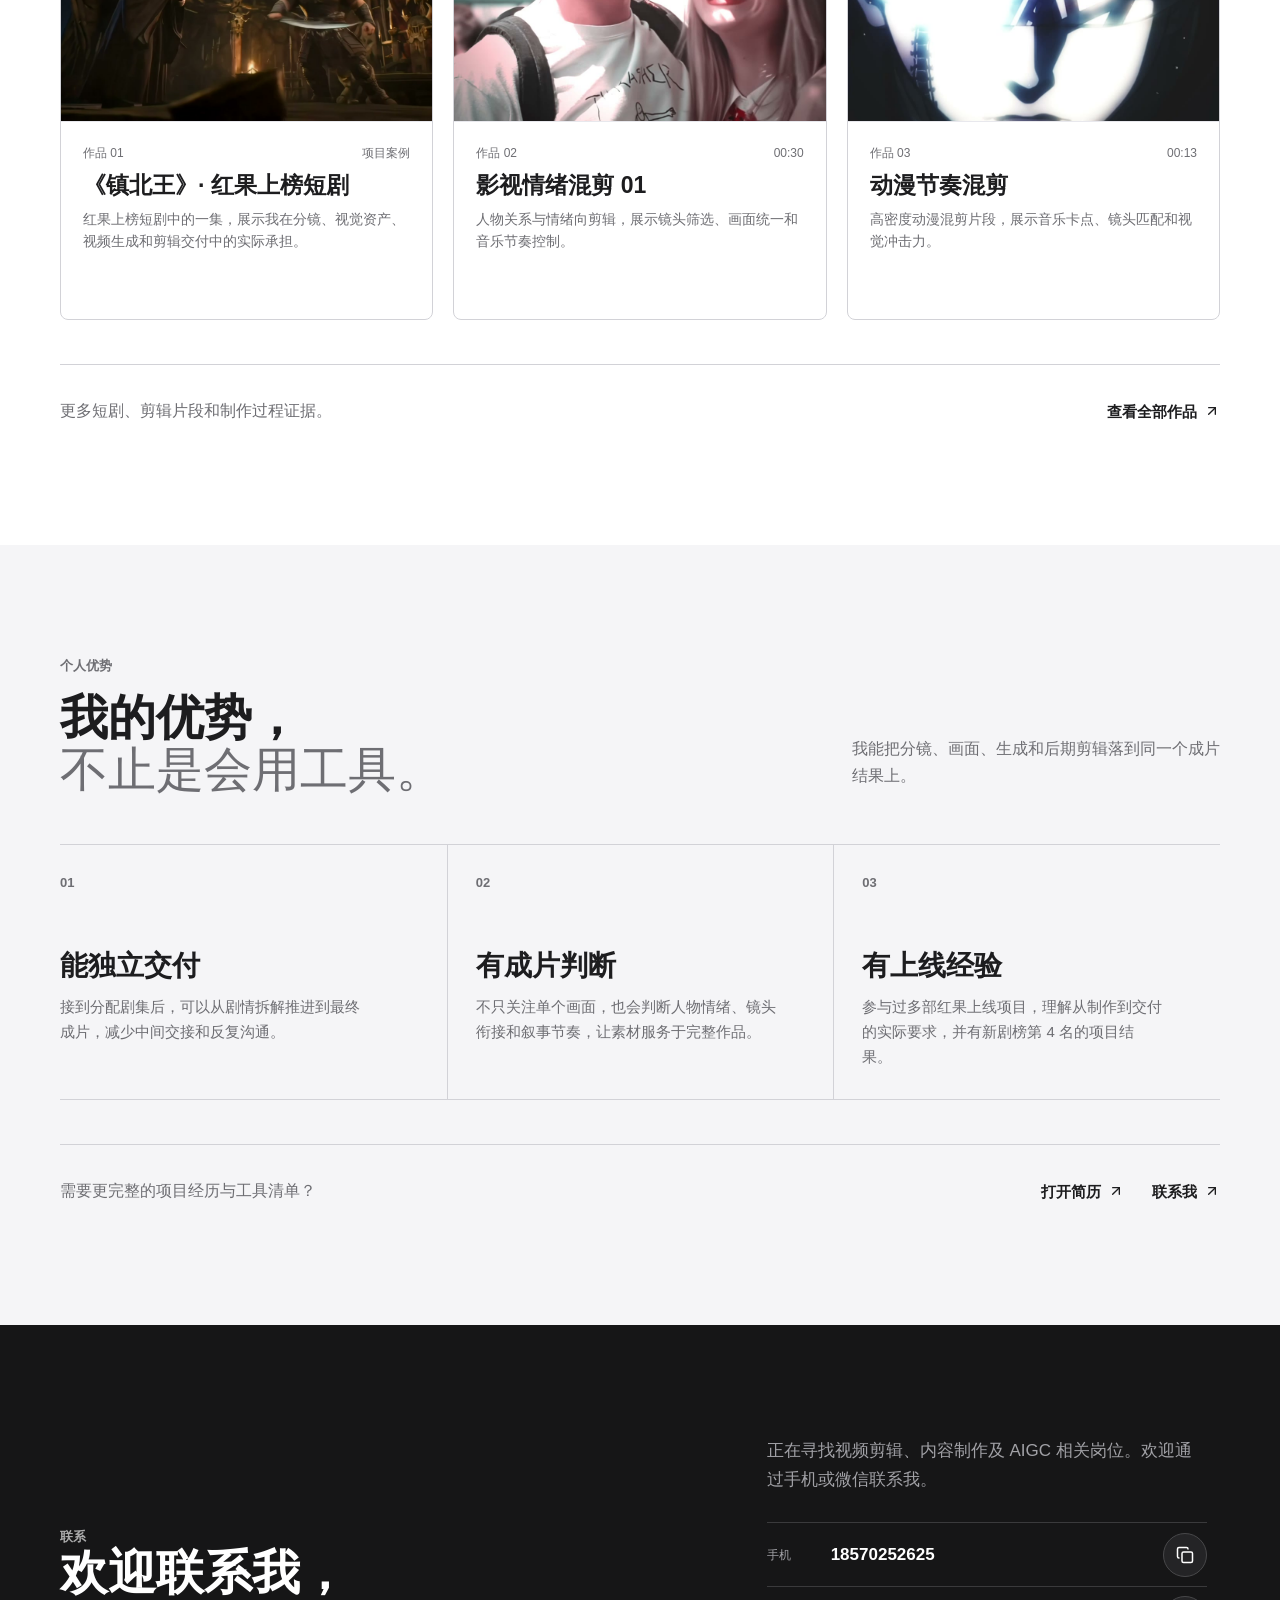
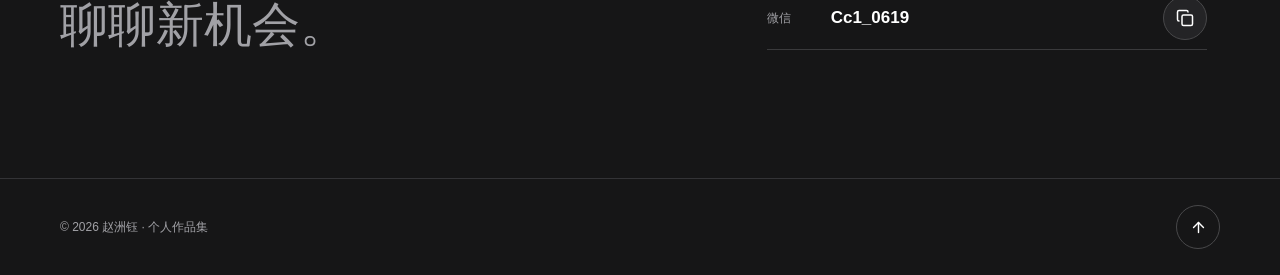
==== commit 6f070e17: "Refine personal portfolio glass layout" ====
--- a/index.html
+++ b/index.html
@@ -4,9 +4,9 @@
     <meta charset="UTF-8" />
     <meta name="viewport" content="width=device-width, initial-scale=1, viewport-fit=cover" />
     <meta name="theme-color" content="#f5f5f7" />
-    <meta name="description" content="赵洲钰的个人求职作品集，展示视频剪辑、内容制作、短剧项目经验与独立交付能力。" />
-    <title>赵洲钰 — 个人求职简介</title>
-    <link rel="stylesheet" href="styles.css?v=12" />
+    <meta name="description" content="赵洲钰的个人作品集，展示视频剪辑、内容制作、短剧项目经验与独立交付能力。" />
+    <title>赵洲钰 — 个人作品集</title>
+    <link rel="stylesheet" href="styles.css?v=13" />
     <script src="assets/vendor/lucide.min.js?v=1.30.0" defer></script>
   </head>
   <body class="glass-shell home-shell">
@@ -40,7 +40,7 @@
       <section class="hero section-pad" aria-labelledby="hero-title">
         <div class="container hero-grid">
           <div class="hero-copy reveal">
-            <p class="hero-identity"><strong data-hero-role></strong><span>个人求职作品集 · 2026</span></p>
+            <p class="hero-identity"><strong data-hero-role></strong><span>个人作品集 · 2026</span></p>
             <h1 id="hero-title" data-hero-title></h1>
             <p class="hero-description" data-hero-description></p>
             <div class="hero-actions">
@@ -49,6 +49,13 @@
             </div>
             <p class="hero-note" data-hero-note></p>
           </div>
+          <aside class="hero-signal reveal" data-reveal-delay="80" aria-label="项目成果">
+            <p class="hero-signal-eyebrow" data-hero-proof-eyebrow></p>
+            <strong class="hero-signal-value" data-hero-proof-value></strong>
+            <p class="hero-signal-label" data-hero-proof-label></p>
+            <p class="hero-signal-note" data-hero-proof-note></p>
+            <a class="hero-signal-link" href="works.html">查看项目证据 <i data-lucide="arrow-up-right" aria-hidden="true"></i></a>
+          </aside>
         </div>
         <div class="container hero-bottomline">
           <span class="scroll-label"><i data-lucide="arrow-down" aria-hidden="true"></i> 向下浏览</span>
@@ -56,7 +63,7 @@
         </div>
       </section>
 
-      <section class="proof-strip" aria-label="求职亮点">
+      <section class="proof-strip" aria-label="个人成果">
         <div class="container proof-grid" data-stats></div>
       </section>
 
@@ -92,9 +99,9 @@
         <div class="container section-heading reveal">
           <div>
             <p class="eyebrow">个人优势</p>
-            <h2 id="strengths-title">三件事，<br /><em>HR 可以很快判断。</em></h2>
+            <h2 id="strengths-title">我的优势，<br /><em>不止是会用工具。</em></h2>
           </div>
-          <p class="section-aside">从能否独立交付，到是否有成片判断，再到平台上线经验，这三点最能说明我的价值。</p>
+          <p class="section-aside">我能把分镜、画面、生成和后期剪辑落到同一个成片结果上。</p>
         </div>
         <div class="container strengths-grid" data-strengths></div>
         <div class="container section-route reveal" data-reveal-delay="120">
@@ -133,7 +140,7 @@
 
     <footer class="site-footer">
       <div class="container footer-inner">
-        <p>© <span data-year></span> <span data-footer-name>赵洲钰</span> · 个人求职作品集</p>
+        <p>© <span data-year></span> <span data-footer-name>赵洲钰</span> · 个人作品集</p>
         <div class="social-links" data-socials></div>
         <a class="back-to-top" href="#top" aria-label="返回顶部" title="返回顶部"><i data-lucide="arrow-up" aria-hidden="true"></i></a>
       </div>
@@ -159,7 +166,7 @@
 
     <div class="toast" role="status" aria-live="polite" data-toast></div>
     <noscript><div class="noscript-note">请开启 JavaScript 以查看完整作品集。</div></noscript>
-    <script src="content.js?v=13" defer></script>
-    <script src="app.js?v=6" defer></script>
+    <script src="content.js?v=14" defer></script>
+    <script src="app.js?v=7" defer></script>
   </body>
 </html>
--- a/styles.css
+++ b/styles.css
@@ -132,11 +132,11 @@
   box-shadow: 0 8px 28px rgba(0, 0, 0, .1), inset 0 1px 0 rgba(255, 255, 255, .96);
 }
 
-.home-shell .site-header:not(.is-scrolled) {
-  color: #fff;
-}
-
-.home-shell .site-header:not(.is-scrolled) .header-inner {
+.glass-shell .site-header:not(.is-scrolled) {
+  color: #fff;
+}
+
+.glass-shell .site-header:not(.is-scrolled) .header-inner {
   border-color: rgba(255, 255, 255, .36);
   background: rgba(22, 22, 23, .36);
   box-shadow: 0 8px 30px rgba(0, 0, 0, .18), inset 0 1px 0 rgba(255, 255, 255, .28);
@@ -163,7 +163,7 @@
   font-weight: 700;
 }
 
-.home-shell .site-header:not(.is-scrolled) .brand-mark {
+.glass-shell .site-header:not(.is-scrolled) .brand-mark {
   background: #fff;
   color: var(--text);
 }
@@ -203,14 +203,20 @@
   font-weight: 600;
 }
 
-.home-shell .site-header:not(.is-scrolled) .desktop-nav {
+.glass-shell .site-header:not(.is-scrolled) .desktop-nav {
   color: rgba(255, 255, 255, .76);
 }
 
-.home-shell .site-header:not(.is-scrolled) .desktop-nav a:hover,
-.home-shell .site-header:not(.is-scrolled) .desktop-nav a[aria-current="page"] {
+.glass-shell .site-header:not(.is-scrolled) .desktop-nav a:hover,
+.glass-shell .site-header:not(.is-scrolled) .desktop-nav a[aria-current="page"] {
   background: rgba(255, 255, 255, .14);
   color: #fff;
+}
+
+.glass-shell .site-header:not(.is-scrolled) .menu-toggle {
+  border-color: rgba(255, 255, 255, .66);
+  background: rgba(255, 255, 255, .76);
+  color: var(--text);
 }
 
 .menu-toggle.icon-button {
@@ -228,6 +234,24 @@
   backdrop-filter: blur(24px) saturate(160%);
   -webkit-backdrop-filter: blur(24px) saturate(160%);
   pointer-events: auto;
+}
+
+.glass-shell .site-header:not(.is-scrolled) .mobile-nav {
+  border-color: rgba(255, 255, 255, .36);
+  background: rgba(22, 22, 23, .62);
+  box-shadow: 0 16px 38px rgba(0, 0, 0, .22), inset 0 1px 0 rgba(255, 255, 255, .22);
+  backdrop-filter: blur(24px) saturate(160%);
+  -webkit-backdrop-filter: blur(24px) saturate(160%);
+}
+
+.glass-shell .site-header:not(.is-scrolled) .mobile-nav a {
+  color: rgba(255, 255, 255, .78);
+}
+
+.glass-shell .site-header:not(.is-scrolled) .mobile-nav a[aria-current="page"],
+.glass-shell .site-header:not(.is-scrolled) .mobile-nav a:hover {
+  background: rgba(255, 255, 255, .14);
+  color: #fff;
 }
 
 .scroll-progress {
@@ -376,7 +400,7 @@
   min-height: 560px;
   margin-top: -76px;
   overflow: hidden;
-  background: var(--dark) url("assets/images/hero-editing.jpg") center / cover no-repeat;
+  background: var(--dark) url("assets/images/zhenbei-king-poster.jpg") center 42% / cover no-repeat;
   color: #fff;
 }
 
@@ -385,19 +409,21 @@
   z-index: -1;
   inset: 0;
   content: "";
-  background: rgba(8, 9, 11, .66);
+  background: rgba(8, 9, 11, .38);
 }
 
 .hero-grid {
   height: 100%;
-  display: flex;
+  display: grid;
+  grid-template-columns: minmax(0, 7fr) minmax(250px, 3fr);
   align-items: flex-end;
+  gap: 56px;
   padding-top: 116px;
   padding-bottom: 68px;
 }
 
 .hero-copy {
-  max-width: 790px;
+  max-width: 720px;
 }
 
 .hero-identity {
@@ -446,6 +472,62 @@
   margin: 20px 0 0;
   color: rgba(255, 255, 255, .58);
   font-size: 12px;
+}
+
+.hero-signal {
+  max-width: 300px;
+  justify-self: end;
+  margin-bottom: 2px;
+  padding: 24px 24px 22px;
+  border: 1px solid rgba(255, 255, 255, .46);
+  border-radius: 14px;
+  background: rgba(22, 22, 23, .46);
+  box-shadow: inset 0 1px 0 rgba(255, 255, 255, .42), 0 18px 38px rgba(0, 0, 0, .2);
+  backdrop-filter: blur(24px) saturate(150%);
+  -webkit-backdrop-filter: blur(24px) saturate(150%);
+}
+
+.hero-signal-eyebrow {
+  margin-bottom: 18px;
+  color: rgba(255, 255, 255, .68);
+  font-size: 12px;
+}
+
+.hero-signal-value {
+  display: block;
+  color: #fff;
+  font-size: 48px;
+  font-weight: 600;
+  line-height: 1;
+}
+
+.hero-signal-label {
+  margin: 8px 0 16px;
+  color: rgba(255, 255, 255, .88);
+  font-size: 15px;
+  font-weight: 600;
+}
+
+.hero-signal-note {
+  margin: 0 0 20px;
+  color: rgba(255, 255, 255, .66);
+  font-size: 13px;
+  line-height: 1.6;
+}
+
+.hero-signal-link {
+  min-height: 36px;
+  display: inline-flex;
+  align-items: center;
+  gap: 7px;
+  color: #fff;
+  font-size: 13px;
+  font-weight: 600;
+}
+
+.hero-signal-link svg {
+  width: 15px;
+  height: 15px;
 }
 
 .hero-bottomline {
@@ -472,11 +554,27 @@
 }
 
 .proof-strip {
+  position: relative;
+  isolation: isolate;
+  overflow: hidden;
   border-bottom: 1px solid var(--line);
-  background: var(--surface);
+  background: rgba(22, 22, 23, .88);
+  color: #fff;
+}
+
+.proof-strip::before {
+  position: absolute;
+  z-index: -1;
+  inset: -22px;
+  content: "";
+  background: url("assets/images/zhenbei-king-poster.jpg") center 58% / cover no-repeat;
+  filter: blur(12px) saturate(.82);
+  opacity: .18;
 }
 
 .proof-grid {
+  position: relative;
+  z-index: 1;
   display: grid;
   grid-template-columns: repeat(3, minmax(0, 1fr));
 }
@@ -488,12 +586,12 @@
 
 .stat + .stat {
   padding-left: 32px;
-  border-left: 1px solid var(--line);
+  border-left: 1px solid #3a3a3c;
 }
 
 .stat-value {
   display: block;
-  color: var(--text);
+  color: #fff;
   font-size: 32px;
   font-weight: 600;
   line-height: 1;
@@ -502,7 +600,7 @@
 .stat-label {
   display: block;
   margin-top: 12px;
-  color: var(--text-secondary);
+  color: var(--dark-secondary);
   font-size: 13px;
 }
 
@@ -578,7 +676,10 @@
   overflow: hidden;
   border: 1px solid var(--line);
   border-radius: var(--radius);
-  background: var(--surface);
+  background: rgba(255, 255, 255, .72);
+  box-shadow: inset 0 1px 0 rgba(255, 255, 255, .94);
+  backdrop-filter: blur(18px) saturate(140%);
+  -webkit-backdrop-filter: blur(18px) saturate(140%);
   cursor: pointer;
   transition: border-color var(--speed) var(--ease), box-shadow var(--speed) var(--ease);
 }
@@ -782,14 +883,35 @@
 }
 
 .page-intro {
+  position: relative;
+  isolation: isolate;
   min-height: 390px;
   display: flex;
   align-items: flex-end;
   margin-top: -76px;
   padding-top: 152px;
   padding-bottom: 78px;
-  border-bottom: 1px solid var(--line);
-  background: var(--surface);
+  border-bottom: 1px solid rgba(255, 255, 255, .18);
+  overflow: hidden;
+  background: var(--dark);
+  color: #fff;
+}
+
+.page-intro::before {
+  position: absolute;
+  z-index: -2;
+  inset: 0;
+  content: "";
+  background: url("assets/images/zhenbei-king-poster.jpg") center 44% / cover no-repeat;
+  filter: brightness(.54) saturate(.84);
+}
+
+.page-intro::after {
+  position: absolute;
+  z-index: -1;
+  inset: 0;
+  content: "";
+  background: rgba(8, 9, 11, .34);
 }
 
 .page-intro-grid {
@@ -801,7 +923,12 @@
 
 .page-intro h1 {
   margin: 18px 0 0;
+  color: #fff;
   font-size: 64px;
+}
+
+.page-intro .eyebrow {
+  color: rgba(255, 255, 255, .72);
 }
 
 .page-intro-copy {
@@ -811,9 +938,13 @@
 .page-intro-copy > p {
   max-width: 520px;
   margin-bottom: 24px;
-  color: var(--text-secondary);
+  color: rgba(255, 255, 255, .78);
   font-size: 18px;
   line-height: 1.68;
+}
+
+.page-intro .text-link {
+  color: #fff;
 }
 
 .resume {
@@ -954,7 +1085,10 @@
   overflow: hidden;
   border: 1px solid var(--line);
   border-radius: var(--radius);
-  background: var(--surface);
+  background: rgba(255, 255, 255, .74);
+  box-shadow: inset 0 1px 0 rgba(255, 255, 255, .94);
+  backdrop-filter: blur(18px) saturate(140%);
+  -webkit-backdrop-filter: blur(18px) saturate(140%);
   cursor: pointer;
   transition: border-color var(--speed) var(--ease), box-shadow var(--speed) var(--ease);
 }
@@ -1798,6 +1932,8 @@
   }
 
   .hero-grid {
+    grid-template-columns: 1fr;
+    gap: 26px;
     padding-top: 102px;
     padding-bottom: 62px;
   }
@@ -1819,6 +1955,39 @@
   .hero-note {
     margin-top: 18px;
     line-height: 1.5;
+  }
+
+  .hero-signal {
+    max-width: none;
+    justify-self: stretch;
+    margin: 0;
+    padding: 17px 18px 16px;
+  }
+
+  .hero-signal-eyebrow {
+    margin-bottom: 8px;
+  }
+
+  .hero-signal-value {
+    display: inline-block;
+    margin-right: 8px;
+    font-size: 32px;
+  }
+
+  .hero-signal-label {
+    display: inline-block;
+    margin: 0;
+    font-size: 14px;
+  }
+
+  .hero-signal-note {
+    display: none;
+  }
+
+  .hero-signal-link {
+    min-height: 32px;
+    margin-top: 8px;
+    font-size: 12px;
   }
 
   .hero-bottomline {
@@ -1845,7 +2014,7 @@
   }
 
   .stat + .stat {
-    border-left: 1px solid var(--line);
+    border-left: 1px solid #3a3a3c;
   }
 
   .stat-value {
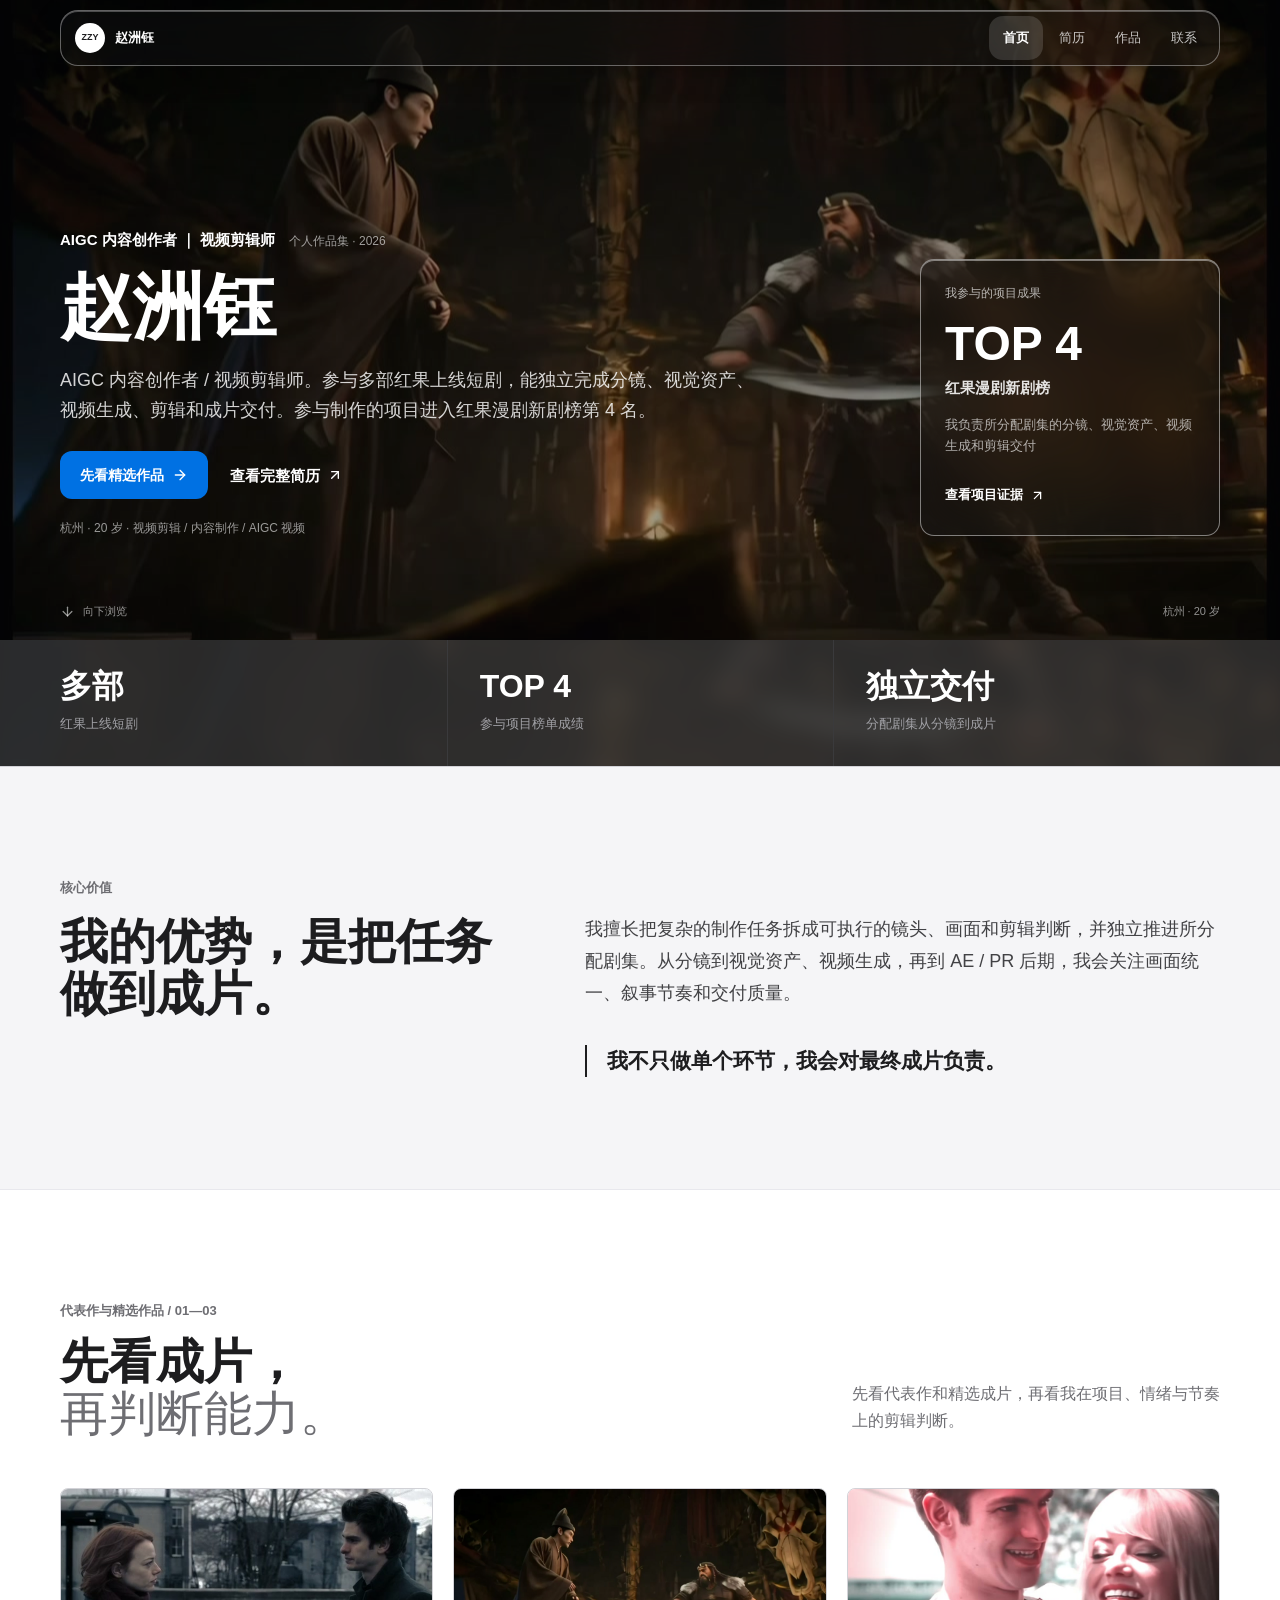
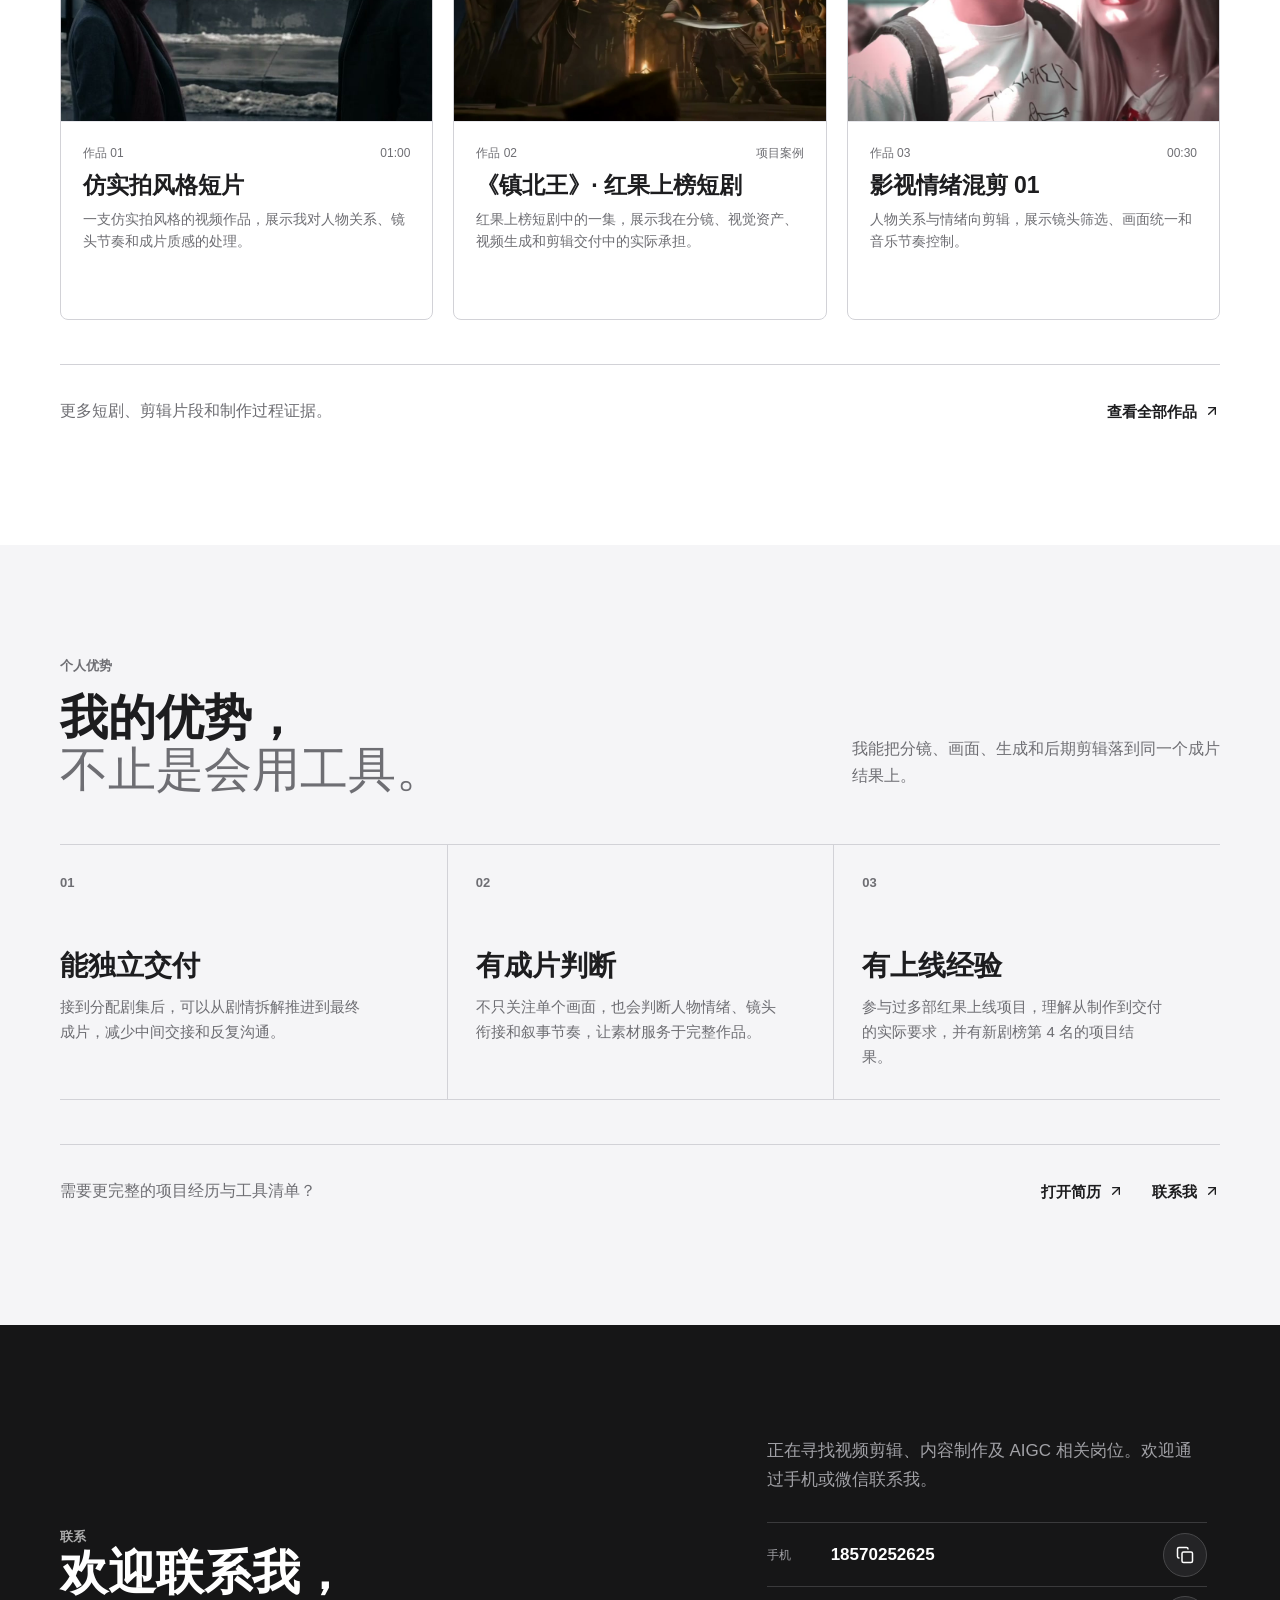
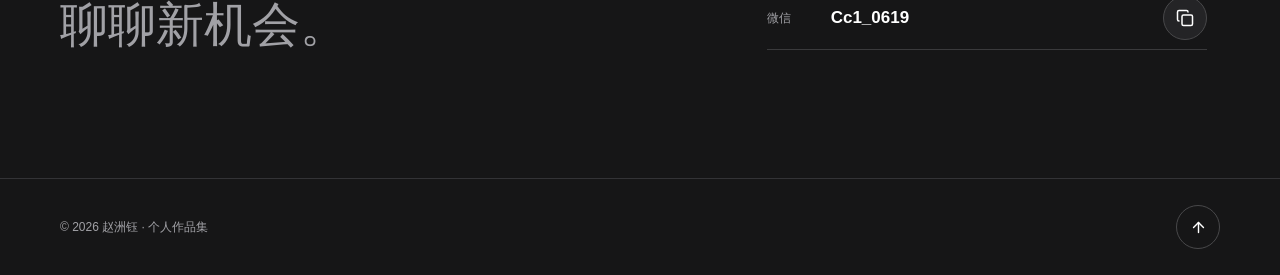
==== commit 746fff41: "Add representative live-action edit" ====
--- a/index.html
+++ b/index.html
@@ -83,10 +83,10 @@
       <section class="editing-showcase section-pad" id="editing-works" aria-labelledby="editing-title">
         <div class="container section-heading reveal">
           <div>
-            <p class="eyebrow">精选剪辑 / 01—03</p>
+            <p class="eyebrow">代表作与精选作品 / 01—03</p>
             <h2 id="editing-title">先看成片，<br /><em>再判断能力。</em></h2>
           </div>
-          <p class="section-aside">三件作品对应上线项目、情绪混剪和节奏混剪，先让成片说话。</p>
+          <p class="section-aside">先看代表作和精选成片，再看我在项目、情绪与节奏上的剪辑判断。</p>
         </div>
         <div class="container editing-grid" data-editing-works></div>
         <div class="container section-route reveal" data-reveal-delay="120">
@@ -166,7 +166,7 @@
 
     <div class="toast" role="status" aria-live="polite" data-toast></div>
     <noscript><div class="noscript-note">请开启 JavaScript 以查看完整作品集。</div></noscript>
-    <script src="content.js?v=14" defer></script>
+    <script src="content.js?v=15" defer></script>
     <script src="app.js?v=7" defer></script>
   </body>
 </html>
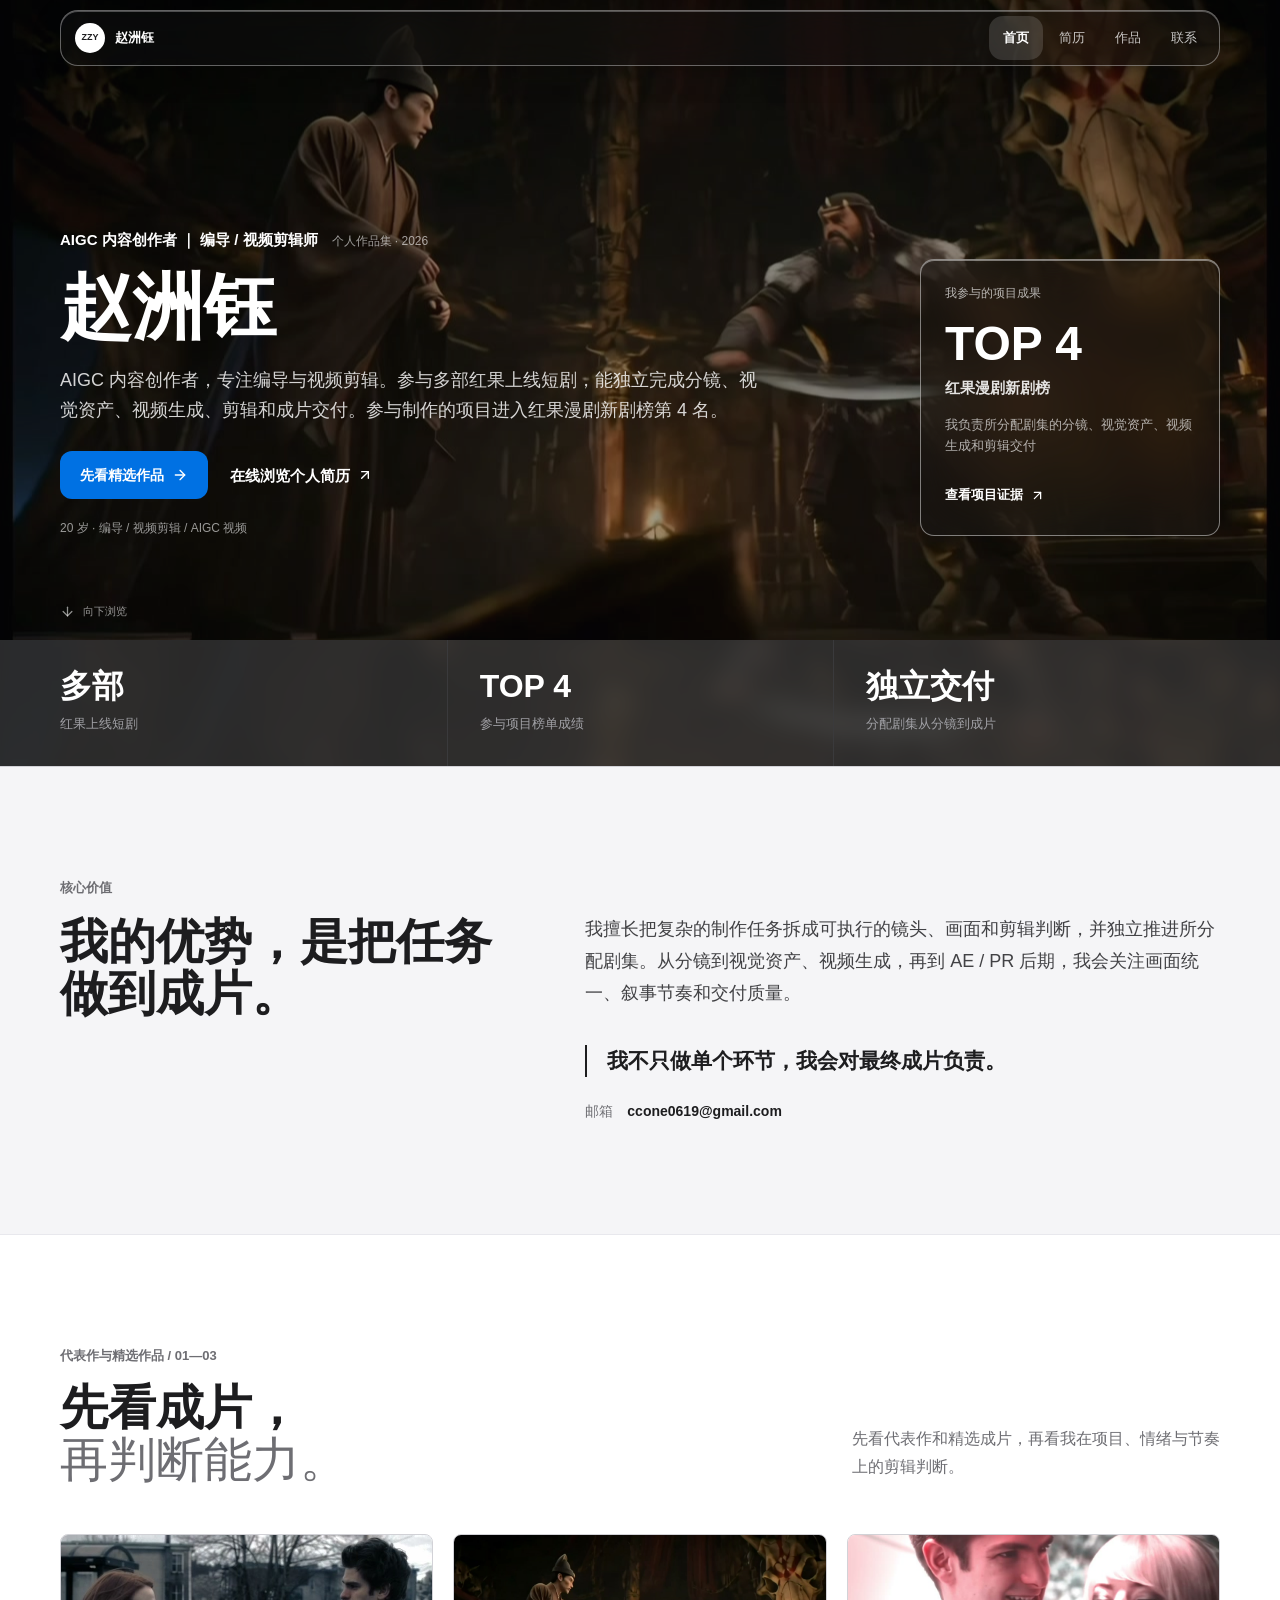
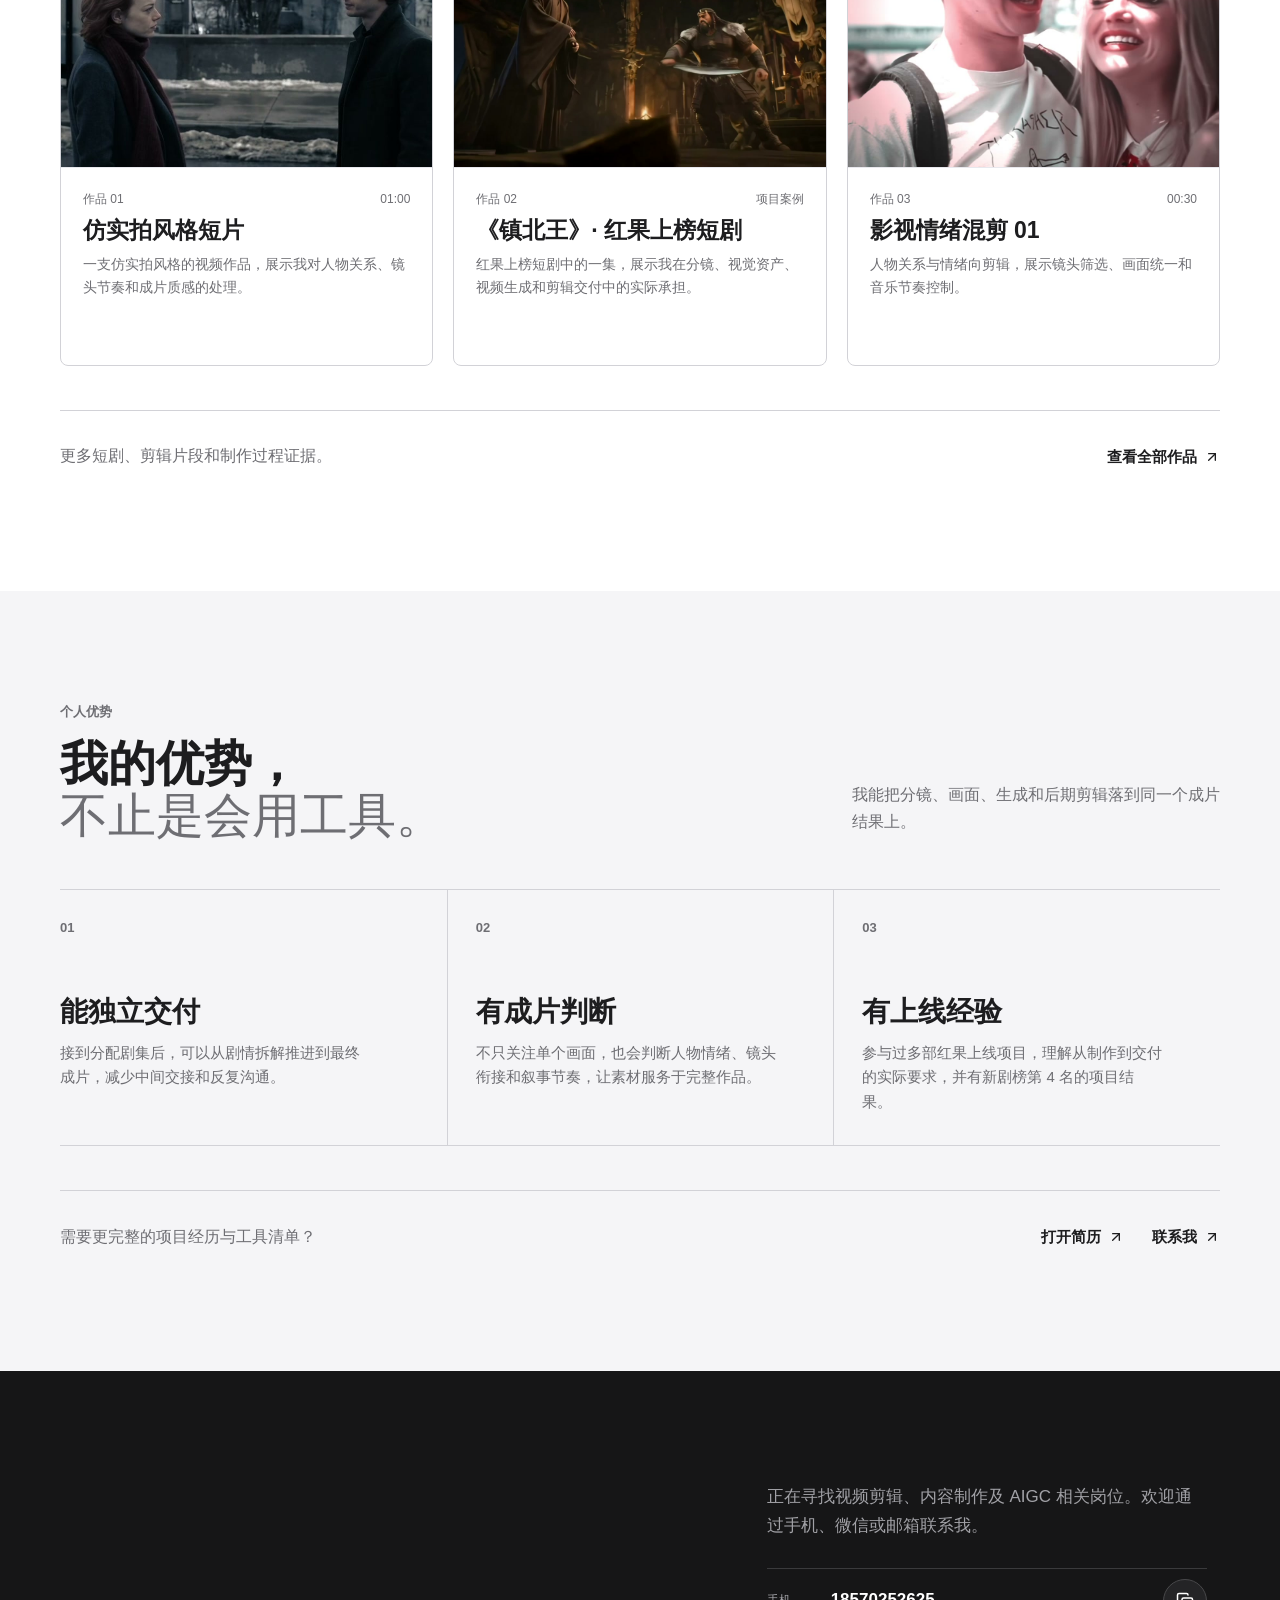
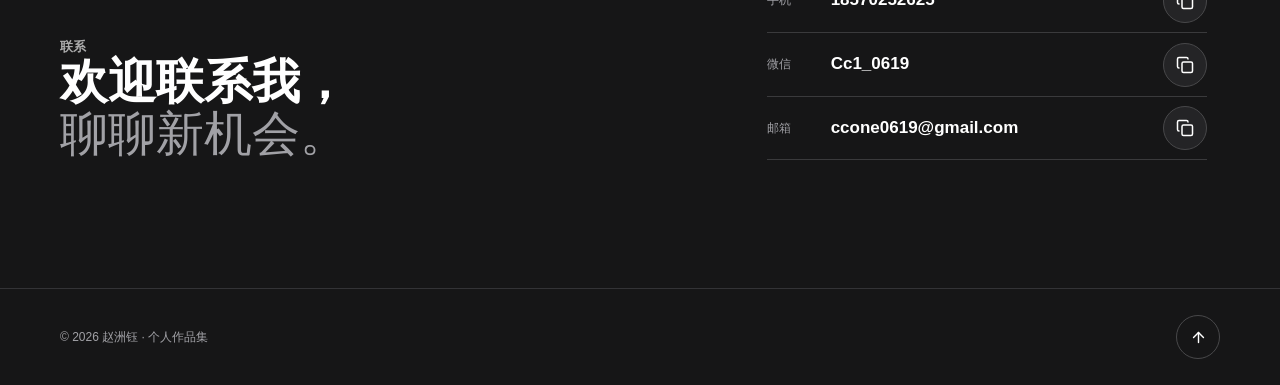
==== commit ac761564: "Add online resume and image previews" ====
--- a/index.html
+++ b/index.html
@@ -6,7 +6,7 @@
     <meta name="theme-color" content="#f5f5f7" />
     <meta name="description" content="赵洲钰的个人作品集，展示视频剪辑、内容制作、短剧项目经验与独立交付能力。" />
     <title>赵洲钰 — 个人作品集</title>
-    <link rel="stylesheet" href="styles.css?v=13" />
+    <link rel="stylesheet" href="styles.css?v=14" />
     <script src="assets/vendor/lucide.min.js?v=1.30.0" defer></script>
   </head>
   <body class="glass-shell home-shell">
@@ -45,7 +45,7 @@
             <p class="hero-description" data-hero-description></p>
             <div class="hero-actions">
               <a class="button button-blue" href="works.html">先看精选作品 <i data-lucide="arrow-right" aria-hidden="true"></i></a>
-              <a class="text-link" href="resume.html">查看完整简历 <i data-lucide="arrow-up-right" aria-hidden="true"></i></a>
+              <a class="text-link" href="resume.html">在线浏览个人简历 <i data-lucide="arrow-up-right" aria-hidden="true"></i></a>
             </div>
             <p class="hero-note" data-hero-note></p>
           </div>
@@ -76,6 +76,7 @@
           <div class="statement-main reveal" data-reveal-delay="80">
             <p class="statement-body" data-about-body></p>
             <p class="statement-quote" data-about-quote></p>
+            <p class="statement-email"><span>邮箱</span><a data-email-link href="mailto:ccone0619@gmail.com"></a></p>
           </div>
         </div>
       </section>
@@ -120,7 +121,7 @@
             <h2 id="contact-title">欢迎联系我，<br /><em>聊聊新机会。</em></h2>
           </div>
           <div class="contact-details">
-            <p>正在寻找视频剪辑、内容制作及 AIGC 相关岗位。欢迎通过手机或微信联系我。</p>
+            <p>正在寻找视频剪辑、内容制作及 AIGC 相关岗位。欢迎通过手机、微信或邮箱联系我。</p>
             <div class="contact-methods" aria-label="联系方式">
               <div class="contact-method">
                 <span class="contact-method-label">手机</span>
@@ -131,6 +132,11 @@
                 <span class="contact-method-label">微信</span>
                 <span class="contact-method-value" data-wechat></span>
                 <button class="icon-button copy-contact" type="button" data-copy-wechat aria-label="复制微信号" title="复制微信号"><i data-lucide="copy" aria-hidden="true"></i></button>
+              </div>
+              <div class="contact-method">
+                <span class="contact-method-label">邮箱</span>
+                <a class="contact-method-value" data-email-link href="mailto:ccone0619@gmail.com"></a>
+                <button class="icon-button copy-contact" type="button" data-copy-email aria-label="复制邮箱" title="复制邮箱"><i data-lucide="copy" aria-hidden="true"></i></button>
               </div>
             </div>
           </div>
@@ -164,9 +170,19 @@
       </div>
     </dialog>
 
+    <dialog class="image-lightbox" id="image-lightbox" aria-labelledby="image-lightbox-caption">
+      <div class="image-lightbox-shell">
+        <button class="image-lightbox-close icon-button" type="button" data-lightbox-close aria-label="关闭大图" title="关闭大图"><i data-lucide="x" aria-hidden="true"></i></button>
+        <figure>
+          <img data-lightbox-image alt="" />
+          <figcaption id="image-lightbox-caption" data-lightbox-caption></figcaption>
+        </figure>
+      </div>
+    </dialog>
+
     <div class="toast" role="status" aria-live="polite" data-toast></div>
     <noscript><div class="noscript-note">请开启 JavaScript 以查看完整作品集。</div></noscript>
-    <script src="content.js?v=15" defer></script>
-    <script src="app.js?v=7" defer></script>
+    <script src="content.js?v=16" defer></script>
+    <script src="app.js?v=8" defer></script>
   </body>
 </html>
--- a/styles.css
+++ b/styles.css
@@ -640,6 +640,27 @@
   line-height: 1.5;
 }
 
+.statement-email {
+  display: flex;
+  flex-wrap: wrap;
+  gap: 8px 14px;
+  margin: 24px 0 0;
+  color: var(--text-secondary);
+  font-size: 14px;
+}
+
+.statement-email a {
+  color: var(--text);
+  font-weight: 600;
+  overflow-wrap: anywhere;
+}
+
+.statement-email a:hover,
+.page-intro-email:hover {
+  text-decoration: underline;
+  text-underline-offset: 4px;
+}
+
 .editing-showcase {
   border-top: 1px solid var(--line-soft);
   background: var(--surface);
@@ -943,6 +964,23 @@
   line-height: 1.68;
 }
 
+.page-intro-actions {
+  display: flex;
+  align-items: center;
+  flex-wrap: wrap;
+  gap: 16px 20px;
+}
+
+.page-intro-email {
+  min-height: 44px;
+  display: inline-flex;
+  align-items: center;
+  color: rgba(255, 255, 255, .88);
+  font-size: 14px;
+  font-weight: 600;
+  overflow-wrap: anywhere;
+}
+
 .page-intro .text-link {
   color: #fff;
 }
@@ -1023,6 +1061,12 @@
   align-items: center;
   gap: 14px;
   margin-top: 32px;
+}
+
+.resume-target-links {
+  display: flex;
+  flex-wrap: wrap;
+  gap: 10px;
 }
 
 .resume-download [data-resume-file-note] {
@@ -1457,11 +1501,58 @@
   background: var(--surface-subtle);
 }
 
+.dialog-gallery-trigger {
+  position: relative;
+  width: 100%;
+  min-height: 44px;
+  display: block;
+  padding: 0;
+  overflow: hidden;
+  border: 0;
+  background: var(--surface-subtle);
+  color: #fff;
+  cursor: zoom-in;
+}
+
 .dialog-gallery-item img {
   width: 100%;
   height: auto;
   object-fit: contain;
   background: var(--surface-subtle);
+  transition: transform var(--speed) var(--ease);
+}
+
+.dialog-gallery-zoom {
+  position: absolute;
+  right: 12px;
+  bottom: 12px;
+  width: 42px;
+  height: 42px;
+  display: grid;
+  place-items: center;
+  border: 1px solid rgba(255, 255, 255, .42);
+  border-radius: 50%;
+  background: rgba(22, 22, 23, .58);
+  box-shadow: 0 6px 18px rgba(0, 0, 0, .2);
+  backdrop-filter: blur(16px) saturate(150%);
+  -webkit-backdrop-filter: blur(16px) saturate(150%);
+  transition: background var(--speed) var(--ease), transform var(--speed) var(--ease);
+}
+
+.dialog-gallery-zoom svg {
+  width: 18px;
+  height: 18px;
+}
+
+@media (hover: hover) and (pointer: fine) {
+  .dialog-gallery-trigger:hover img {
+    transform: scale(1.015);
+  }
+
+  .dialog-gallery-trigger:hover .dialog-gallery-zoom {
+    background: rgba(22, 22, 23, .78);
+    transform: scale(1.05);
+  }
 }
 
 .dialog-gallery-item figcaption {
@@ -1494,6 +1585,129 @@
   padding: 6px 9px;
   border: 1px solid var(--line);
   border-radius: 6px;
+}
+
+.image-lightbox,
+.resume-viewer {
+  width: 100%;
+  max-width: none;
+  height: 100%;
+  max-height: none;
+  margin: 0;
+  padding: 0;
+  border: 0;
+  background: transparent;
+  color: #fff;
+}
+
+.image-lightbox::backdrop,
+.resume-viewer::backdrop {
+  background: rgba(0, 0, 0, .76);
+  backdrop-filter: blur(18px) saturate(120%);
+  -webkit-backdrop-filter: blur(18px) saturate(120%);
+}
+
+.image-lightbox-shell {
+  width: 100%;
+  min-height: 100%;
+  display: grid;
+  place-items: center;
+  padding: max(72px, calc(env(safe-area-inset-top) + 56px)) max(24px, env(safe-area-inset-right)) max(28px, env(safe-area-inset-bottom)) max(24px, env(safe-area-inset-left));
+}
+
+.image-lightbox-shell figure {
+  max-width: min(1500px, 100%);
+  margin: 0;
+}
+
+.image-lightbox-shell img {
+  width: auto;
+  max-width: 100%;
+  max-height: calc(100vh - 132px);
+  margin: 0 auto;
+  object-fit: contain;
+  border-radius: 6px;
+  box-shadow: 0 24px 80px rgba(0, 0, 0, .42);
+}
+
+.image-lightbox-shell figcaption {
+  margin-top: 14px;
+  color: rgba(255, 255, 255, .76);
+  font-size: 13px;
+  text-align: center;
+}
+
+.image-lightbox-close {
+  position: fixed;
+  z-index: 1;
+  top: max(18px, env(safe-area-inset-top));
+  right: max(18px, env(safe-area-inset-right));
+  border-color: rgba(255, 255, 255, .42);
+  background: rgba(22, 22, 23, .62);
+  color: #fff;
+  backdrop-filter: blur(16px) saturate(150%);
+  -webkit-backdrop-filter: blur(16px) saturate(150%);
+}
+
+.resume-viewer-shell {
+  width: min(1180px, calc(100% - 40px));
+  height: calc(100% - 40px - env(safe-area-inset-top) - env(safe-area-inset-bottom));
+  display: grid;
+  grid-template-rows: auto minmax(0, 1fr);
+  margin: max(20px, env(safe-area-inset-top)) auto max(20px, env(safe-area-inset-bottom));
+  overflow: hidden;
+  border: 1px solid rgba(255, 255, 255, .4);
+  border-radius: 8px;
+  background: var(--surface);
+  box-shadow: 0 24px 80px rgba(0, 0, 0, .38);
+  color: var(--text);
+}
+
+.resume-viewer-header {
+  min-height: 72px;
+  display: flex;
+  align-items: center;
+  justify-content: space-between;
+  gap: 18px;
+  padding: 12px 14px 12px 22px;
+  border-bottom: 1px solid var(--line-soft);
+}
+
+.resume-viewer-header .eyebrow {
+  margin-bottom: 2px;
+  font-size: 11px;
+}
+
+.resume-viewer-header h2 {
+  margin: 0;
+  font-size: 18px;
+}
+
+.resume-viewer-actions {
+  display: flex;
+  gap: 8px;
+}
+
+.resume-viewer iframe {
+  width: 100%;
+  height: 100%;
+  border: 0;
+  background: var(--page);
+}
+
+.image-lightbox.is-fallback,
+.resume-viewer.is-fallback {
+  position: fixed;
+  z-index: 90;
+  inset: 0;
+  display: block;
+  overflow: auto;
+  background: rgba(0, 0, 0, .82);
+}
+
+body.image-lightbox-open,
+body.resume-viewer-open {
+  overflow: hidden;
 }
 
 .toast {
@@ -2097,6 +2311,12 @@
     font-size: 17px;
   }
 
+  .page-intro-actions {
+    align-items: flex-start;
+    flex-direction: column;
+    gap: 10px;
+  }
+
   .resume-item {
     grid-template-columns: 1fr;
     gap: 8px;
@@ -2157,6 +2377,36 @@
 
   .dialog-gallery {
     grid-template-columns: 1fr;
+  }
+
+  .image-lightbox-shell {
+    padding-right: 16px;
+    padding-left: 16px;
+  }
+
+  .image-lightbox-shell img {
+    max-height: calc(100vh - 122px);
+  }
+
+  .resume-viewer-shell {
+    width: 100%;
+    height: calc(100% - env(safe-area-inset-top));
+    margin: env(safe-area-inset-top) 0 0;
+    border: 0;
+    border-radius: 0;
+  }
+
+  .resume-viewer-header {
+    min-height: 64px;
+    padding: 10px 10px 10px 16px;
+  }
+
+  .resume-viewer-header .eyebrow {
+    display: none;
+  }
+
+  .resume-viewer-header h2 {
+    font-size: 16px;
   }
 
   .dialog-footer {
